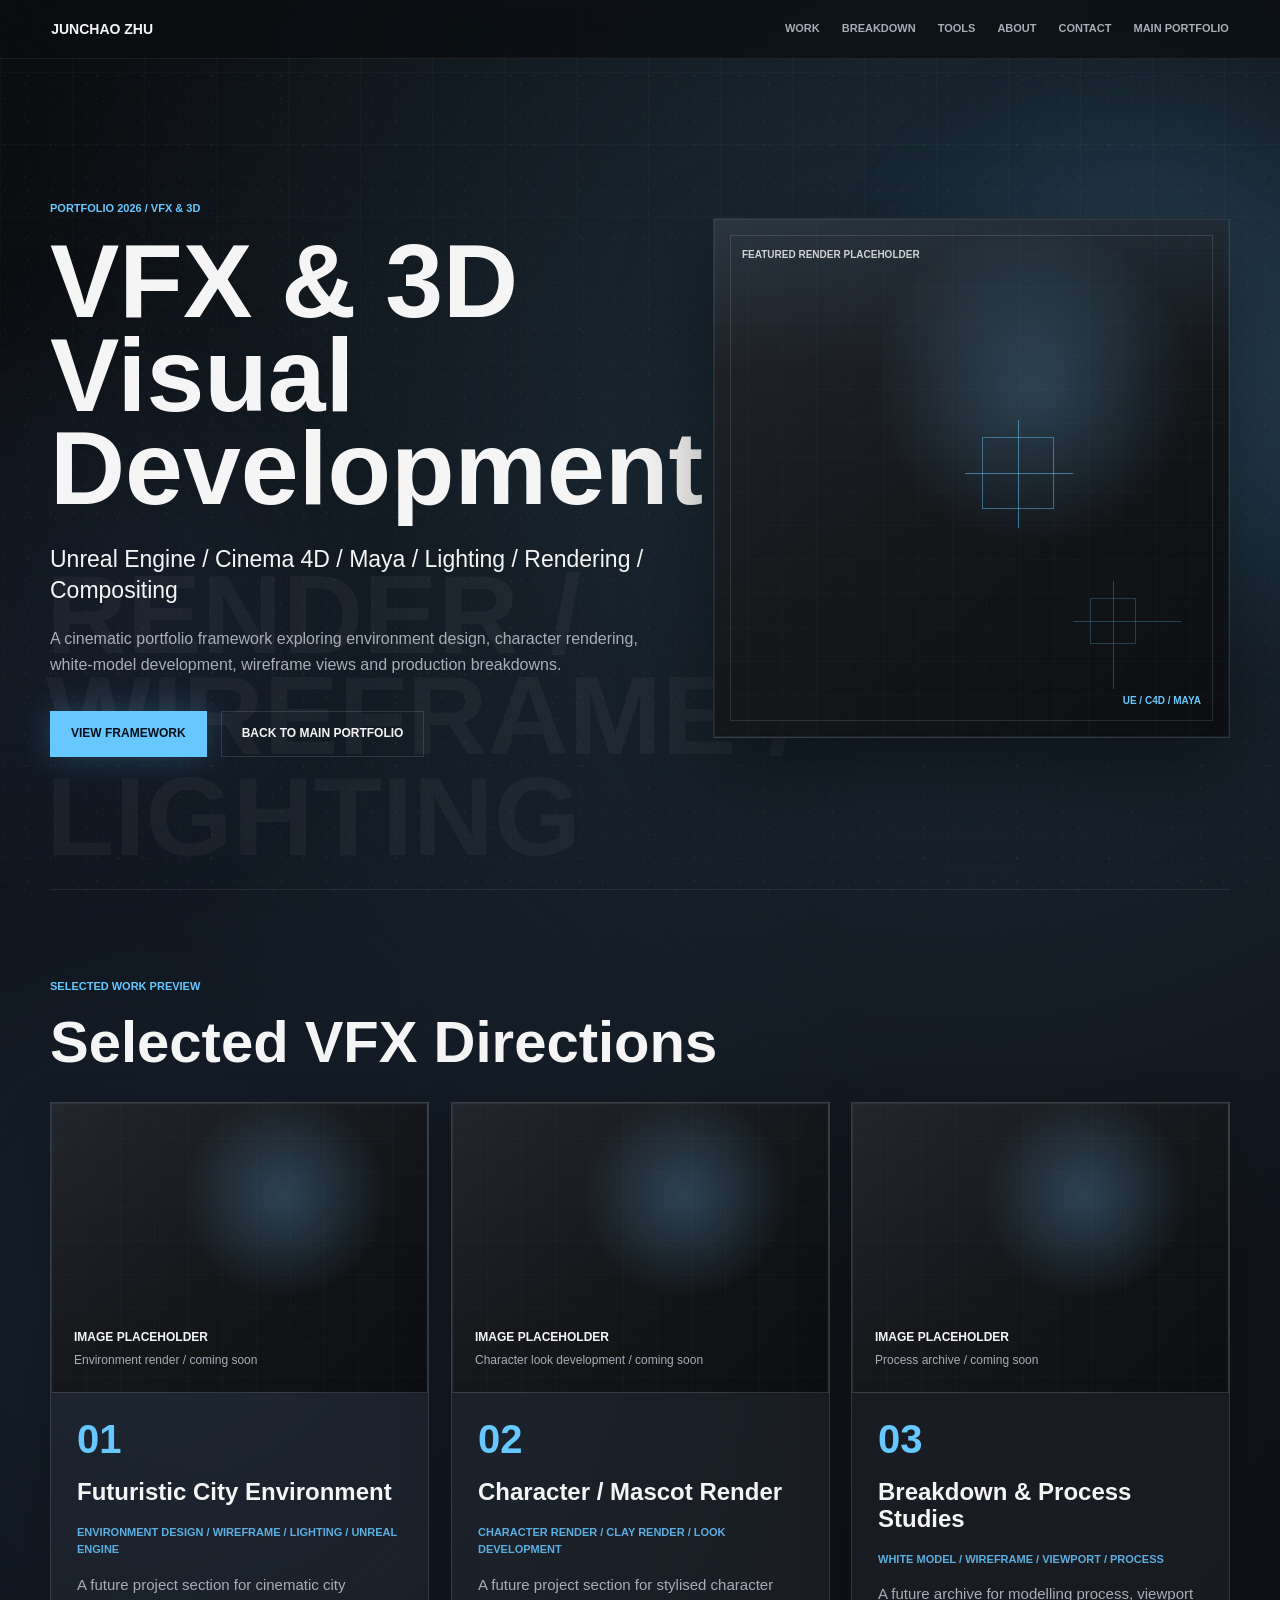
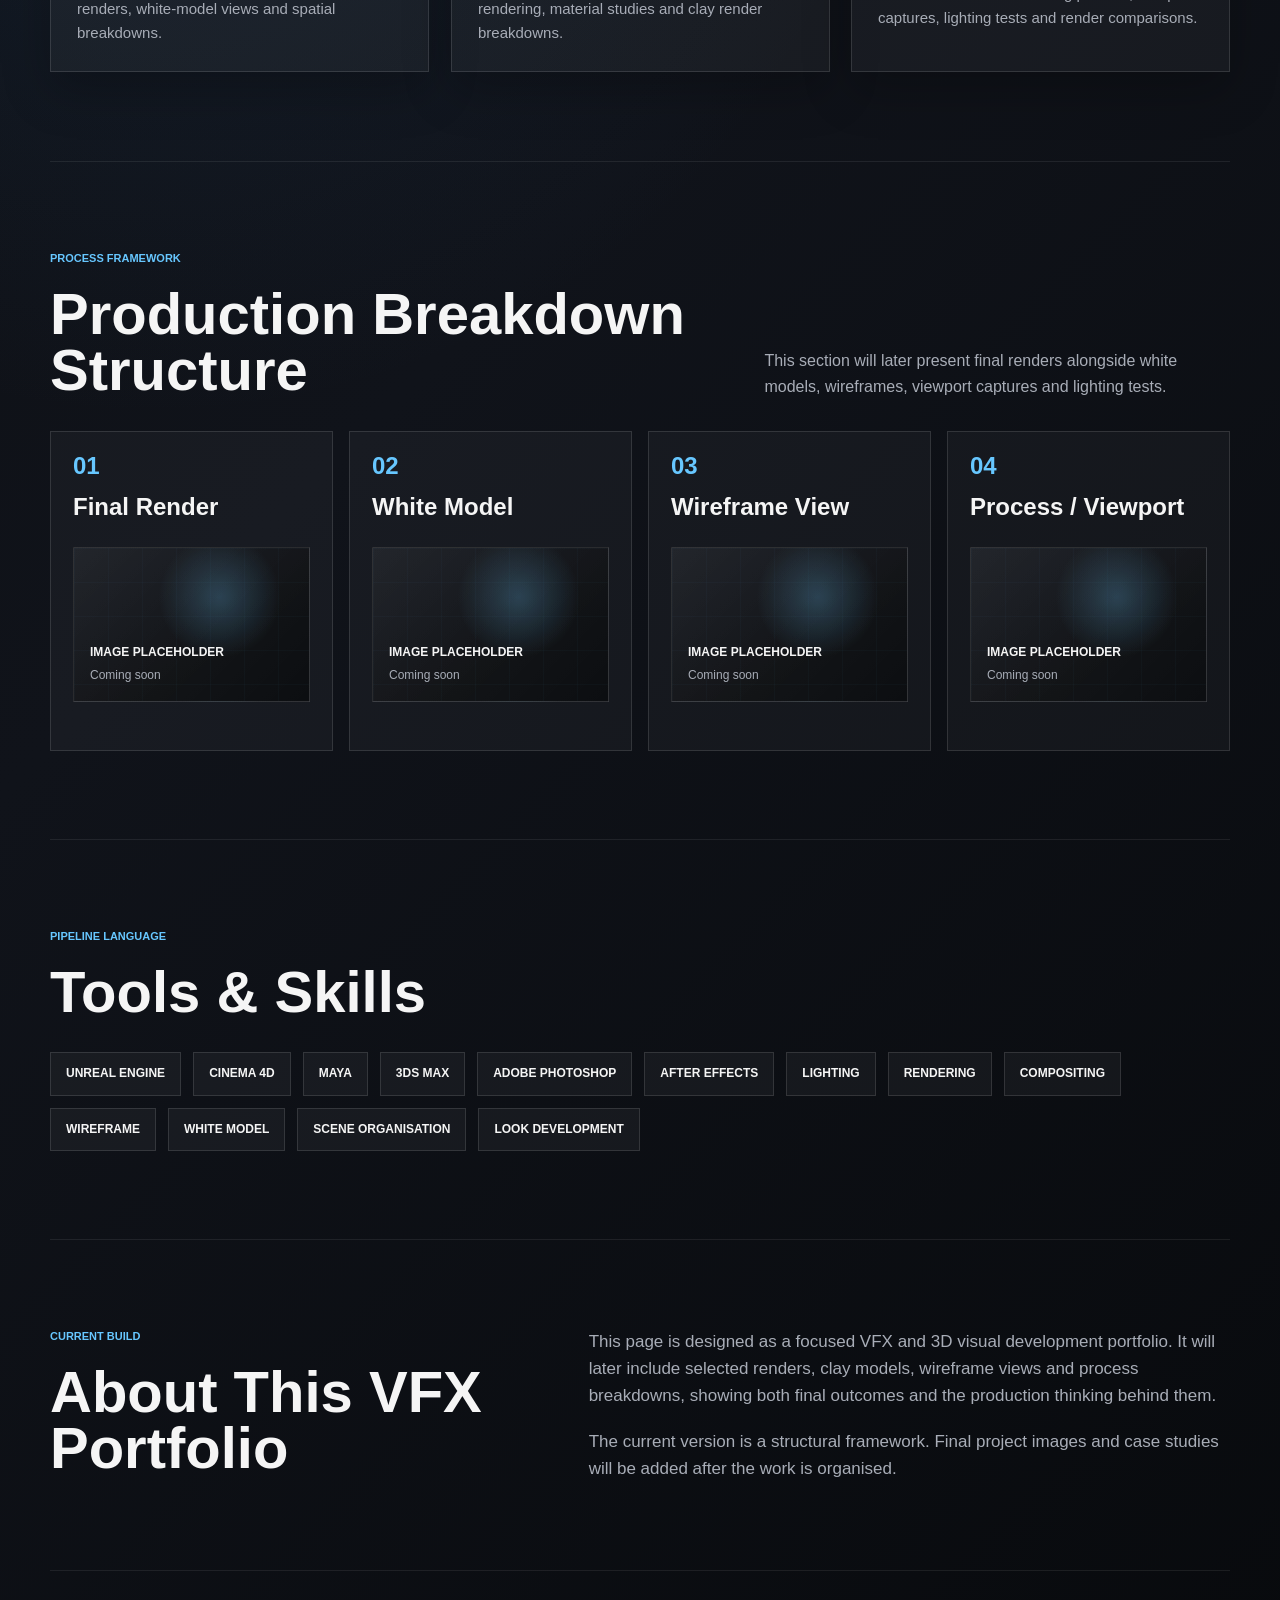
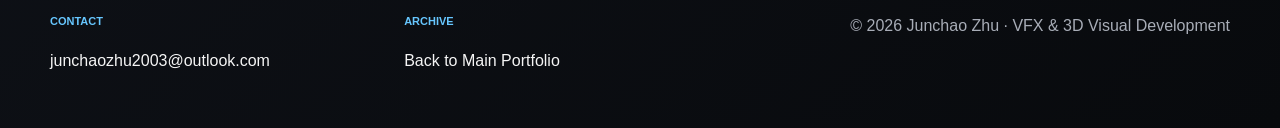
==== index.html @ db0db4ce "Add subtle VFX portfolio motion" ====
<!DOCTYPE html>
<html lang="en">
<head>
  <meta charset="UTF-8" />
  <meta name="viewport" content="width=device-width, initial-scale=1.0" />
  <title>Junchao Zhu | VFX & 3D Visual Development</title>
  <link rel="stylesheet" href="style.css" />
</head>
<body>
  <div class="ambient ambient-one"></div>
  <div class="ambient ambient-two"></div>

  <header class="site-header" data-header>
    <a class="brand" href="#top" aria-label="Junchao Zhu home">Junchao Zhu</a>
    <nav class="site-nav" aria-label="Primary navigation">
      <a href="#work">Work</a>
      <a href="#breakdown">Breakdown</a>
      <a href="#tools">Tools</a>
      <a href="#about">About</a>
      <a href="#contact">Contact</a>
      <a href="https://junchaozhu2003.github.io/">Main Portfolio</a>
    </nav>
  </header>

  <main id="top">
    <section class="hero section-shell">
      <div class="hero-copy">
        <p class="eyebrow reveal reveal-delay-1">PORTFOLIO 2026 / VFX & 3D</p>
        <h1 class="reveal reveal-delay-2">VFX & 3D Visual Development</h1>
        <p class="hero-subtitle reveal reveal-delay-3">
          Unreal Engine / Cinema 4D / Maya / Lighting / Rendering / Compositing
        </p>
        <p class="hero-intro reveal reveal-delay-4">
          A cinematic portfolio framework exploring environment design, character rendering,
          white-model development, wireframe views and production breakdowns.
        </p>
        <div class="hero-actions reveal reveal-delay-5">
          <a class="button button-primary" href="#work">View Framework</a>
          <a class="button button-secondary" href="https://junchaozhu2003.github.io/">Back to Main Portfolio</a>
        </div>
      </div>

      <div class="hero-visual reveal reveal-delay-5" aria-label="Featured render placeholder">
        <div class="visual-frame">
          <span class="frame-label">FEATURED RENDER PLACEHOLDER</span>
          <span class="frame-code">UE / C4D / MAYA</span>
          <div class="scanline"></div>
          <div class="focal-mark mark-one"></div>
          <div class="focal-mark mark-two"></div>
        </div>
      </div>
      <p class="background-title">RENDER / WIREFRAME / LIGHTING</p>
    </section>

    <section class="section-shell section-block reveal" id="work">
      <div class="section-heading">
        <p class="eyebrow">Selected Work Preview</p>
        <h2>Selected VFX Directions</h2>
      </div>

      <div class="project-grid">
        <article class="project-card reveal">
          <div class="project-placeholder">
            <span>Image placeholder</span>
            <small>Environment render / coming soon</small>
          </div>
          <div class="project-body">
            <p class="project-number">01</p>
            <h3>Futuristic City Environment</h3>
            <p class="project-tags">Environment Design / Wireframe / Lighting / Unreal Engine</p>
            <p>
              A future project section for cinematic city renders, white-model views and
              spatial breakdowns.
            </p>
          </div>
        </article>

        <article class="project-card reveal">
          <div class="project-placeholder">
            <span>Image placeholder</span>
            <small>Character look development / coming soon</small>
          </div>
          <div class="project-body">
            <p class="project-number">02</p>
            <h3>Character / Mascot Render</h3>
            <p class="project-tags">Character Render / Clay Render / Look Development</p>
            <p>
              A future project section for stylised character rendering, material studies and
              clay render breakdowns.
            </p>
          </div>
        </article>

        <article class="project-card reveal">
          <div class="project-placeholder">
            <span>Image placeholder</span>
            <small>Process archive / coming soon</small>
          </div>
          <div class="project-body">
            <p class="project-number">03</p>
            <h3>Breakdown & Process Studies</h3>
            <p class="project-tags">White Model / Wireframe / Viewport / Process</p>
            <p>
              A future archive for modelling process, viewport captures, lighting tests and
              render comparisons.
            </p>
          </div>
        </article>
      </div>
    </section>

    <section class="section-shell section-block reveal" id="breakdown">
      <div class="section-heading split-heading">
        <div>
          <p class="eyebrow">Process Framework</p>
          <h2>Production Breakdown Structure</h2>
        </div>
        <p>
          This section will later present final renders alongside white models, wireframes,
          viewport captures and lighting tests.
        </p>
      </div>

      <div class="breakdown-grid">
        <article class="breakdown-panel reveal">
          <p>01</p>
          <h3>Final Render</h3>
          <div class="mini-placeholder">
            <span>Image placeholder</span>
            <small>Coming soon</small>
          </div>
        </article>
        <article class="breakdown-panel reveal">
          <p>02</p>
          <h3>White Model</h3>
          <div class="mini-placeholder">
            <span>Image placeholder</span>
            <small>Coming soon</small>
          </div>
        </article>
        <article class="breakdown-panel reveal">
          <p>03</p>
          <h3>Wireframe View</h3>
          <div class="mini-placeholder">
            <span>Image placeholder</span>
            <small>Coming soon</small>
          </div>
        </article>
        <article class="breakdown-panel reveal">
          <p>04</p>
          <h3>Process / Viewport</h3>
          <div class="mini-placeholder">
            <span>Image placeholder</span>
            <small>Coming soon</small>
          </div>
        </article>
      </div>
    </section>

    <section class="section-shell section-block reveal" id="tools">
      <div class="section-heading">
        <p class="eyebrow">Pipeline Language</p>
        <h2>Tools & Skills</h2>
      </div>
      <div class="tool-cloud" aria-label="Tools and skills">
        <span>Unreal Engine</span>
        <span>Cinema 4D</span>
        <span>Maya</span>
        <span>3ds Max</span>
        <span>Adobe Photoshop</span>
        <span>After Effects</span>
        <span>Lighting</span>
        <span>Rendering</span>
        <span>Compositing</span>
        <span>Wireframe</span>
        <span>White Model</span>
        <span>Scene Organisation</span>
        <span>Look Development</span>
      </div>
    </section>

    <section class="section-shell section-block about-section reveal" id="about">
      <div class="section-heading">
        <p class="eyebrow">Current Build</p>
        <h2>About This VFX Portfolio</h2>
      </div>
      <div class="about-copy">
        <p>
          This page is designed as a focused VFX and 3D visual development portfolio. It
          will later include selected renders, clay models, wireframe views and process
          breakdowns, showing both final outcomes and the production thinking behind them.
        </p>
        <p>
          The current version is a structural framework. Final project images and case
          studies will be added after the work is organised.
        </p>
      </div>
    </section>
  </main>

  <footer class="site-footer section-shell" id="contact">
    <div>
      <p class="eyebrow">Contact</p>
      <a href="mailto:junchaozhu2003@outlook.com">junchaozhu2003@outlook.com</a>
    </div>
    <div>
      <p class="eyebrow">Archive</p>
      <a href="https://junchaozhu2003.github.io/">Back to Main Portfolio</a>
    </div>
    <p class="footer-note">© 2026 Junchao Zhu · VFX & 3D Visual Development</p>
  </footer>

  <script src="script.js"></script>
</body>
</html>
---- style.css ----
:root {
  --bg: #0b0d10;
  --bg-panel: #10131a;
  --bg-panel-deep: #141821;
  --card: rgba(255, 255, 255, 0.04);
  --card-strong: rgba(255, 255, 255, 0.07);
  --text: #f5f5f5;
  --muted: #a8adb7;
  --accent: #67c7ff;
  --accent-soft: rgba(103, 199, 255, 0.2);
  --line: rgba(255, 255, 255, 0.12);
  --line-strong: rgba(103, 199, 255, 0.46);
  --shadow: 0 30px 80px rgba(0, 0, 0, 0.45);
}

* {
  box-sizing: border-box;
}

html {
  scroll-behavior: smooth;
}

body {
  margin: 0;
  min-height: 100vh;
  color: var(--text);
  font-family: Arial, Helvetica, sans-serif;
  background:
    radial-gradient(circle at 72% 12%, rgba(103, 199, 255, 0.16), transparent 30%),
    radial-gradient(circle at 12% 38%, rgba(51, 96, 146, 0.18), transparent 32%),
    linear-gradient(135deg, #0b0d10 0%, #10131a 52%, #080a0d 100%);
  line-height: 1.6;
  overflow-x: hidden;
}

body::before {
  content: "";
  position: fixed;
  inset: 0;
  z-index: -3;
  pointer-events: none;
  background-image:
    linear-gradient(rgba(255, 255, 255, 0.035) 1px, transparent 1px),
    linear-gradient(90deg, rgba(255, 255, 255, 0.035) 1px, transparent 1px);
  background-size: 72px 72px;
  mask-image: linear-gradient(to bottom, rgba(0, 0, 0, 0.8), transparent 75%);
}

body::after {
  content: "";
  position: fixed;
  inset: 0;
  z-index: -2;
  pointer-events: none;
  opacity: 0.28;
  background-image:
    radial-gradient(circle at 20% 30%, rgba(255, 255, 255, 0.18) 0 1px, transparent 1px),
    radial-gradient(circle at 80% 70%, rgba(255, 255, 255, 0.16) 0 1px, transparent 1px);
  background-size: 23px 23px, 31px 31px;
}

a {
  color: inherit;
}

.ambient {
  position: fixed;
  z-index: -1;
  width: 34vw;
  max-width: 460px;
  aspect-ratio: 1;
  border-radius: 50%;
  filter: blur(80px);
  opacity: 0.28;
  pointer-events: none;
  animation: glow-drift 26s ease-in-out infinite alternate;
  will-change: transform;
}

.ambient-one {
  top: 16%;
  right: -8%;
  background: rgba(103, 199, 255, 0.5);
}

.ambient-two {
  bottom: 10%;
  left: -12%;
  background: rgba(67, 95, 149, 0.42);
  animation-delay: -7s;
  animation-duration: 32s;
}

.site-header {
  position: sticky;
  top: 0;
  z-index: 20;
  display: flex;
  align-items: center;
  justify-content: space-between;
  gap: 28px;
  padding: 18px clamp(22px, 4vw, 64px);
  background: rgba(11, 13, 16, 0.72);
  border-bottom: 1px solid rgba(255, 255, 255, 0.08);
  backdrop-filter: blur(18px);
  transition: background 180ms ease, border-color 180ms ease;
}

.site-header.is-scrolled {
  background: rgba(11, 13, 16, 0.86);
  border-bottom-color: rgba(103, 199, 255, 0.2);
}

.brand {
  text-decoration: none;
  font-size: 14px;
  font-weight: 700;
  letter-spacing: 0;
  text-transform: uppercase;
}

.site-nav {
  display: flex;
  align-items: center;
  justify-content: flex-end;
  flex-wrap: wrap;
  gap: 16px 22px;
}

.site-nav a {
  position: relative;
  color: var(--muted);
  font-size: 11px;
  font-weight: 700;
  letter-spacing: 0;
  text-decoration: none;
  text-transform: uppercase;
  transition: color 280ms ease, transform 280ms ease;
}

.site-nav a::after {
  content: "";
  position: absolute;
  left: 0;
  bottom: -7px;
  width: 0;
  height: 1px;
  background: var(--accent);
  transition: width 200ms ease;
}

.site-nav a:hover,
.site-nav a.is-active {
  color: var(--text);
  transform: translateY(-2px);
}

.site-nav a:hover::after,
.site-nav a.is-active::after {
  width: 100%;
}

.section-shell {
  width: min(1180px, calc(100% - 44px));
  margin: 0 auto;
}

.hero {
  position: relative;
  min-height: calc(100vh - 70px);
  display: grid;
  grid-template-columns: minmax(0, 1.02fr) minmax(340px, 0.88fr);
  align-items: center;
  gap: clamp(34px, 5vw, 76px);
  padding: 78px 0 70px;
}

.background-title {
  position: absolute;
  left: -4px;
  bottom: 22px;
  z-index: -1;
  margin: 0;
  max-width: 900px;
  color: rgba(255, 255, 255, 0.045);
  font-size: 112px;
  font-weight: 800;
  line-height: 0.9;
  letter-spacing: 0;
  text-transform: uppercase;
}

.eyebrow {
  margin: 0 0 18px;
  color: var(--accent);
  font-size: 11px;
  font-weight: 800;
  letter-spacing: 0;
  text-transform: uppercase;
}

.hero h1 {
  margin: 0;
  max-width: 780px;
  font-size: 104px;
  line-height: 0.9;
  letter-spacing: 0;
}

.hero-subtitle {
  margin: 28px 0 0;
  max-width: 780px;
  color: var(--text);
  font-size: 23px;
  line-height: 1.34;
}

.hero-intro {
  margin: 20px 0 0;
  max-width: 680px;
  color: var(--muted);
  font-size: 16px;
}

.hero-actions {
  display: flex;
  flex-wrap: wrap;
  gap: 14px;
  margin-top: 34px;
}

.button {
  display: inline-flex;
  align-items: center;
  justify-content: center;
  min-height: 46px;
  padding: 0 20px;
  border: 1px solid var(--line);
  color: var(--text);
  font-size: 12px;
  font-weight: 800;
  letter-spacing: 0;
  text-decoration: none;
  text-transform: uppercase;
  transition: transform 320ms ease, border-color 320ms ease, box-shadow 320ms ease, background 320ms ease;
}

.button:hover {
  transform: translateY(-4px) scale(1.01);
}

.button-primary {
  border-color: transparent;
  color: #061018;
  background: var(--accent);
  box-shadow: 0 0 32px rgba(103, 199, 255, 0.24);
}

.button-primary:hover {
  box-shadow: 0 0 46px rgba(103, 199, 255, 0.38);
}

.button-secondary:hover {
  border-color: var(--accent);
  box-shadow: 0 18px 42px rgba(0, 0, 0, 0.2), 0 0 32px rgba(103, 199, 255, 0.12);
}

.hero-visual {
  position: relative;
  min-height: 520px;
}

.visual-frame,
.project-placeholder,
.mini-placeholder {
  position: relative;
  overflow: hidden;
  background:
    linear-gradient(135deg, rgba(255, 255, 255, 0.08), rgba(255, 255, 255, 0.02)),
    radial-gradient(circle at 62% 32%, rgba(103, 199, 255, 0.24), transparent 34%),
    linear-gradient(150deg, #10131a, #07090c 68%);
  border: 1px solid var(--line);
}

.visual-frame {
  height: 100%;
  min-height: 520px;
  box-shadow: var(--shadow), 0 0 0 1px rgba(103, 199, 255, 0.08) inset;
}

.visual-frame::before,
.project-placeholder::before,
.mini-placeholder::before {
  content: "";
  position: absolute;
  inset: 0;
  background-image:
    linear-gradient(rgba(103, 199, 255, 0.13) 1px, transparent 1px),
    linear-gradient(90deg, rgba(103, 199, 255, 0.13) 1px, transparent 1px);
  background-size: 34px 34px;
  opacity: 0.22;
}

.visual-frame::after {
  content: "";
  position: absolute;
  inset: 16px;
  border: 1px solid rgba(255, 255, 255, 0.12);
  pointer-events: none;
}

.frame-label,
.frame-code {
  position: absolute;
  z-index: 2;
  color: rgba(245, 245, 245, 0.82);
  font-size: 10px;
  font-weight: 800;
  letter-spacing: 0;
  text-transform: uppercase;
}

.frame-label {
  top: 28px;
  left: 28px;
}

.frame-code {
  right: 28px;
  bottom: 28px;
  color: var(--accent);
}

.scanline {
  position: absolute;
  inset: 0;
  background: linear-gradient(180deg, transparent, rgba(103, 199, 255, 0.16), transparent);
  transform: translateY(-70%);
  animation: scan 7s ease-in-out infinite;
}

.focal-mark {
  position: absolute;
  z-index: 2;
  width: 72px;
  height: 72px;
  border: 1px solid rgba(103, 199, 255, 0.46);
}

.focal-mark::before,
.focal-mark::after {
  content: "";
  position: absolute;
  background: rgba(103, 199, 255, 0.52);
}

.focal-mark::before {
  top: 50%;
  left: -18px;
  width: 108px;
  height: 1px;
}

.focal-mark::after {
  left: 50%;
  top: -18px;
  width: 1px;
  height: 108px;
}

.mark-one {
  top: 42%;
  left: 52%;
}

.mark-two {
  right: 18%;
  bottom: 18%;
  width: 46px;
  height: 46px;
  opacity: 0.54;
}

.section-block {
  padding: 88px 0;
  border-top: 1px solid rgba(255, 255, 255, 0.08);
}

.section-heading {
  margin-bottom: 32px;
}

.section-heading h2 {
  margin: 0;
  max-width: 860px;
  font-size: 58px;
  line-height: 0.98;
  letter-spacing: 0;
}

.split-heading {
  display: grid;
  grid-template-columns: minmax(0, 0.95fr) minmax(280px, 0.65fr);
  gap: 34px;
  align-items: end;
}

.split-heading > p {
  margin: 0;
  color: var(--muted);
}

.project-grid {
  display: grid;
  grid-template-columns: repeat(3, minmax(0, 1fr));
  gap: 22px;
}

.project-card {
  min-height: 560px;
  display: flex;
  flex-direction: column;
  background: var(--card);
  border: 1px solid var(--line);
  box-shadow: 0 18px 46px rgba(0, 0, 0, 0.24);
  transition: transform 340ms ease, border-color 340ms ease, background 340ms ease, box-shadow 340ms ease;
}

.project-card:hover,
.breakdown-panel:hover {
  transform: translateY(-4px) scale(1.01);
  border-color: var(--line-strong);
  background: rgba(255, 255, 255, 0.06);
  box-shadow: 0 28px 68px rgba(0, 0, 0, 0.3);
}

.project-card:hover .project-placeholder::before,
.breakdown-panel:hover .mini-placeholder::before {
  opacity: 0.34;
}

.project-placeholder {
  height: 290px;
  display: flex;
  flex-direction: column;
  justify-content: flex-end;
  padding: 22px;
  transition: transform 340ms ease, box-shadow 340ms ease;
}

.project-card:hover .project-placeholder {
  transform: scale(1.018);
}

.project-placeholder span,
.mini-placeholder span {
  position: relative;
  z-index: 1;
  font-size: 12px;
  font-weight: 800;
  letter-spacing: 0;
  text-transform: uppercase;
}

.project-placeholder small,
.mini-placeholder small {
  position: relative;
  z-index: 1;
  margin-top: 4px;
  color: var(--muted);
  font-size: 12px;
}

.project-body {
  flex: 1;
  padding: 26px;
}

.project-number,
.breakdown-panel > p {
  margin: 0 0 20px;
  color: var(--accent);
  font-size: 40px;
  font-weight: 800;
  line-height: 1;
  letter-spacing: 0;
}

.project-body h3,
.breakdown-panel h3 {
  margin: 0;
  font-size: 24px;
  line-height: 1.12;
}

.project-tags {
  margin: 18px 0 14px;
  color: rgba(103, 199, 255, 0.86);
  font-size: 11px;
  font-weight: 800;
  letter-spacing: 0;
  text-transform: uppercase;
}

.project-body p:last-child {
  margin: 0;
  color: var(--muted);
  font-size: 15px;
}

.breakdown-grid {
  display: grid;
  grid-template-columns: repeat(4, minmax(0, 1fr));
  gap: 16px;
}

.breakdown-panel {
  min-height: 320px;
  padding: 22px;
  background: rgba(255, 255, 255, 0.035);
  border: 1px solid var(--line);
  transition: transform 340ms ease, border-color 340ms ease, background 340ms ease, box-shadow 340ms ease;
}

.breakdown-panel > p {
  margin-bottom: 16px;
  font-size: 24px;
}

.mini-placeholder {
  min-height: 155px;
  margin-top: 26px;
  display: flex;
  flex-direction: column;
  justify-content: flex-end;
  padding: 16px;
}

.tool-cloud {
  display: flex;
  flex-wrap: wrap;
  gap: 12px;
}

.tool-cloud span {
  padding: 11px 15px;
  color: var(--text);
  background: rgba(255, 255, 255, 0.045);
  border: 1px solid var(--line);
  font-size: 12px;
  font-weight: 800;
  letter-spacing: 0;
  text-transform: uppercase;
  transition: transform 280ms ease, border-color 280ms ease, background 280ms ease, color 280ms ease;
}

.tool-cloud span:hover {
  color: var(--accent);
  background: rgba(103, 199, 255, 0.08);
  border-color: var(--line-strong);
  transform: translateY(-3px);
}

.about-section {
  display: grid;
  grid-template-columns: minmax(0, 0.8fr) minmax(280px, 1.05fr);
  gap: 50px;
  align-items: start;
}

.about-section .section-heading {
  margin-bottom: 0;
}

.about-copy {
  display: grid;
  gap: 18px;
}

.about-copy p {
  margin: 0;
  color: var(--muted);
  font-size: 17px;
}

.site-footer {
  display: grid;
  grid-template-columns: minmax(0, 0.7fr) minmax(0, 0.7fr) minmax(260px, 1fr);
  gap: 24px;
  padding: 42px 0 54px;
  border-top: 1px solid rgba(255, 255, 255, 0.08);
}

.site-footer a {
  color: var(--text);
  text-decoration: none;
  transition: color 280ms ease, transform 280ms ease;
}

.site-footer a:hover {
  color: var(--accent);
  transform: translateY(-2px);
}

.reveal {
  opacity: 0;
  transform: translateY(24px);
  transition: opacity 760ms ease, transform 760ms ease;
  will-change: opacity, transform;
}

.reveal.visible {
  opacity: 1;
  transform: translateY(0);
}

.reveal-delay-1 {
  transition-delay: 80ms;
}

.reveal-delay-2 {
  transition-delay: 160ms;
}

.reveal-delay-3 {
  transition-delay: 240ms;
}

.reveal-delay-4 {
  transition-delay: 320ms;
}

.reveal-delay-5 {
  transition-delay: 400ms;
}

.footer-note {
  margin: 0;
  color: var(--muted);
  text-align: right;
}

@keyframes glow-drift {
  from {
    transform: translate3d(0, 0, 0) scale(1);
  }
  to {
    transform: translate3d(-18px, 14px, 0) scale(1.045);
  }
}

@keyframes scan {
  0%, 18% {
    transform: translateY(-72%);
    opacity: 0;
  }
  42% {
    opacity: 0.9;
  }
  72%, 100% {
    transform: translateY(72%);
    opacity: 0;
  }
}

@media (max-width: 980px) {
  .site-header {
    align-items: flex-start;
    flex-direction: column;
  }

  .hero {
    min-height: auto;
    grid-template-columns: 1fr;
    padding-top: 62px;
  }

  .background-title {
    font-size: 74px;
  }

  .hero h1 {
    font-size: 76px;
  }

  .section-heading h2 {
    font-size: 48px;
  }

  .hero-visual,
  .visual-frame {
    min-height: 420px;
  }

  .project-grid {
    grid-template-columns: 1fr;
  }

  .breakdown-grid {
    grid-template-columns: repeat(2, minmax(0, 1fr));
  }

  .split-heading,
  .about-section,
  .site-footer {
    grid-template-columns: 1fr;
  }

  .footer-note {
    text-align: left;
  }
}

@media (max-width: 640px) {
  .site-header {
    padding: 16px 20px;
  }

  .site-nav {
    gap: 12px 16px;
  }

  .section-shell {
    width: min(100% - 32px, 1180px);
  }

  .hero {
    padding: 44px 0 52px;
  }

  .hero h1 {
    font-size: 48px;
  }

  .section-heading h2 {
    font-size: 34px;
  }

  .hero-subtitle {
    font-size: 17px;
  }

  .button {
    width: 100%;
  }

  .hero-visual,
  .visual-frame {
    min-height: 320px;
  }

  .background-title {
    display: none;
  }

  .section-block {
    padding: 62px 0;
  }

  .project-card {
    min-height: auto;
  }

  .project-placeholder {
    height: 230px;
  }

  .breakdown-grid {
    grid-template-columns: 1fr;
  }

  .breakdown-panel {
    min-height: 280px;
  }
}

@media (prefers-reduced-motion: reduce) {
  html {
    scroll-behavior: auto;
  }

  *,
  *::before,
  *::after {
    animation-duration: 0.01ms !important;
    animation-iteration-count: 1 !important;
    transition-duration: 0.01ms !important;
    scroll-behavior: auto !important;
  }

  .reveal {
    opacity: 1;
    transform: none;
  }

  .ambient,
  .scanline {
    animation: none;
  }
}
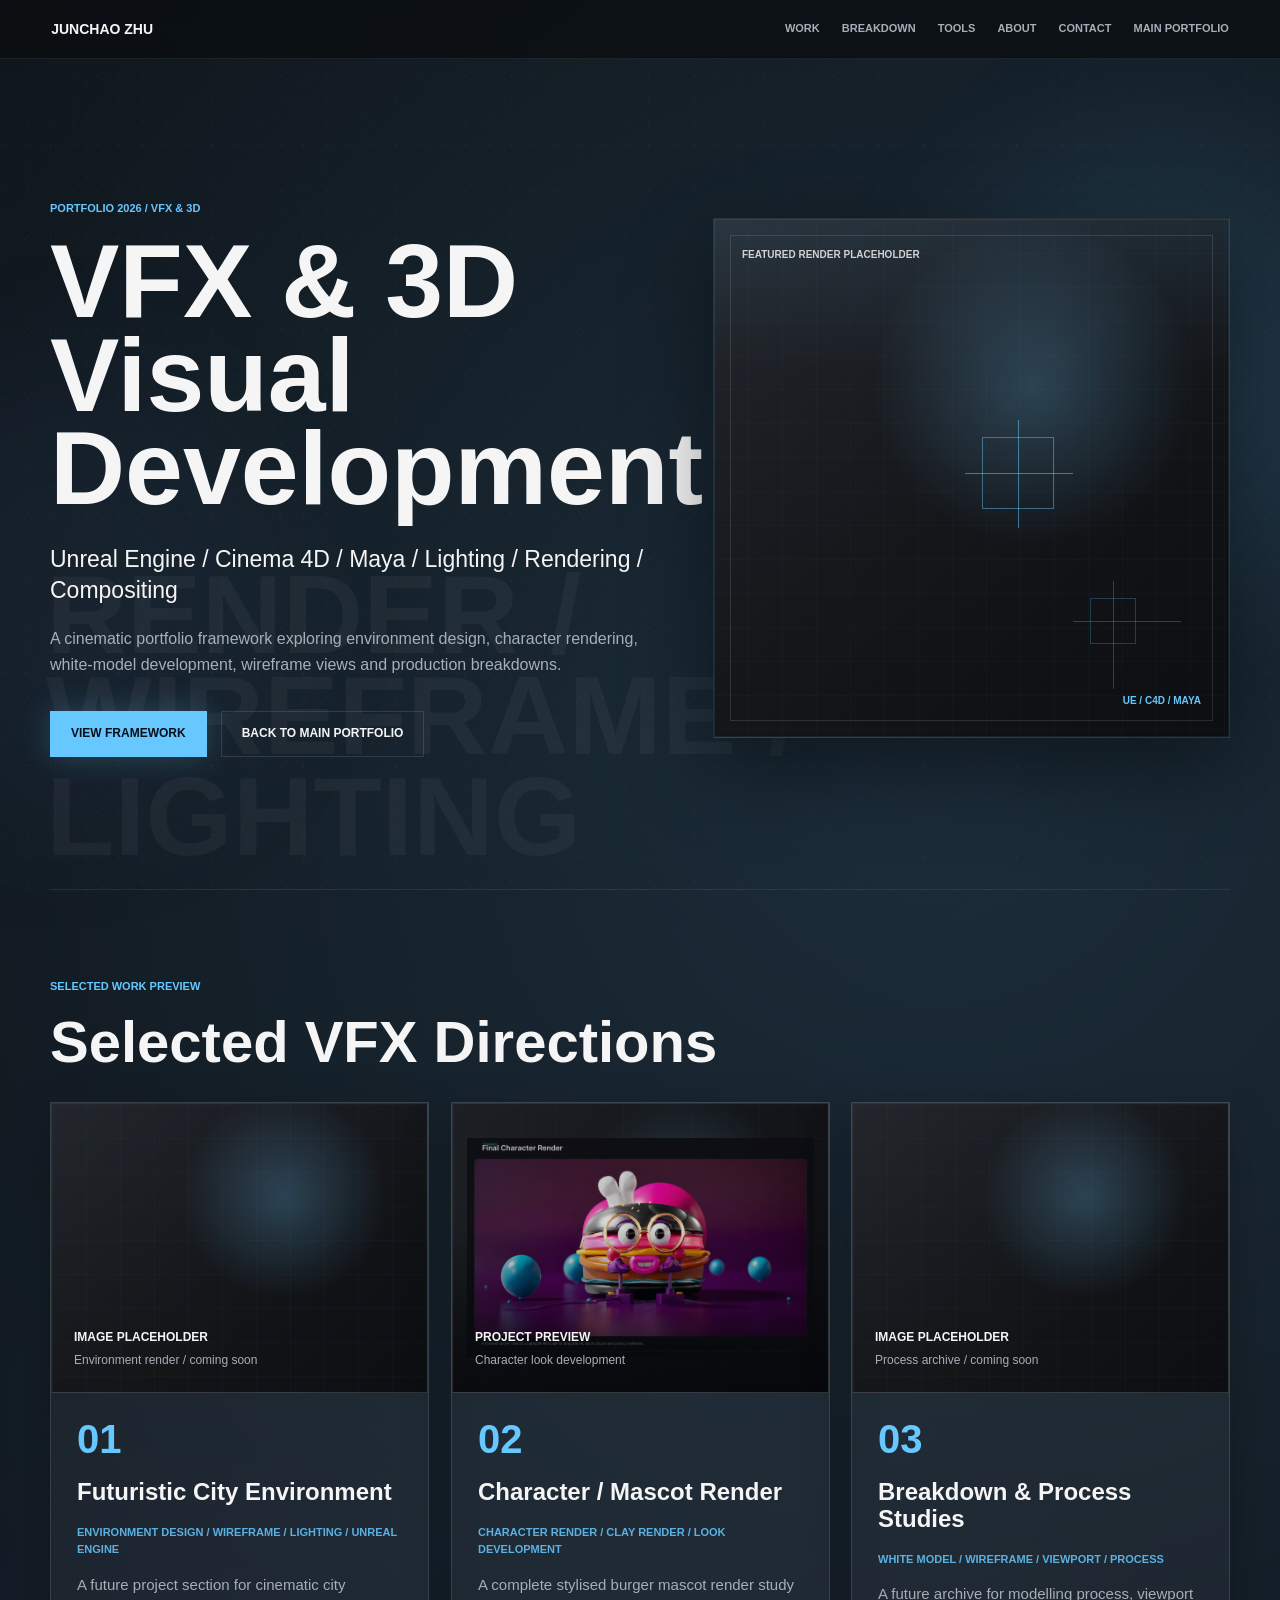
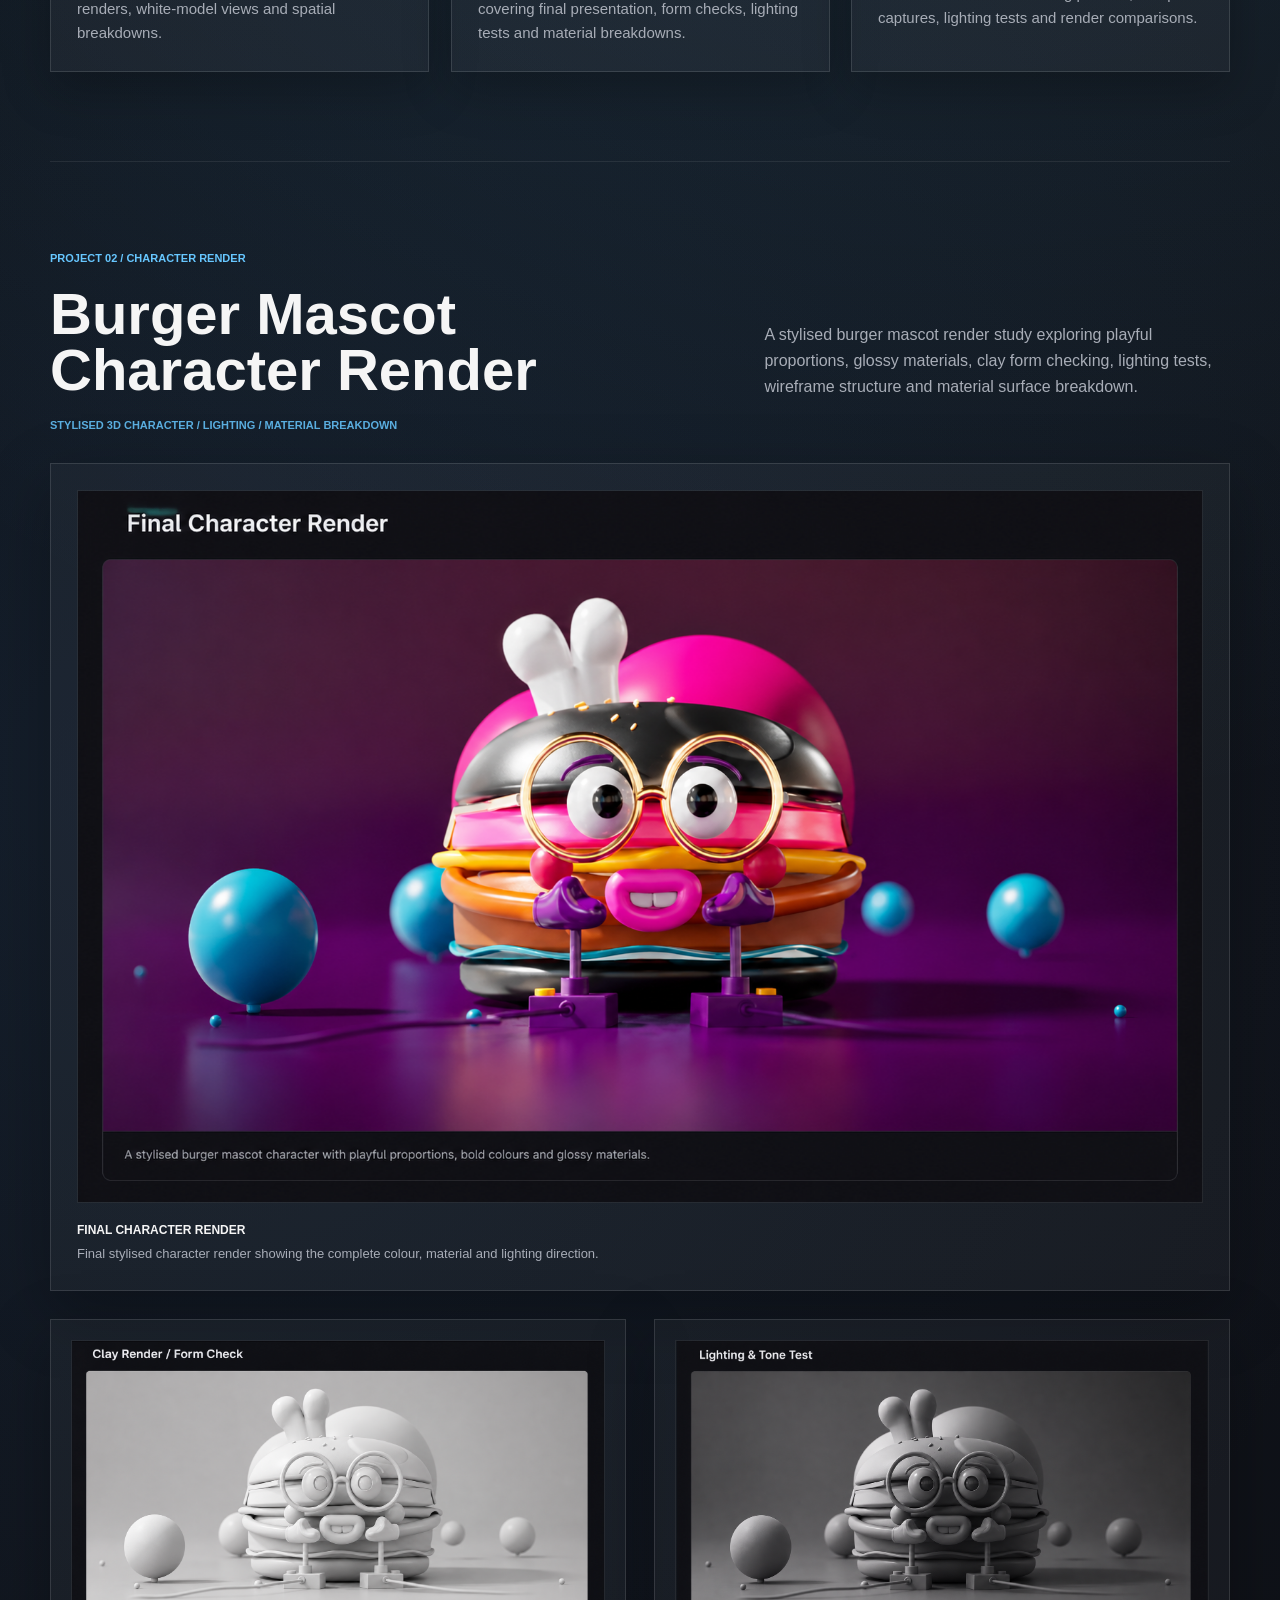
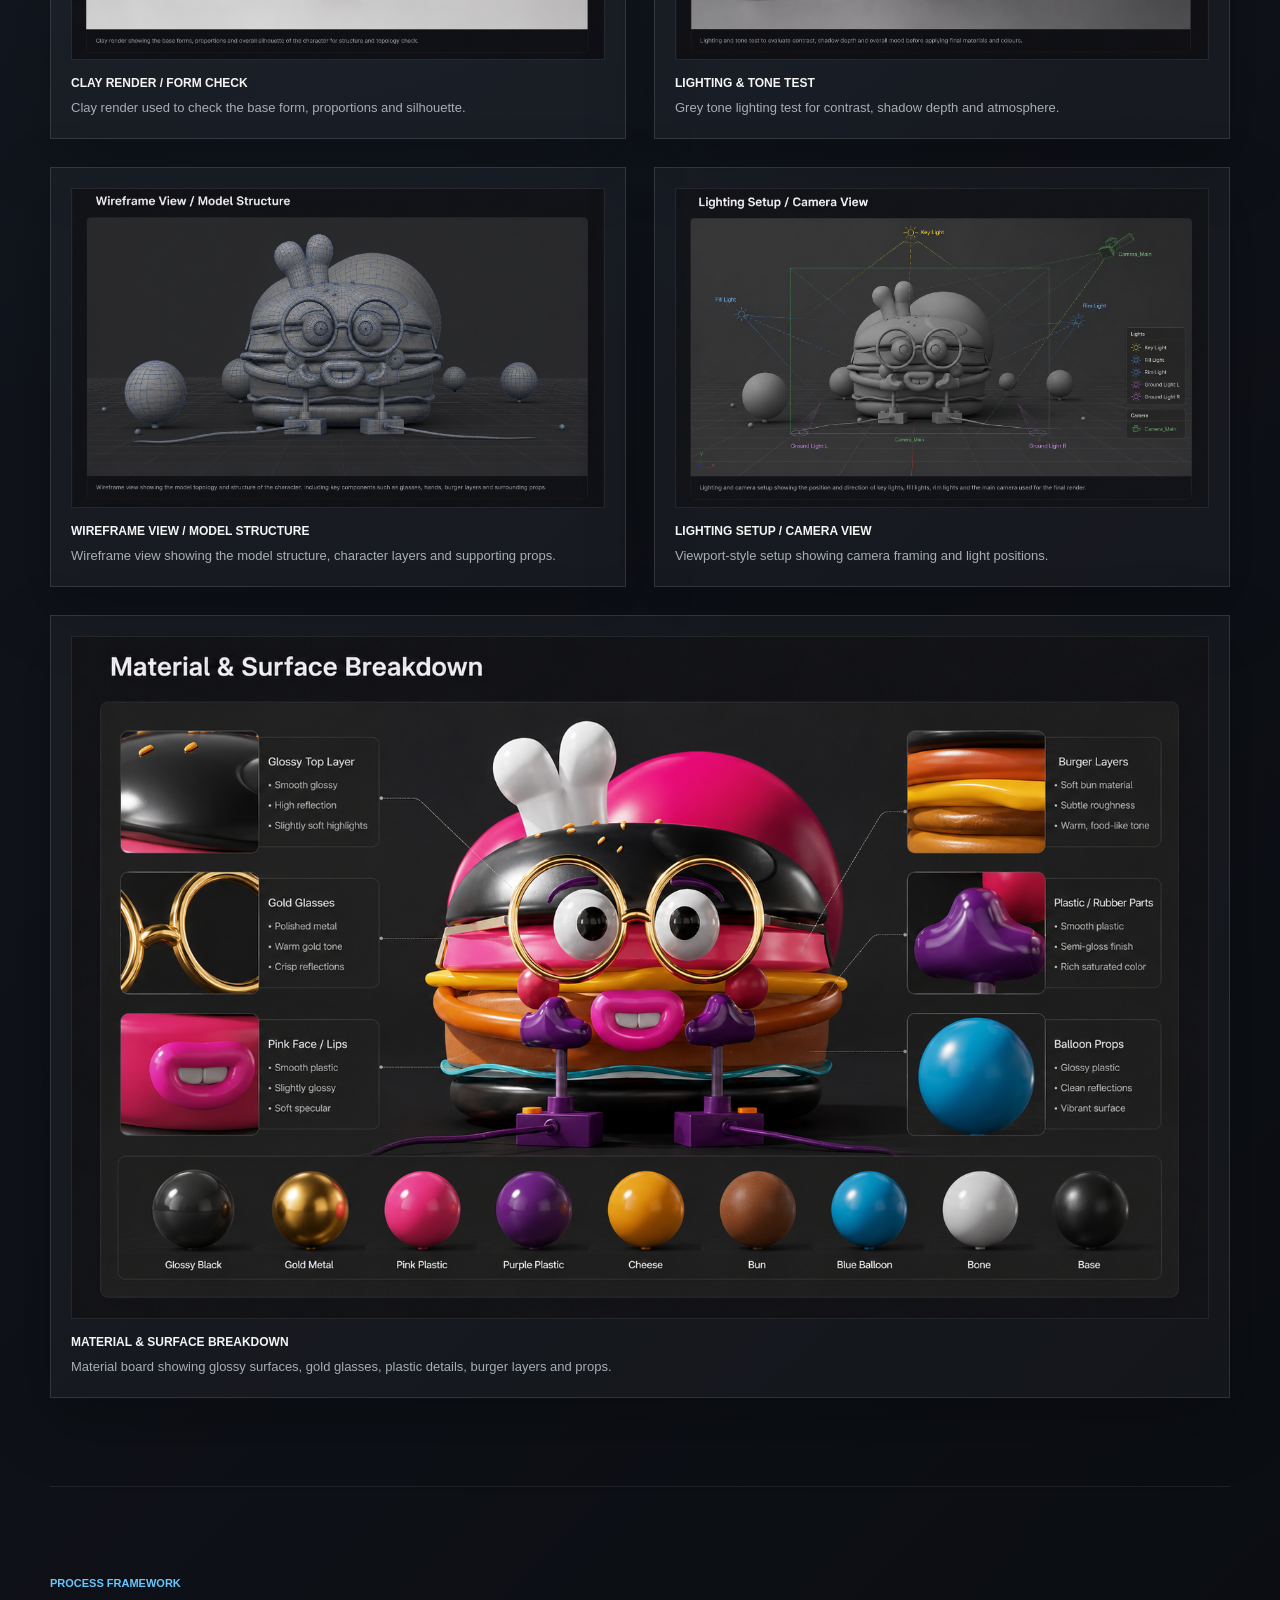
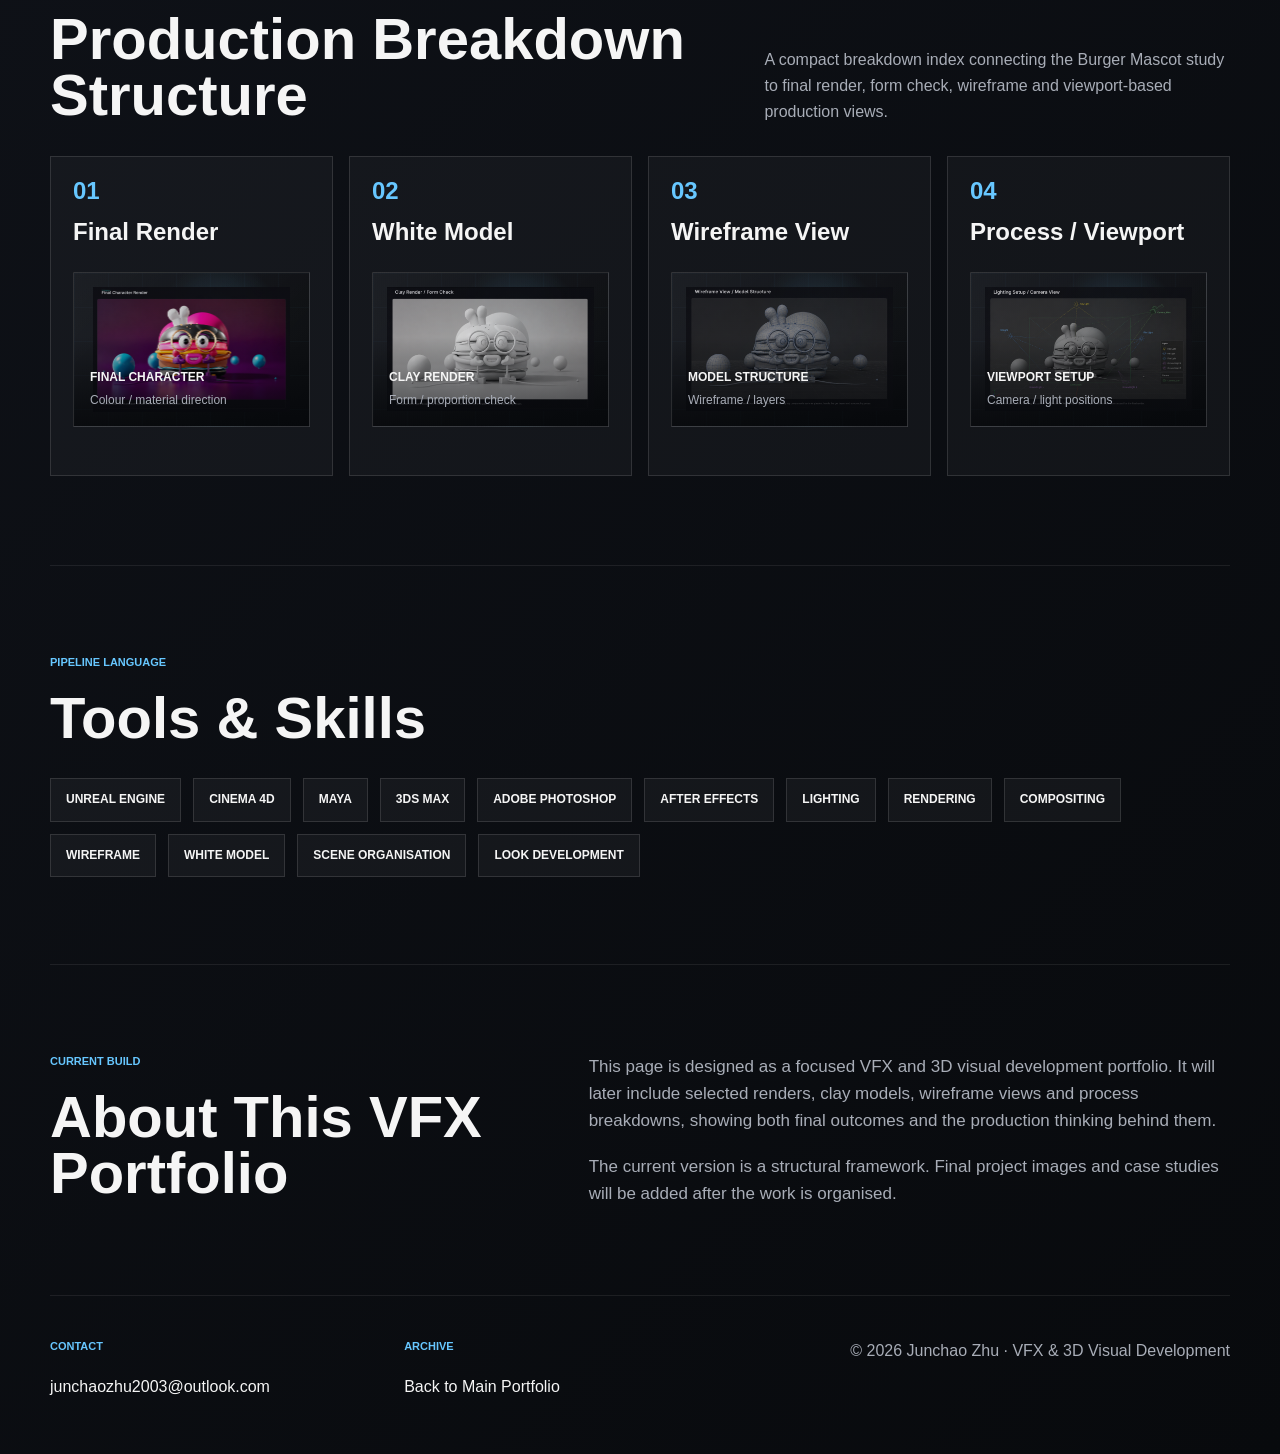
==== commit 65fe9718: "Add Burger Mascot character render project" ====
--- a/index.html
+++ b/index.html
@@ -75,21 +75,22 @@
           </div>
         </article>
 
-        <article class="project-card reveal">
-          <div class="project-placeholder">
-            <span>Image placeholder</span>
-            <small>Character look development / coming soon</small>
+        <a class="project-card reveal" href="#burger-mascot">
+          <div class="project-placeholder project-cover">
+            <img src="assets/images/burger-final-render.png" alt="Burger Mascot Character Render final render">
+            <span>Project preview</span>
+            <small>Character look development</small>
           </div>
           <div class="project-body">
             <p class="project-number">02</p>
             <h3>Character / Mascot Render</h3>
             <p class="project-tags">Character Render / Clay Render / Look Development</p>
             <p>
-              A future project section for stylised character rendering, material studies and
-              clay render breakdowns.
+              A complete stylised burger mascot render study covering final presentation,
+              form checks, lighting tests and material breakdowns.
             </p>
           </div>
-        </article>
+        </a>
 
         <article class="project-card reveal">
           <div class="project-placeholder">
@@ -109,6 +110,68 @@
       </div>
     </section>
 
+    <section class="section-shell section-block burger-project reveal" id="burger-mascot">
+      <div class="section-heading split-heading">
+        <div>
+          <p class="eyebrow">PROJECT 02 / CHARACTER RENDER</p>
+          <h2>Burger Mascot Character Render</h2>
+        </div>
+        <p>
+          A stylised burger mascot render study exploring playful proportions, glossy
+          materials, clay form checking, lighting tests, wireframe structure and material
+          surface breakdown.
+        </p>
+      </div>
+
+      <p class="project-tags burger-subtitle">Stylised 3D Character / Lighting / Material Breakdown</p>
+
+      <figure class="vfx-feature-image reveal">
+        <img src="assets/images/burger-final-render.png" alt="Final stylised Burger Mascot Character Render">
+        <figcaption>
+          <strong>Final Character Render</strong>
+          Final stylised character render showing the complete colour, material and lighting direction.
+        </figcaption>
+      </figure>
+
+      <div class="vfx-breakdown-grid">
+        <figure class="vfx-breakdown-card reveal">
+          <img src="assets/images/burger-clay-render.png" alt="Burger Mascot clay render form check">
+          <figcaption>
+            <strong>Clay Render / Form Check</strong>
+            Clay render used to check the base form, proportions and silhouette.
+          </figcaption>
+        </figure>
+        <figure class="vfx-breakdown-card reveal">
+          <img src="assets/images/burger-lighting-tone-test.png" alt="Burger Mascot lighting and tone test">
+          <figcaption>
+            <strong>Lighting &amp; Tone Test</strong>
+            Grey tone lighting test for contrast, shadow depth and atmosphere.
+          </figcaption>
+        </figure>
+        <figure class="vfx-breakdown-card reveal">
+          <img src="assets/images/burger-wireframe-view.png" alt="Burger Mascot wireframe model structure">
+          <figcaption>
+            <strong>Wireframe View / Model Structure</strong>
+            Wireframe view showing the model structure, character layers and supporting props.
+          </figcaption>
+        </figure>
+        <figure class="vfx-breakdown-card reveal">
+          <img src="assets/images/burger-lighting-setup.png" alt="Burger Mascot lighting setup and camera view">
+          <figcaption>
+            <strong>Lighting Setup / Camera View</strong>
+            Viewport-style setup showing camera framing and light positions.
+          </figcaption>
+        </figure>
+        <figure class="vfx-breakdown-card vfx-breakdown-card-wide reveal">
+          <img src="assets/images/burger-material-breakdown.png" alt="Burger Mascot material and surface breakdown">
+          <figcaption>
+            <strong>Material &amp; Surface Breakdown</strong>
+            Material board showing glossy surfaces, gold glasses, plastic details, burger layers and props.
+          </figcaption>
+        </figure>
+      </div>
+    </section>
+
     <section class="section-shell section-block reveal" id="breakdown">
       <div class="section-heading split-heading">
         <div>
@@ -116,8 +179,8 @@
           <h2>Production Breakdown Structure</h2>
         </div>
         <p>
-          This section will later present final renders alongside white models, wireframes,
-          viewport captures and lighting tests.
+          A compact breakdown index connecting the Burger Mascot study to final render,
+          form check, wireframe and viewport-based production views.
         </p>
       </div>
 
@@ -125,33 +188,37 @@
         <article class="breakdown-panel reveal">
           <p>01</p>
           <h3>Final Render</h3>
-          <div class="mini-placeholder">
-            <span>Image placeholder</span>
-            <small>Coming soon</small>
+          <div class="mini-placeholder mini-image">
+            <img src="assets/images/burger-final-render.png" alt="Burger Mascot final render preview">
+            <span>Final character</span>
+            <small>Colour / material direction</small>
           </div>
         </article>
         <article class="breakdown-panel reveal">
           <p>02</p>
           <h3>White Model</h3>
-          <div class="mini-placeholder">
-            <span>Image placeholder</span>
-            <small>Coming soon</small>
+          <div class="mini-placeholder mini-image">
+            <img src="assets/images/burger-clay-render.png" alt="Burger Mascot clay render preview">
+            <span>Clay render</span>
+            <small>Form / proportion check</small>
           </div>
         </article>
         <article class="breakdown-panel reveal">
           <p>03</p>
           <h3>Wireframe View</h3>
-          <div class="mini-placeholder">
-            <span>Image placeholder</span>
-            <small>Coming soon</small>
+          <div class="mini-placeholder mini-image">
+            <img src="assets/images/burger-wireframe-view.png" alt="Burger Mascot wireframe preview">
+            <span>Model structure</span>
+            <small>Wireframe / layers</small>
           </div>
         </article>
         <article class="breakdown-panel reveal">
           <p>04</p>
           <h3>Process / Viewport</h3>
-          <div class="mini-placeholder">
-            <span>Image placeholder</span>
-            <small>Coming soon</small>
+          <div class="mini-placeholder mini-image">
+            <img src="assets/images/burger-lighting-setup.png" alt="Burger Mascot lighting setup preview">
+            <span>Viewport setup</span>
+            <small>Camera / light positions</small>
           </div>
         </article>
       </div>
--- a/style.css
+++ b/style.css
@@ -32,6 +32,7 @@
     linear-gradient(135deg, #0b0d10 0%, #10131a 52%, #080a0d 100%);
   line-height: 1.6;
   overflow-x: hidden;
+  isolation: isolate;
 }
 
 body::before {
@@ -40,11 +41,14 @@
   inset: 0;
   z-index: -3;
   pointer-events: none;
+  opacity: 0.34;
   background-image:
     linear-gradient(rgba(255, 255, 255, 0.035) 1px, transparent 1px),
     linear-gradient(90deg, rgba(255, 255, 255, 0.035) 1px, transparent 1px);
   background-size: 72px 72px;
   mask-image: linear-gradient(to bottom, rgba(0, 0, 0, 0.8), transparent 75%);
+  animation: ambientGridMove 58s linear infinite;
+  will-change: background-position;
 }
 
 body::after {
@@ -53,11 +57,13 @@
   inset: 0;
   z-index: -2;
   pointer-events: none;
-  opacity: 0.28;
+  opacity: 0.18;
   background-image:
     radial-gradient(circle at 20% 30%, rgba(255, 255, 255, 0.18) 0 1px, transparent 1px),
     radial-gradient(circle at 80% 70%, rgba(255, 255, 255, 0.16) 0 1px, transparent 1px);
   background-size: 23px 23px, 31px 31px;
+  animation: ambientNoiseDrift 64s linear infinite;
+  will-change: background-position;
 }
 
 a {
@@ -72,9 +78,9 @@
   aspect-ratio: 1;
   border-radius: 50%;
   filter: blur(80px);
-  opacity: 0.28;
+  opacity: 0.22;
   pointer-events: none;
-  animation: glow-drift 26s ease-in-out infinite alternate;
+  animation: ambientGlowDrift 40s ease-in-out infinite alternate;
   will-change: transform;
 }
 
@@ -89,7 +95,7 @@
   left: -12%;
   background: rgba(67, 95, 149, 0.42);
   animation-delay: -7s;
-  animation-duration: 32s;
+  animation-duration: 48s;
 }
 
 .site-header {
@@ -425,6 +431,8 @@
   border: 1px solid var(--line);
   box-shadow: 0 18px 46px rgba(0, 0, 0, 0.24);
   transition: transform 340ms ease, border-color 340ms ease, background 340ms ease, box-shadow 340ms ease;
+  color: inherit;
+  text-decoration: none;
 }
 
 .project-card:hover,
@@ -453,6 +461,37 @@
   transform: scale(1.018);
 }
 
+.project-cover {
+  align-items: flex-start;
+}
+
+.project-cover img,
+.mini-image img {
+  position: absolute;
+  inset: 0;
+  width: 100%;
+  height: 100%;
+  object-fit: contain;
+  padding: 14px;
+  opacity: 0.92;
+  transition: transform 420ms ease, opacity 420ms ease;
+}
+
+.project-cover::after,
+.mini-image::after {
+  content: "";
+  position: absolute;
+  inset: 0;
+  pointer-events: none;
+  background: linear-gradient(to top, rgba(4, 6, 9, 0.72), rgba(4, 6, 9, 0.08) 58%, rgba(4, 6, 9, 0.22));
+}
+
+.project-card:hover .project-cover img,
+.breakdown-panel:hover .mini-image img {
+  transform: scale(1.025);
+  opacity: 1;
+}
+
 .project-placeholder span,
 .mini-placeholder span {
   position: relative;
@@ -523,6 +562,93 @@
   transition: transform 340ms ease, border-color 340ms ease, background 340ms ease, box-shadow 340ms ease;
 }
 
+.burger-project {
+  scroll-margin-top: 96px;
+}
+
+.burger-subtitle {
+  margin: -14px 0 28px;
+}
+
+.vfx-feature-image,
+.vfx-breakdown-card {
+  margin: 0;
+  background: rgba(255, 255, 255, 0.035);
+  border: 1px solid var(--line);
+  box-shadow: 0 22px 62px rgba(0, 0, 0, 0.28);
+  transition: transform 340ms ease, border-color 340ms ease, box-shadow 340ms ease, background 340ms ease;
+}
+
+.vfx-feature-image {
+  display: grid;
+  gap: 18px;
+  padding: clamp(16px, 2.4vw, 26px);
+}
+
+.vfx-feature-image img,
+.vfx-breakdown-card img {
+  display: block;
+  width: 100%;
+  height: auto;
+  object-fit: contain;
+  border: 1px solid rgba(255, 255, 255, 0.08);
+  background: rgba(0, 0, 0, 0.2);
+}
+
+.vfx-feature-image img {
+  max-height: 760px;
+}
+
+.vfx-feature-image:hover,
+.vfx-breakdown-card:hover {
+  transform: translateY(-4px) scale(1.01);
+  border-color: var(--line-strong);
+  background: rgba(255, 255, 255, 0.052);
+  box-shadow: 0 30px 78px rgba(0, 0, 0, 0.34);
+}
+
+.vfx-feature-image figcaption,
+.vfx-breakdown-card figcaption {
+  color: var(--muted);
+  font-size: 13px;
+  line-height: 1.55;
+}
+
+.vfx-feature-image figcaption strong,
+.vfx-breakdown-card figcaption strong {
+  display: block;
+  margin-bottom: 5px;
+  color: var(--text);
+  font-size: 12px;
+  letter-spacing: 0;
+  text-transform: uppercase;
+}
+
+.vfx-breakdown-grid {
+  display: grid;
+  grid-template-columns: repeat(2, minmax(0, 1fr));
+  gap: clamp(18px, 2.4vw, 28px);
+  margin-top: 28px;
+}
+
+.vfx-breakdown-card {
+  display: grid;
+  gap: 14px;
+  padding: clamp(14px, 2vw, 20px);
+}
+
+.vfx-breakdown-card img {
+  aspect-ratio: 16 / 9.6;
+}
+
+.vfx-breakdown-card-wide {
+  grid-column: 1 / -1;
+}
+
+.vfx-breakdown-card-wide img {
+  aspect-ratio: auto;
+}
+
 .breakdown-panel > p {
   margin-bottom: 16px;
   font-size: 24px;
@@ -635,18 +761,44 @@
   transition-delay: 400ms;
 }
 
+main,
+.site-footer {
+  position: relative;
+  z-index: 1;
+}
+
 .footer-note {
   margin: 0;
   color: var(--muted);
   text-align: right;
 }
 
-@keyframes glow-drift {
+@keyframes ambientGridMove {
+  from {
+    background-position: 0 0, 0 0;
+  }
+
+  to {
+    background-position: 36px 28px, 36px 28px;
+  }
+}
+
+@keyframes ambientNoiseDrift {
+  from {
+    background-position: 0 0, 0 0;
+  }
+
+  to {
+    background-position: 28px 22px, -24px 18px;
+  }
+}
+
+@keyframes ambientGlowDrift {
   from {
     transform: translate3d(0, 0, 0) scale(1);
   }
   to {
-    transform: translate3d(-18px, 14px, 0) scale(1.045);
+    transform: translate3d(-42px, 34px, 0) scale(1.05);
   }
 }
 
@@ -695,6 +847,14 @@
 
   .project-grid {
     grid-template-columns: 1fr;
+  }
+
+  .vfx-breakdown-grid {
+    grid-template-columns: 1fr;
+  }
+
+  .vfx-breakdown-card-wide {
+    grid-column: auto;
   }
 
   .breakdown-grid {
@@ -794,6 +954,8 @@
     transform: none;
   }
 
+  body::before,
+  body::after,
   .ambient,
   .scanline {
     animation: none;
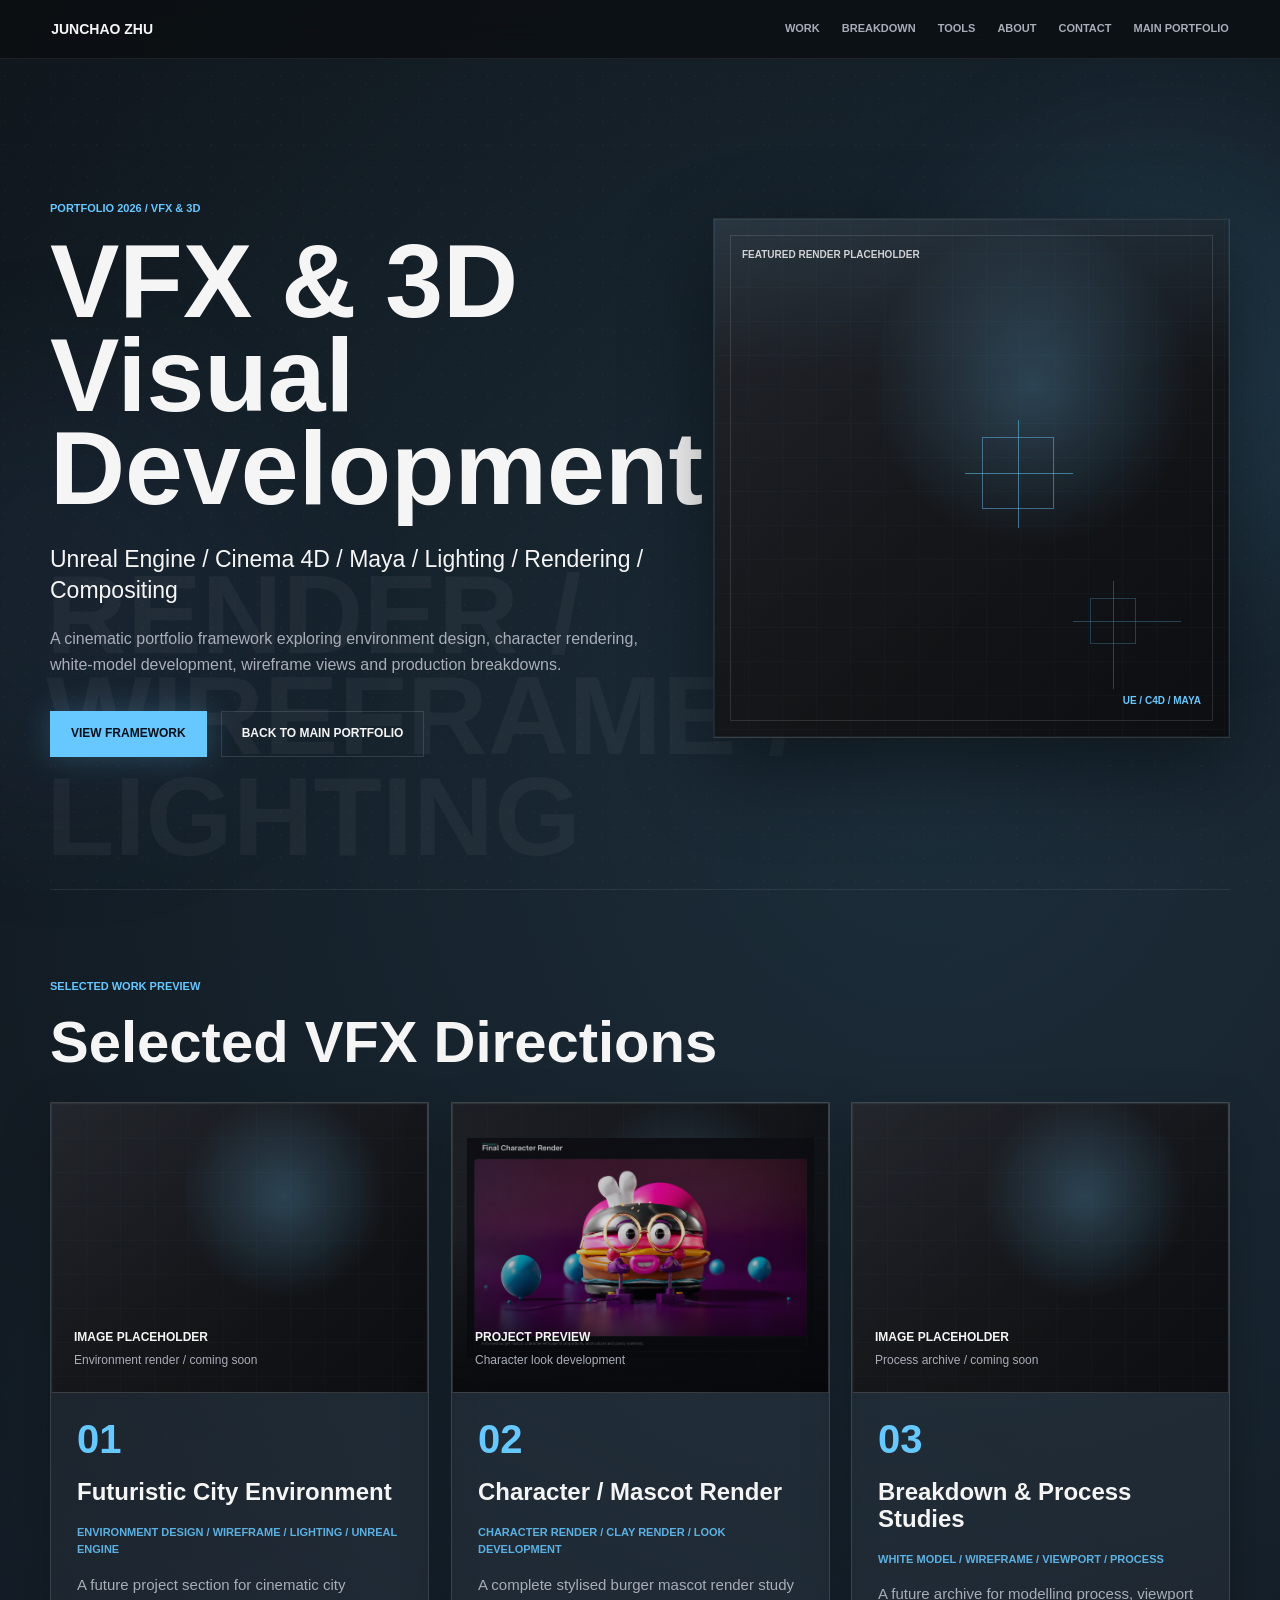
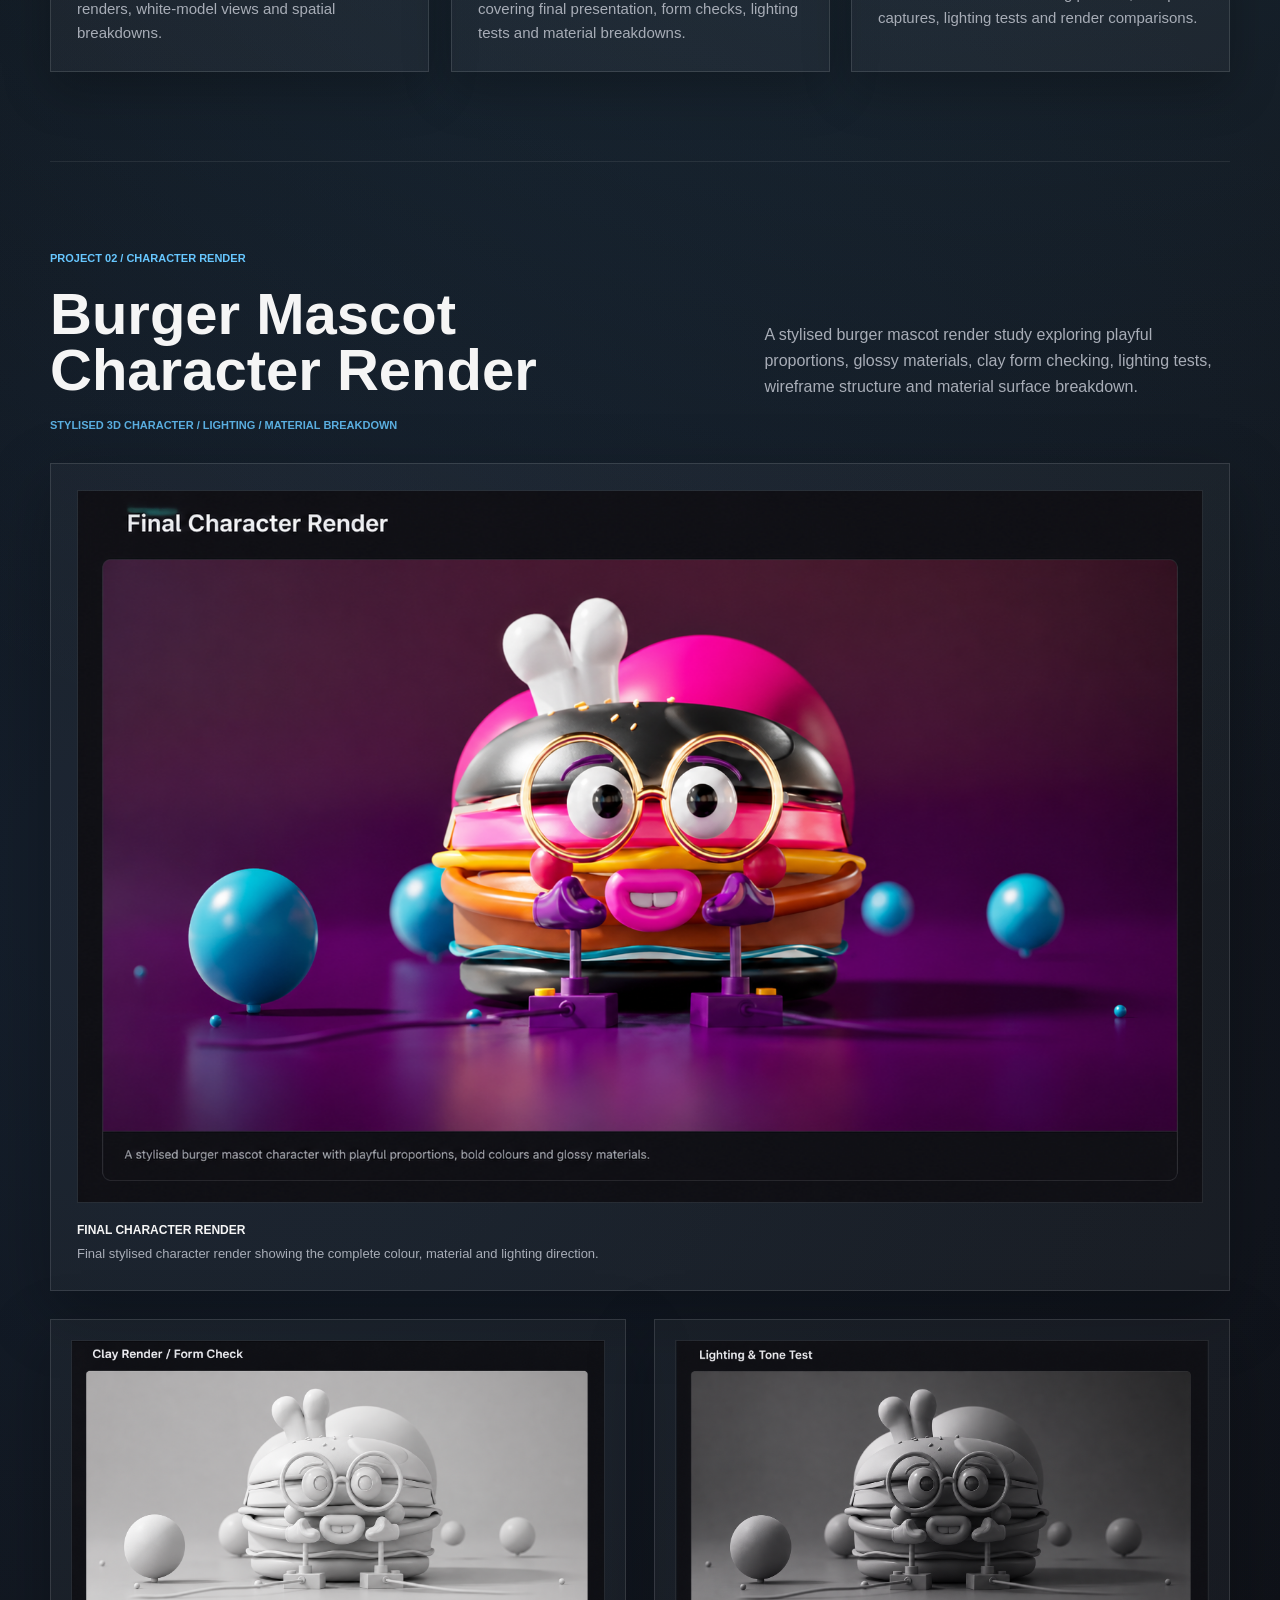
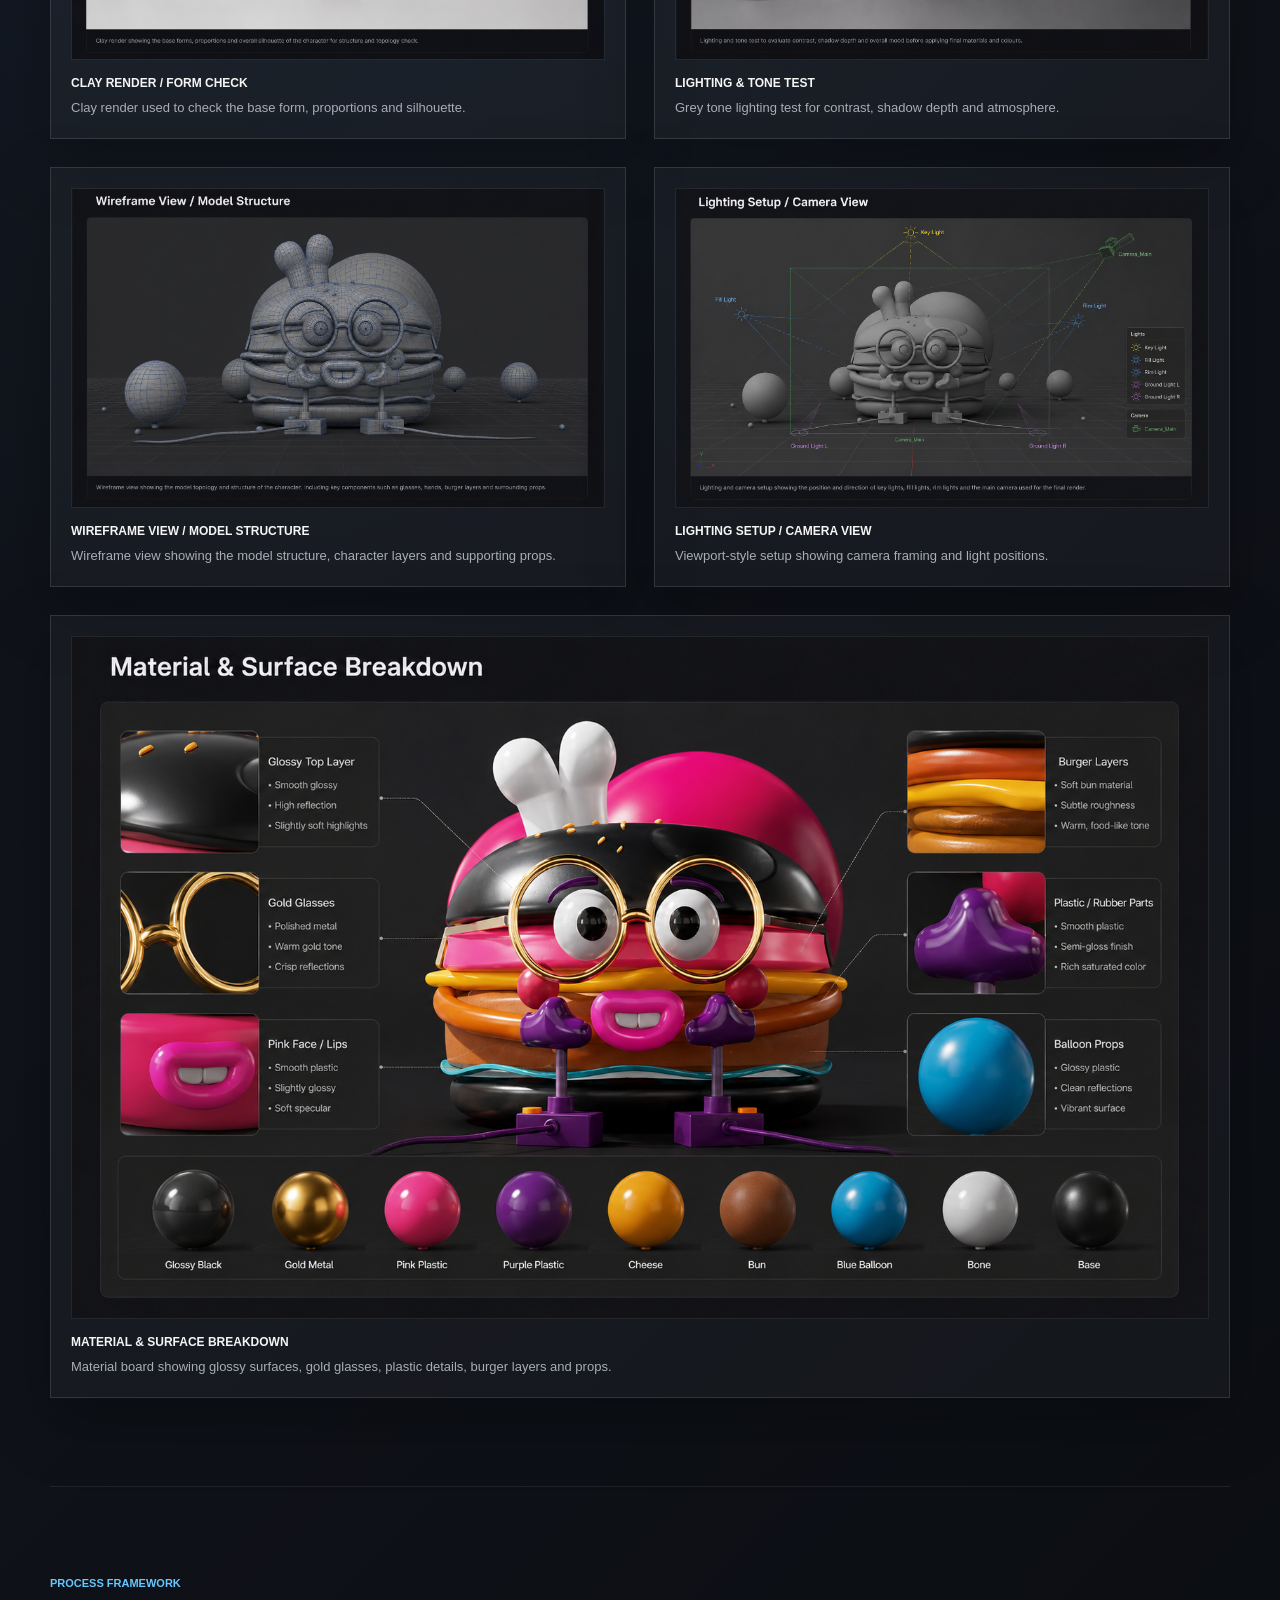
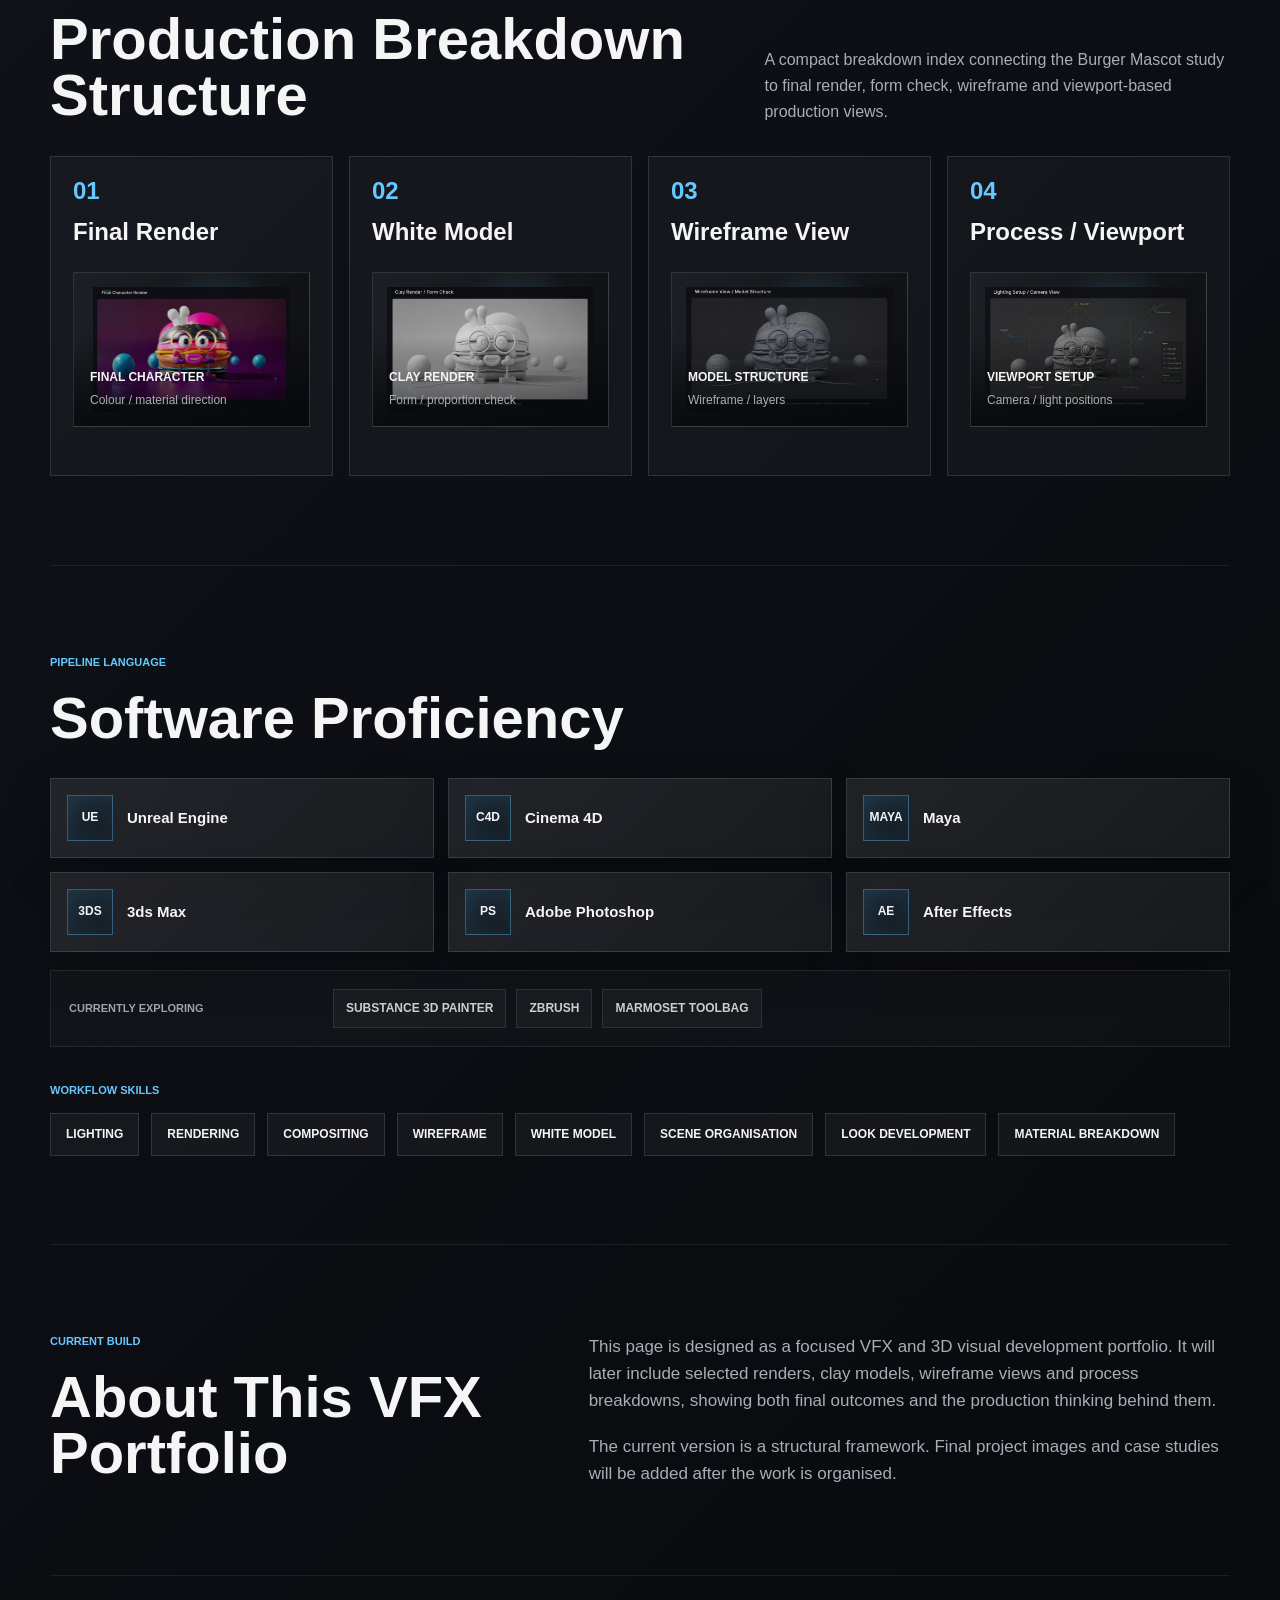
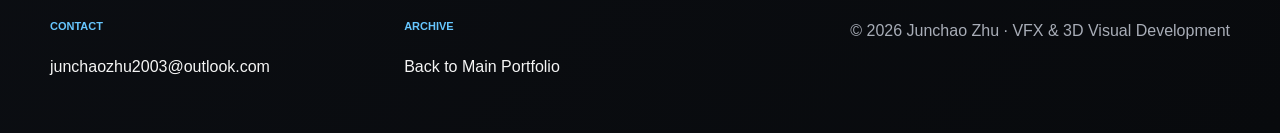
==== commit 9c7135f7: "Improve VFX software proficiency section" ====
--- a/index.html
+++ b/index.html
@@ -227,22 +227,59 @@
     <section class="section-shell section-block reveal" id="tools">
       <div class="section-heading">
         <p class="eyebrow">Pipeline Language</p>
-        <h2>Tools & Skills</h2>
-      </div>
-      <div class="tool-cloud" aria-label="Tools and skills">
-        <span>Unreal Engine</span>
-        <span>Cinema 4D</span>
-        <span>Maya</span>
-        <span>3ds Max</span>
-        <span>Adobe Photoshop</span>
-        <span>After Effects</span>
-        <span>Lighting</span>
-        <span>Rendering</span>
-        <span>Compositing</span>
-        <span>Wireframe</span>
-        <span>White Model</span>
-        <span>Scene Organisation</span>
-        <span>Look Development</span>
+        <h2>Software Proficiency</h2>
+      </div>
+
+      <div class="software-panel">
+        <div class="software-grid" aria-label="Core software proficiency">
+          <div class="software-item reveal">
+            <span class="software-badge">UE</span>
+            <span class="software-name">Unreal Engine</span>
+          </div>
+          <div class="software-item reveal">
+            <span class="software-badge">C4D</span>
+            <span class="software-name">Cinema 4D</span>
+          </div>
+          <div class="software-item reveal">
+            <span class="software-badge">Maya</span>
+            <span class="software-name">Maya</span>
+          </div>
+          <div class="software-item reveal">
+            <span class="software-badge">3ds</span>
+            <span class="software-name">3ds Max</span>
+          </div>
+          <div class="software-item reveal">
+            <span class="software-badge">Ps</span>
+            <span class="software-name">Adobe Photoshop</span>
+          </div>
+          <div class="software-item reveal">
+            <span class="software-badge">Ae</span>
+            <span class="software-name">After Effects</span>
+          </div>
+        </div>
+
+        <div class="exploring-panel reveal">
+          <p class="eyebrow">Currently Exploring</p>
+          <div class="exploring-list" aria-label="Currently exploring software">
+            <span>Substance 3D Painter</span>
+            <span>ZBrush</span>
+            <span>Marmoset Toolbag</span>
+          </div>
+        </div>
+      </div>
+
+      <div class="workflow-skills" aria-label="Workflow skills">
+        <p class="eyebrow">Workflow Skills</p>
+        <div class="tool-cloud">
+          <span>Lighting</span>
+          <span>Rendering</span>
+          <span>Compositing</span>
+          <span>Wireframe</span>
+          <span>White Model</span>
+          <span>Scene Organisation</span>
+          <span>Look Development</span>
+          <span>Material Breakdown</span>
+        </div>
       </div>
     </section>
 
--- a/style.css
+++ b/style.css
@@ -663,6 +663,105 @@
   padding: 16px;
 }
 
+.software-panel {
+  display: grid;
+  gap: 18px;
+}
+
+.software-grid {
+  display: grid;
+  grid-template-columns: repeat(3, minmax(0, 1fr));
+  gap: 14px;
+}
+
+.software-item {
+  display: flex;
+  align-items: center;
+  gap: 14px;
+  min-height: 78px;
+  padding: 16px;
+  background:
+    linear-gradient(135deg, rgba(255, 255, 255, 0.06), rgba(255, 255, 255, 0.025)),
+    rgba(255, 255, 255, 0.035);
+  border: 1px solid var(--line);
+  box-shadow: 0 18px 46px rgba(0, 0, 0, 0.2);
+  transition: transform 320ms ease, border-color 320ms ease, background 320ms ease, box-shadow 320ms ease;
+}
+
+.software-item:hover {
+  transform: translateY(-4px) scale(1.01);
+  border-color: var(--line-strong);
+  background:
+    radial-gradient(circle at 88% 16%, rgba(103, 199, 255, 0.12), transparent 8rem),
+    rgba(255, 255, 255, 0.055);
+  box-shadow: 0 26px 66px rgba(0, 0, 0, 0.3);
+}
+
+.software-badge {
+  width: 46px;
+  height: 46px;
+  flex: 0 0 46px;
+  display: inline-flex;
+  align-items: center;
+  justify-content: center;
+  color: var(--text);
+  background:
+    linear-gradient(145deg, rgba(103, 199, 255, 0.16), rgba(255, 255, 255, 0.035)),
+    #0d1117;
+  border: 1px solid rgba(103, 199, 255, 0.36);
+  box-shadow: inset 0 0 18px rgba(103, 199, 255, 0.08);
+  font-size: 12px;
+  font-weight: 900;
+  letter-spacing: 0;
+  text-transform: uppercase;
+}
+
+.software-name {
+  color: var(--text);
+  font-size: 15px;
+  font-weight: 800;
+  line-height: 1.25;
+}
+
+.exploring-panel {
+  display: grid;
+  grid-template-columns: minmax(180px, 0.28fr) minmax(0, 1fr);
+  gap: 18px;
+  align-items: center;
+  padding: 18px;
+  background: rgba(255, 255, 255, 0.025);
+  border: 1px solid rgba(255, 255, 255, 0.085);
+}
+
+.exploring-panel .eyebrow {
+  margin: 0;
+  color: rgba(168, 173, 183, 0.94);
+}
+
+.exploring-list {
+  display: flex;
+  flex-wrap: wrap;
+  gap: 10px;
+}
+
+.exploring-list span {
+  padding: 9px 12px;
+  color: rgba(245, 245, 245, 0.82);
+  background: rgba(255, 255, 255, 0.035);
+  border: 1px solid rgba(255, 255, 255, 0.095);
+  font-size: 12px;
+  font-weight: 800;
+  text-transform: uppercase;
+}
+
+.workflow-skills {
+  margin-top: 34px;
+}
+
+.workflow-skills .eyebrow {
+  margin-bottom: 14px;
+}
+
 .tool-cloud {
   display: flex;
   flex-wrap: wrap;
@@ -849,6 +948,10 @@
     grid-template-columns: 1fr;
   }
 
+  .software-grid {
+    grid-template-columns: repeat(2, minmax(0, 1fr));
+  }
+
   .vfx-breakdown-grid {
     grid-template-columns: 1fr;
   }
@@ -924,6 +1027,15 @@
 
   .project-placeholder {
     height: 230px;
+  }
+
+  .software-grid,
+  .exploring-panel {
+    grid-template-columns: 1fr;
+  }
+
+  .software-item {
+    min-height: 72px;
   }
 
   .breakdown-grid {
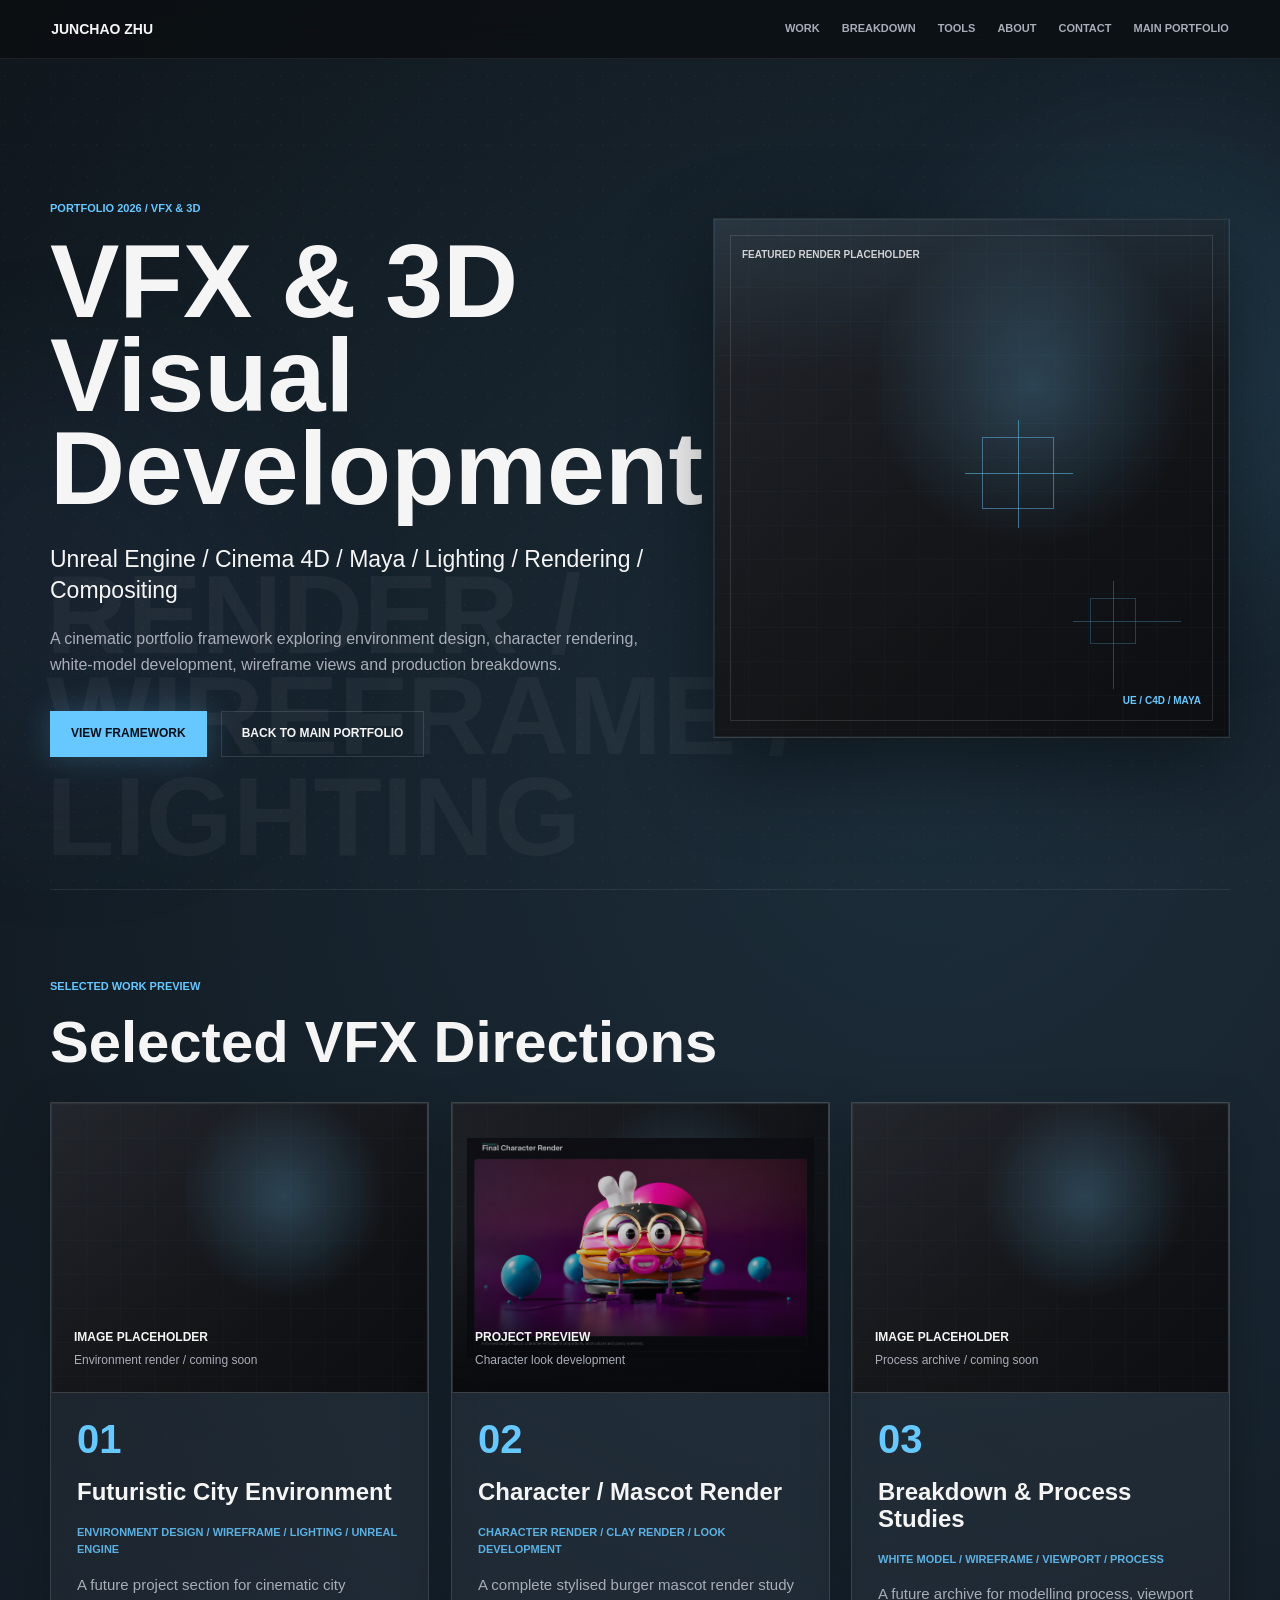
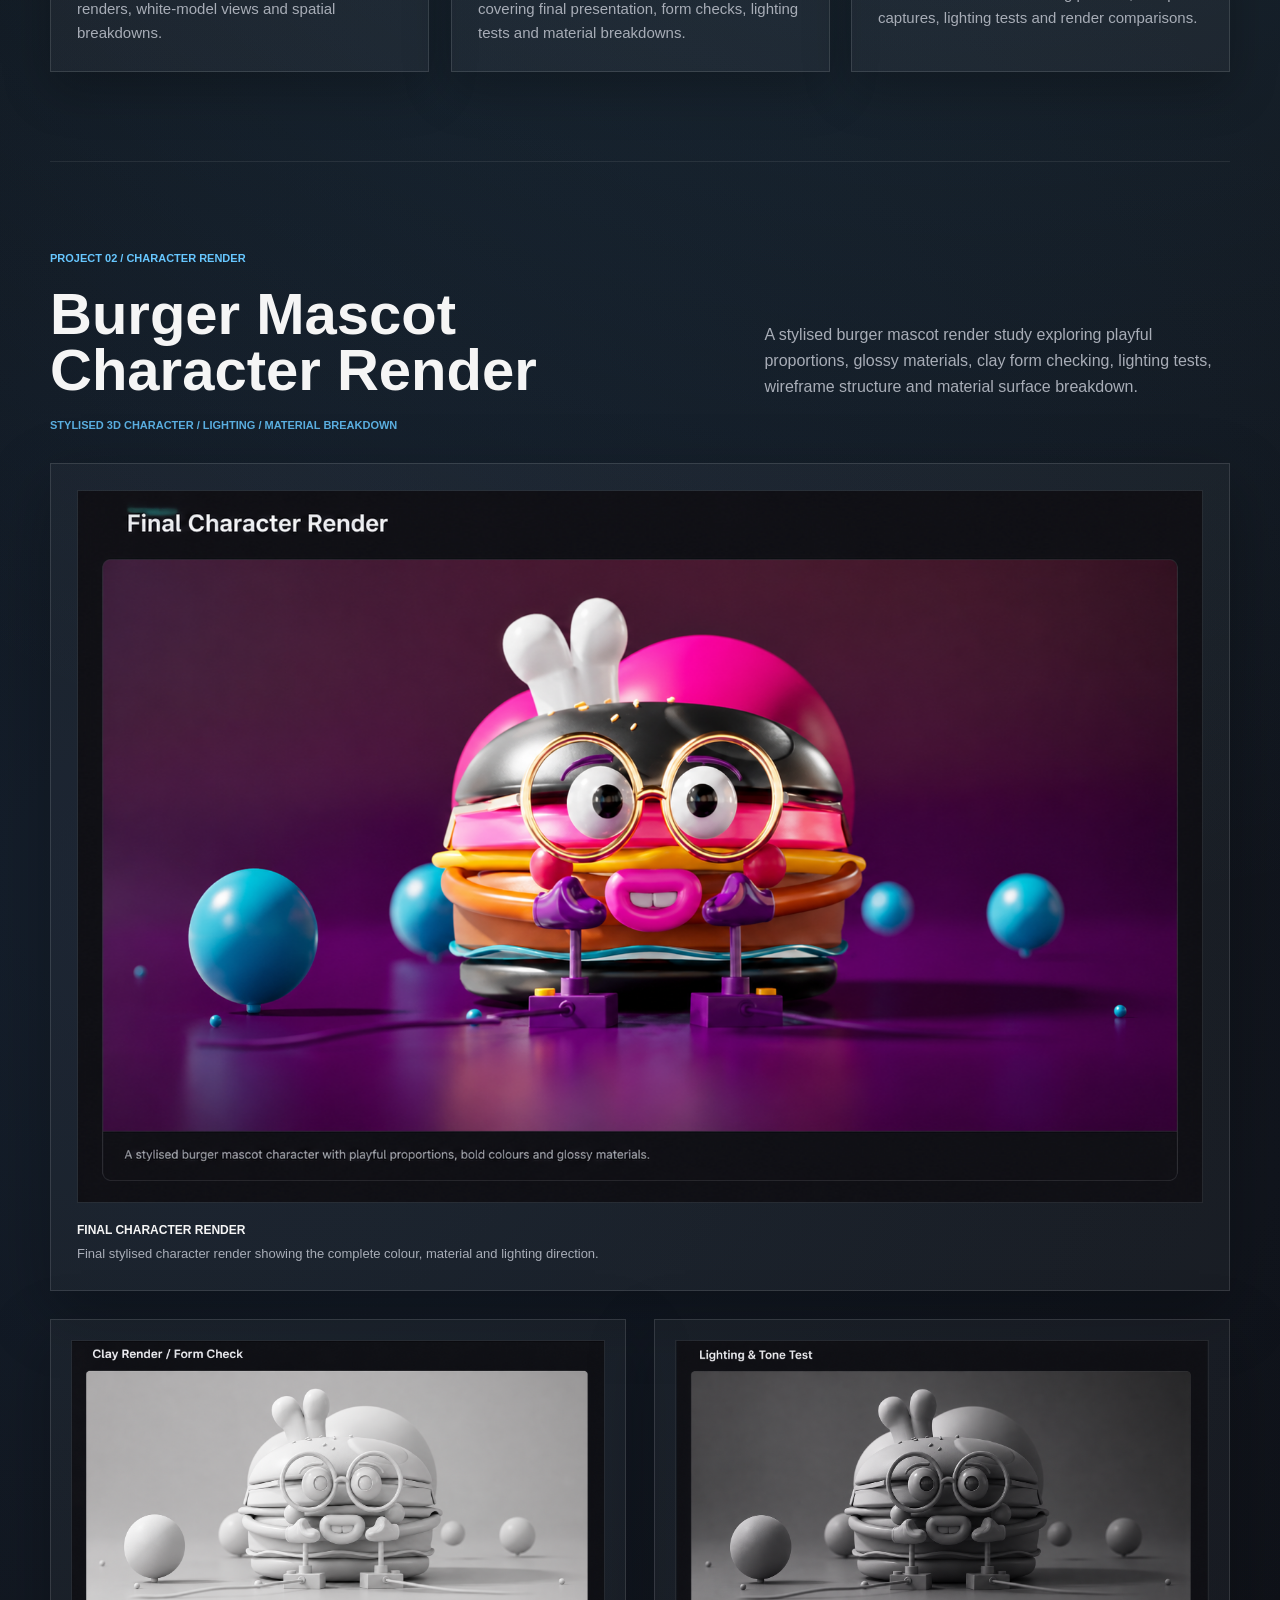
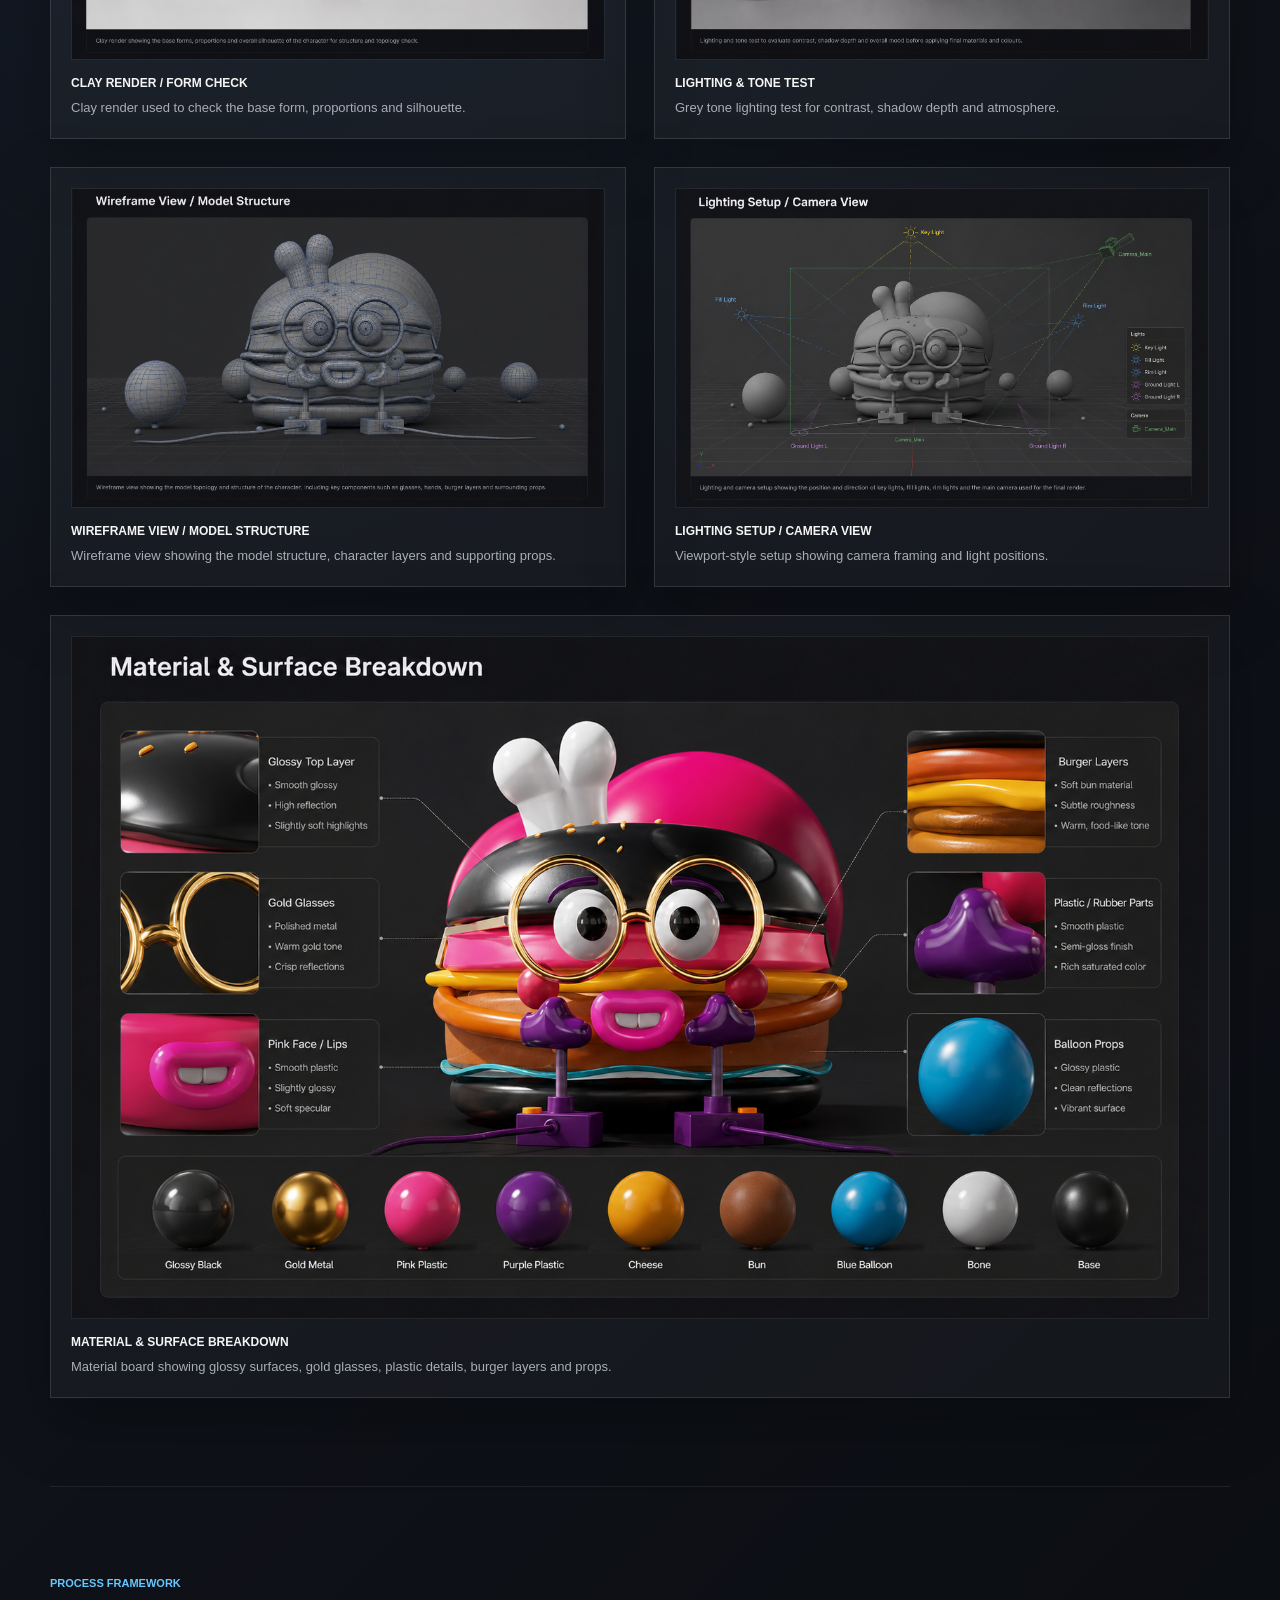
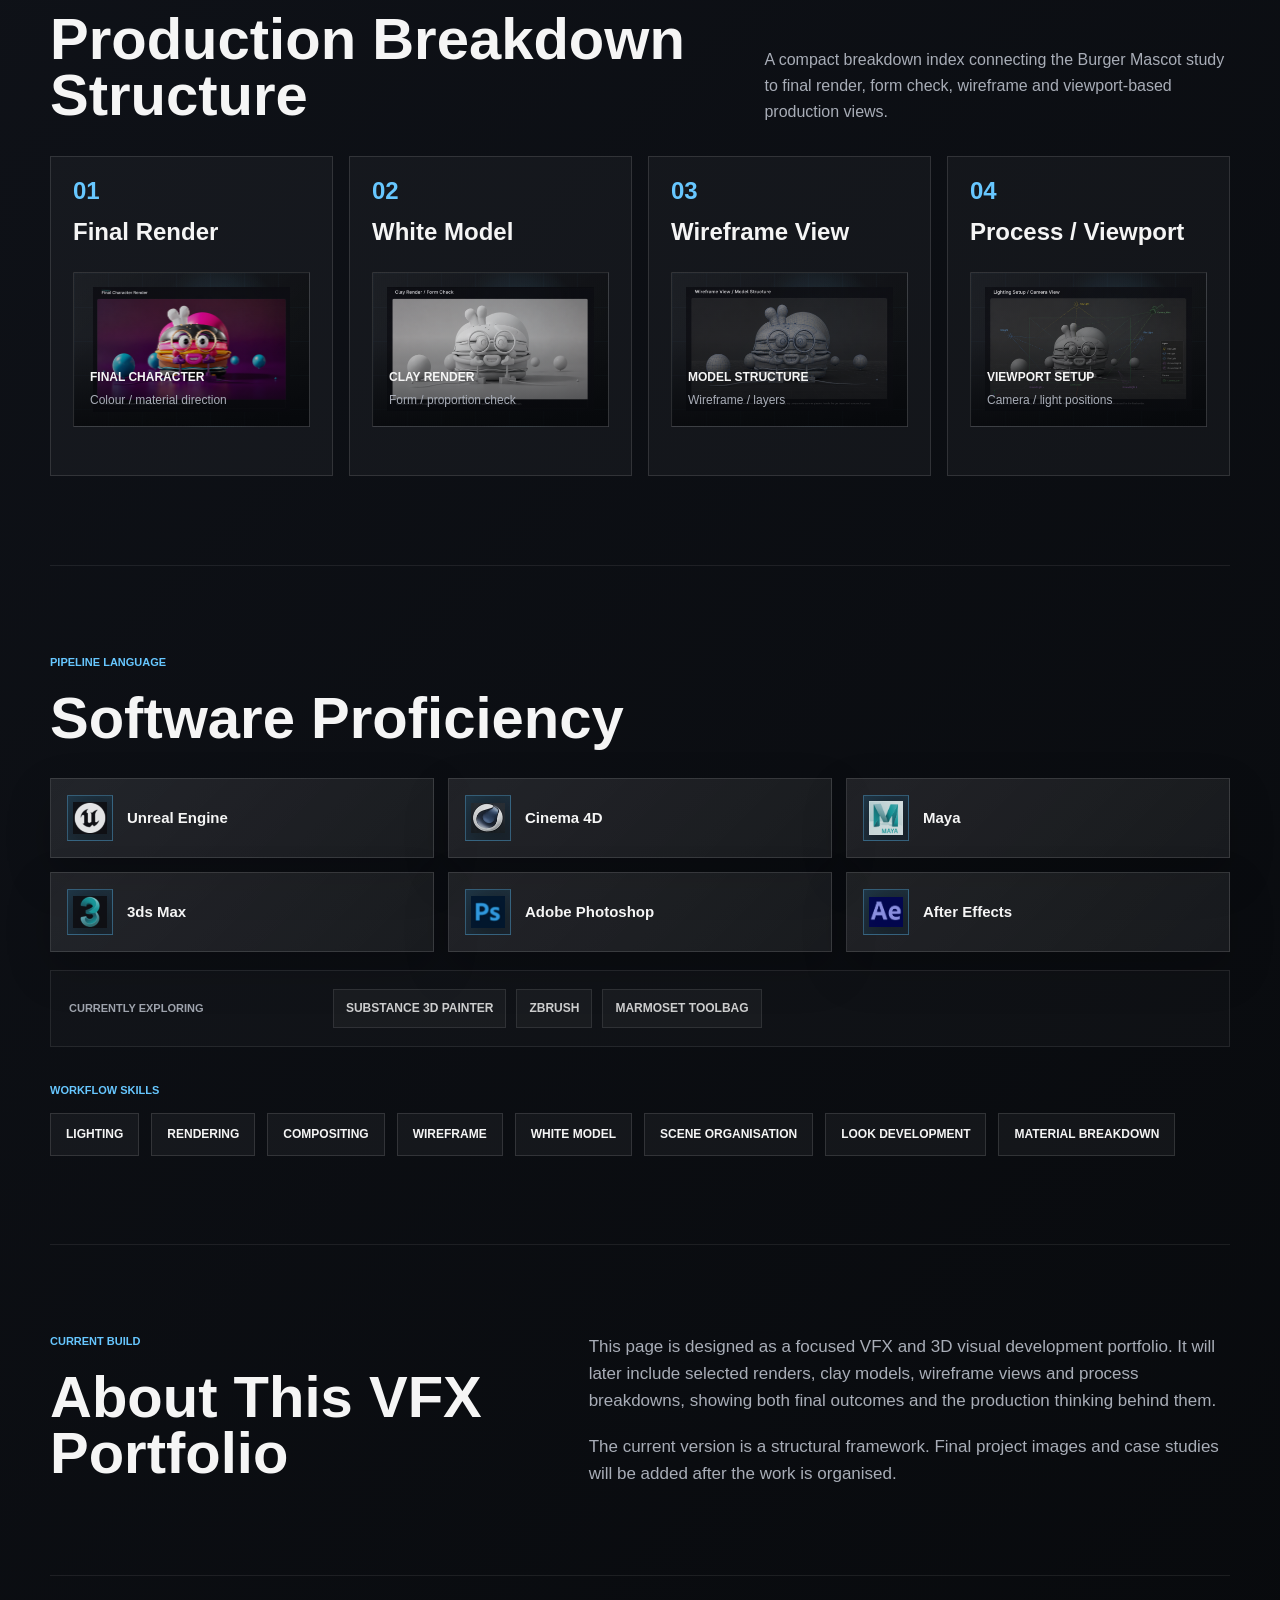
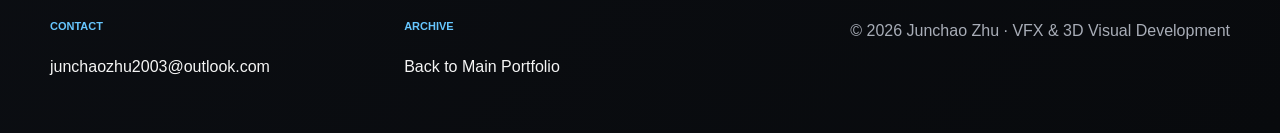
==== commit d64bb91a: "Use software icons in VFX tools section" ====
--- a/index.html
+++ b/index.html
@@ -233,27 +233,45 @@
       <div class="software-panel">
         <div class="software-grid" aria-label="Core software proficiency">
           <div class="software-item reveal">
-            <span class="software-badge">UE</span>
+            <span class="software-badge">
+              <img src="assets/icons/unreal-engine.png" alt="Unreal Engine icon">
+              <span class="badge-fallback">UE</span>
+            </span>
             <span class="software-name">Unreal Engine</span>
           </div>
           <div class="software-item reveal">
-            <span class="software-badge">C4D</span>
+            <span class="software-badge">
+              <img src="assets/icons/cinema-4d.png" alt="Cinema 4D icon">
+              <span class="badge-fallback">C4D</span>
+            </span>
             <span class="software-name">Cinema 4D</span>
           </div>
           <div class="software-item reveal">
-            <span class="software-badge">Maya</span>
+            <span class="software-badge">
+              <img src="assets/icons/maya.png" alt="Maya icon">
+              <span class="badge-fallback">Maya</span>
+            </span>
             <span class="software-name">Maya</span>
           </div>
           <div class="software-item reveal">
-            <span class="software-badge">3ds</span>
+            <span class="software-badge">
+              <img src="assets/icons/3ds-max.png" alt="3ds Max icon">
+              <span class="badge-fallback">3ds</span>
+            </span>
             <span class="software-name">3ds Max</span>
           </div>
           <div class="software-item reveal">
-            <span class="software-badge">Ps</span>
+            <span class="software-badge">
+              <img src="assets/icons/photoshop.png" alt="Adobe Photoshop icon">
+              <span class="badge-fallback">Ps</span>
+            </span>
             <span class="software-name">Adobe Photoshop</span>
           </div>
           <div class="software-item reveal">
-            <span class="software-badge">Ae</span>
+            <span class="software-badge">
+              <img src="assets/icons/after-effects.png" alt="After Effects icon">
+              <span class="badge-fallback">Ae</span>
+            </span>
             <span class="software-name">After Effects</span>
           </div>
         </div>
--- a/style.css
+++ b/style.css
@@ -716,6 +716,23 @@
   text-transform: uppercase;
 }
 
+.software-badge img {
+  display: block;
+  width: 34px;
+  height: 34px;
+  object-fit: contain;
+  opacity: 0.88;
+  filter: saturate(0.92) contrast(1.02);
+}
+
+.software-badge .badge-fallback {
+  display: none;
+}
+
+.software-badge.icon-missing .badge-fallback {
+  display: inline;
+}
+
 .software-name {
   color: var(--text);
   font-size: 15px;
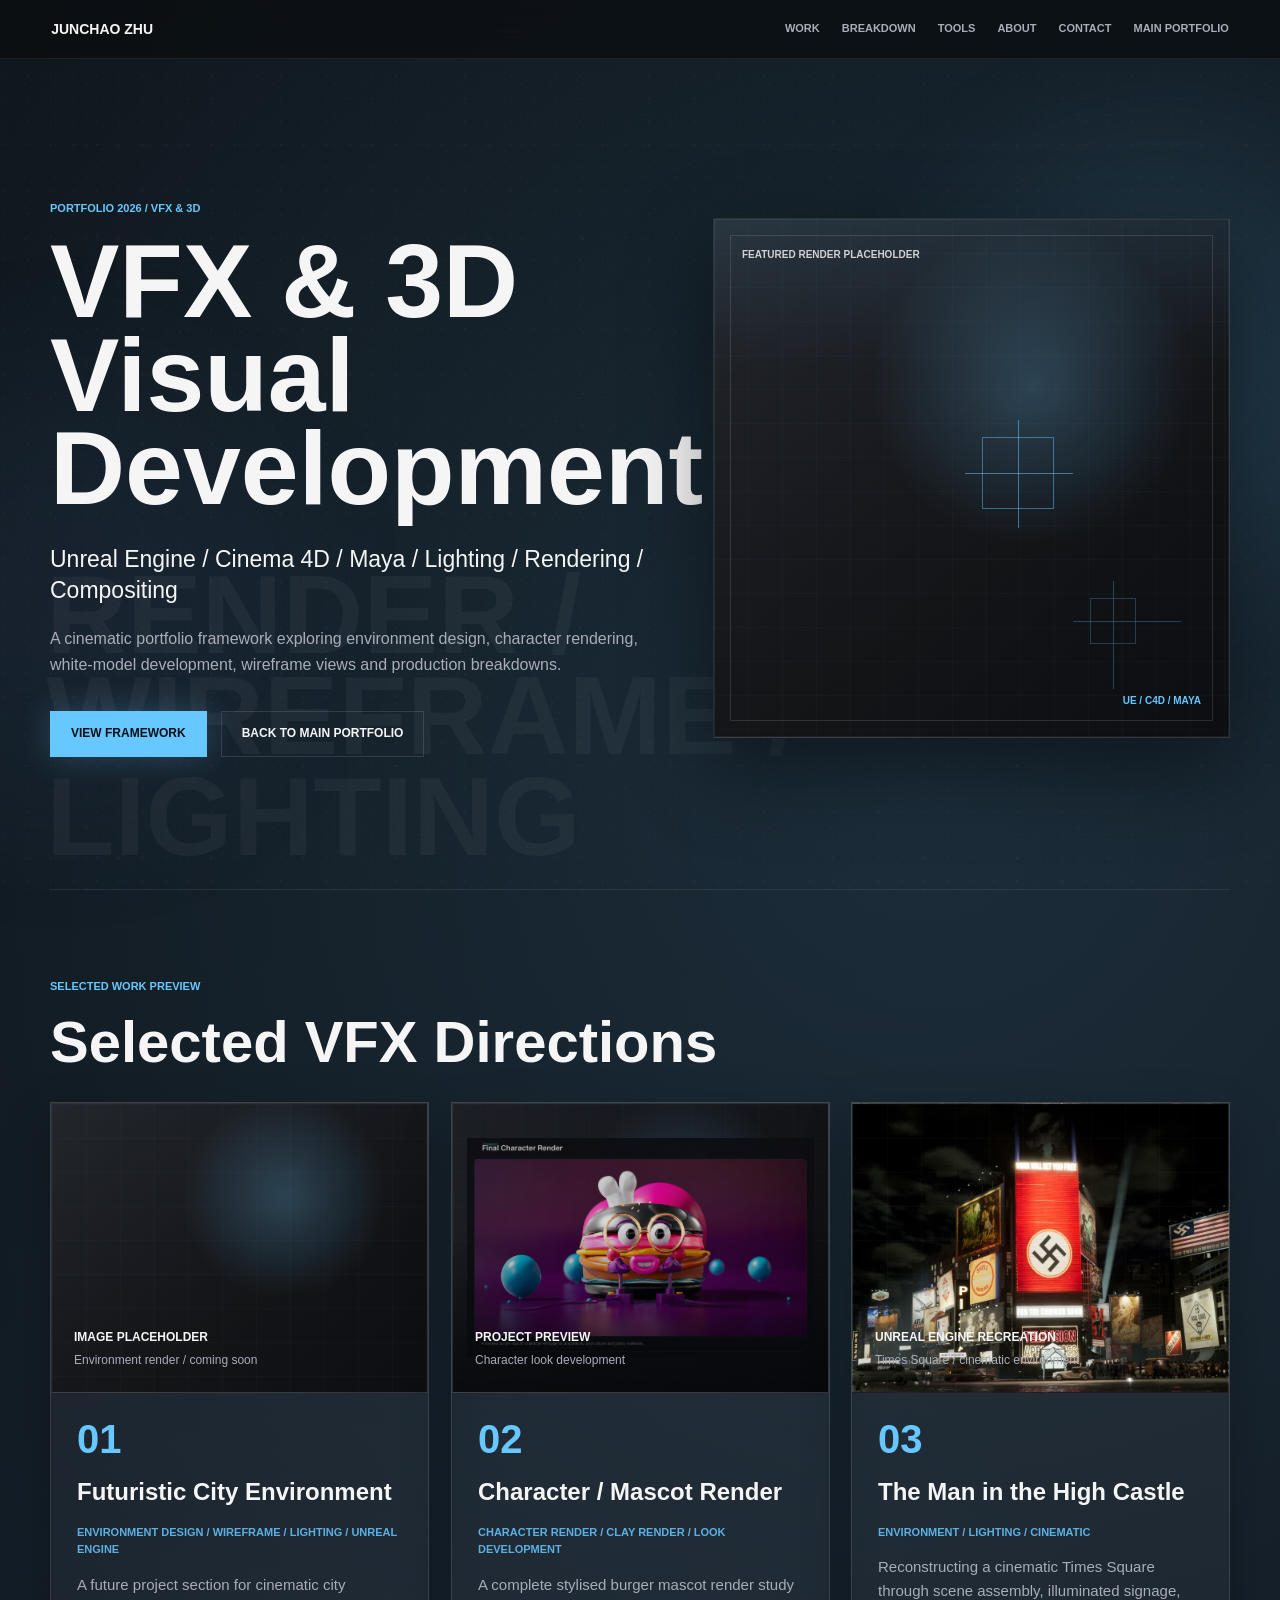
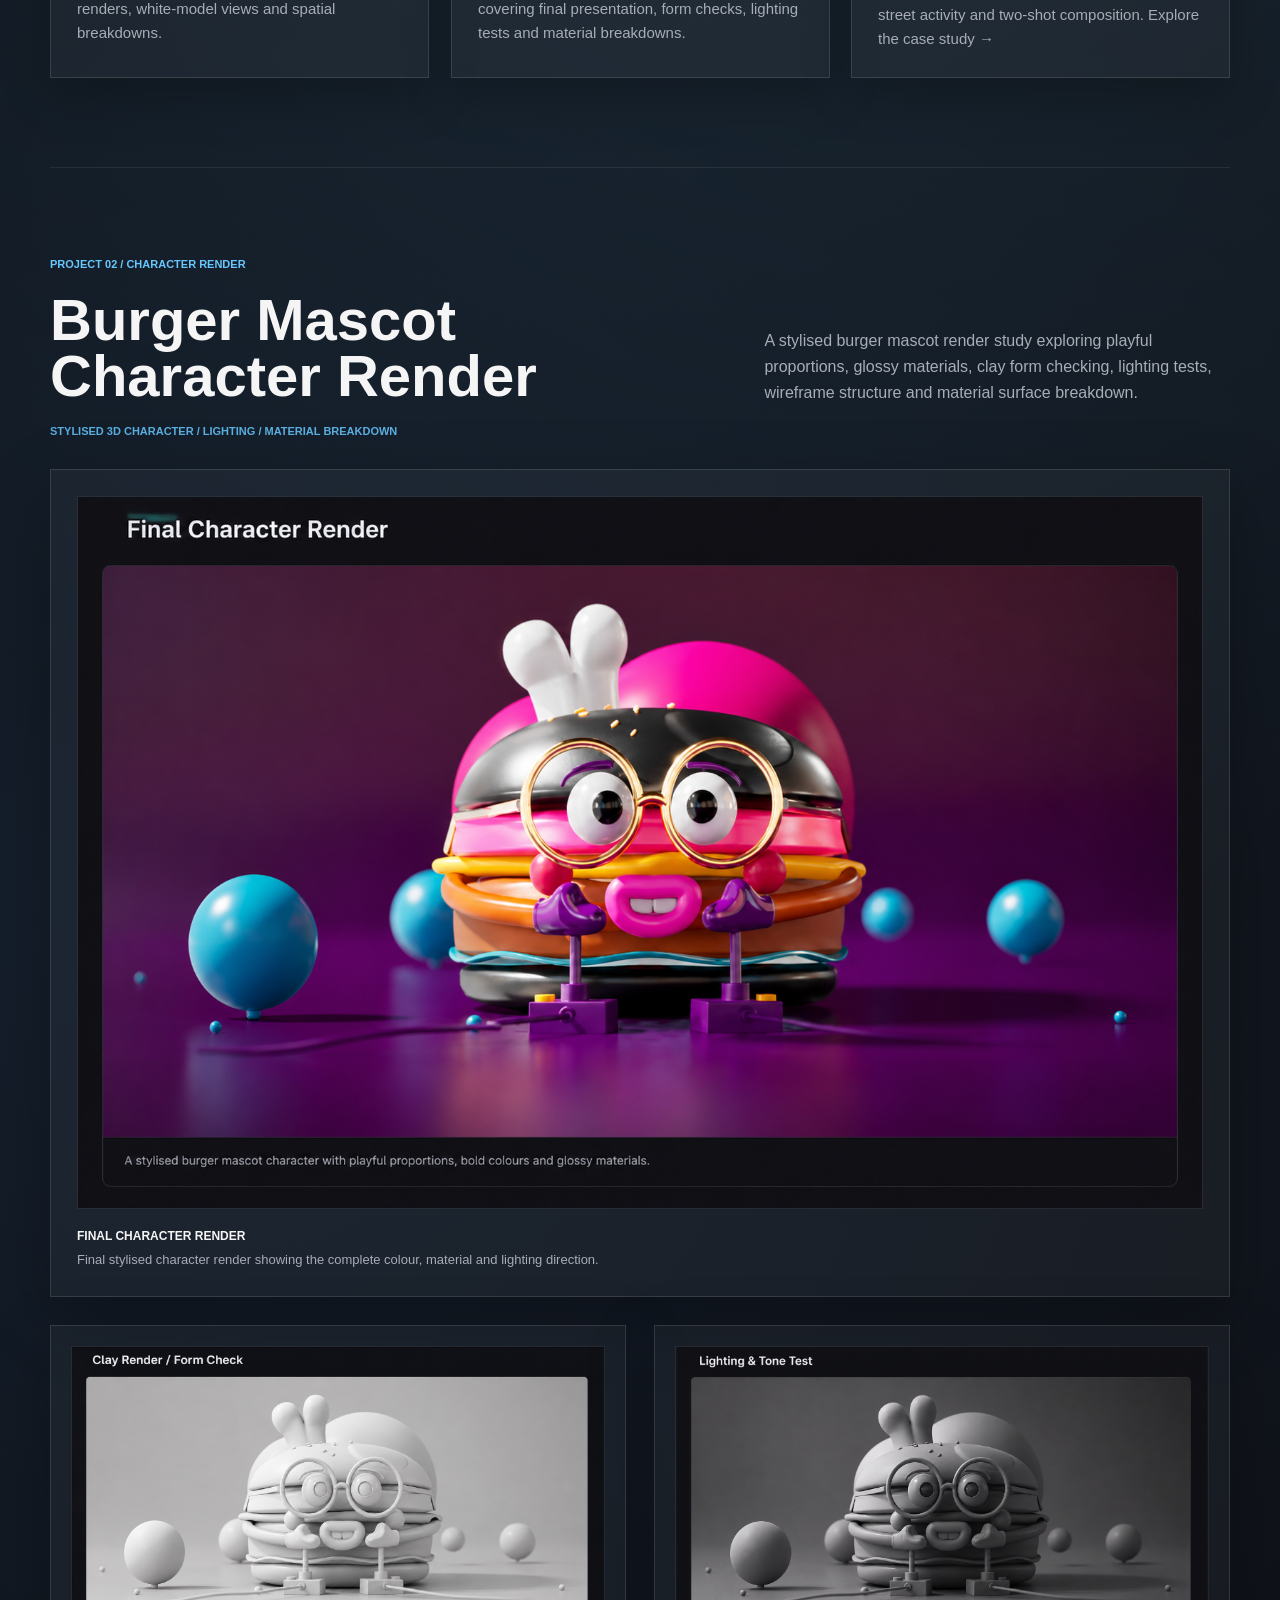
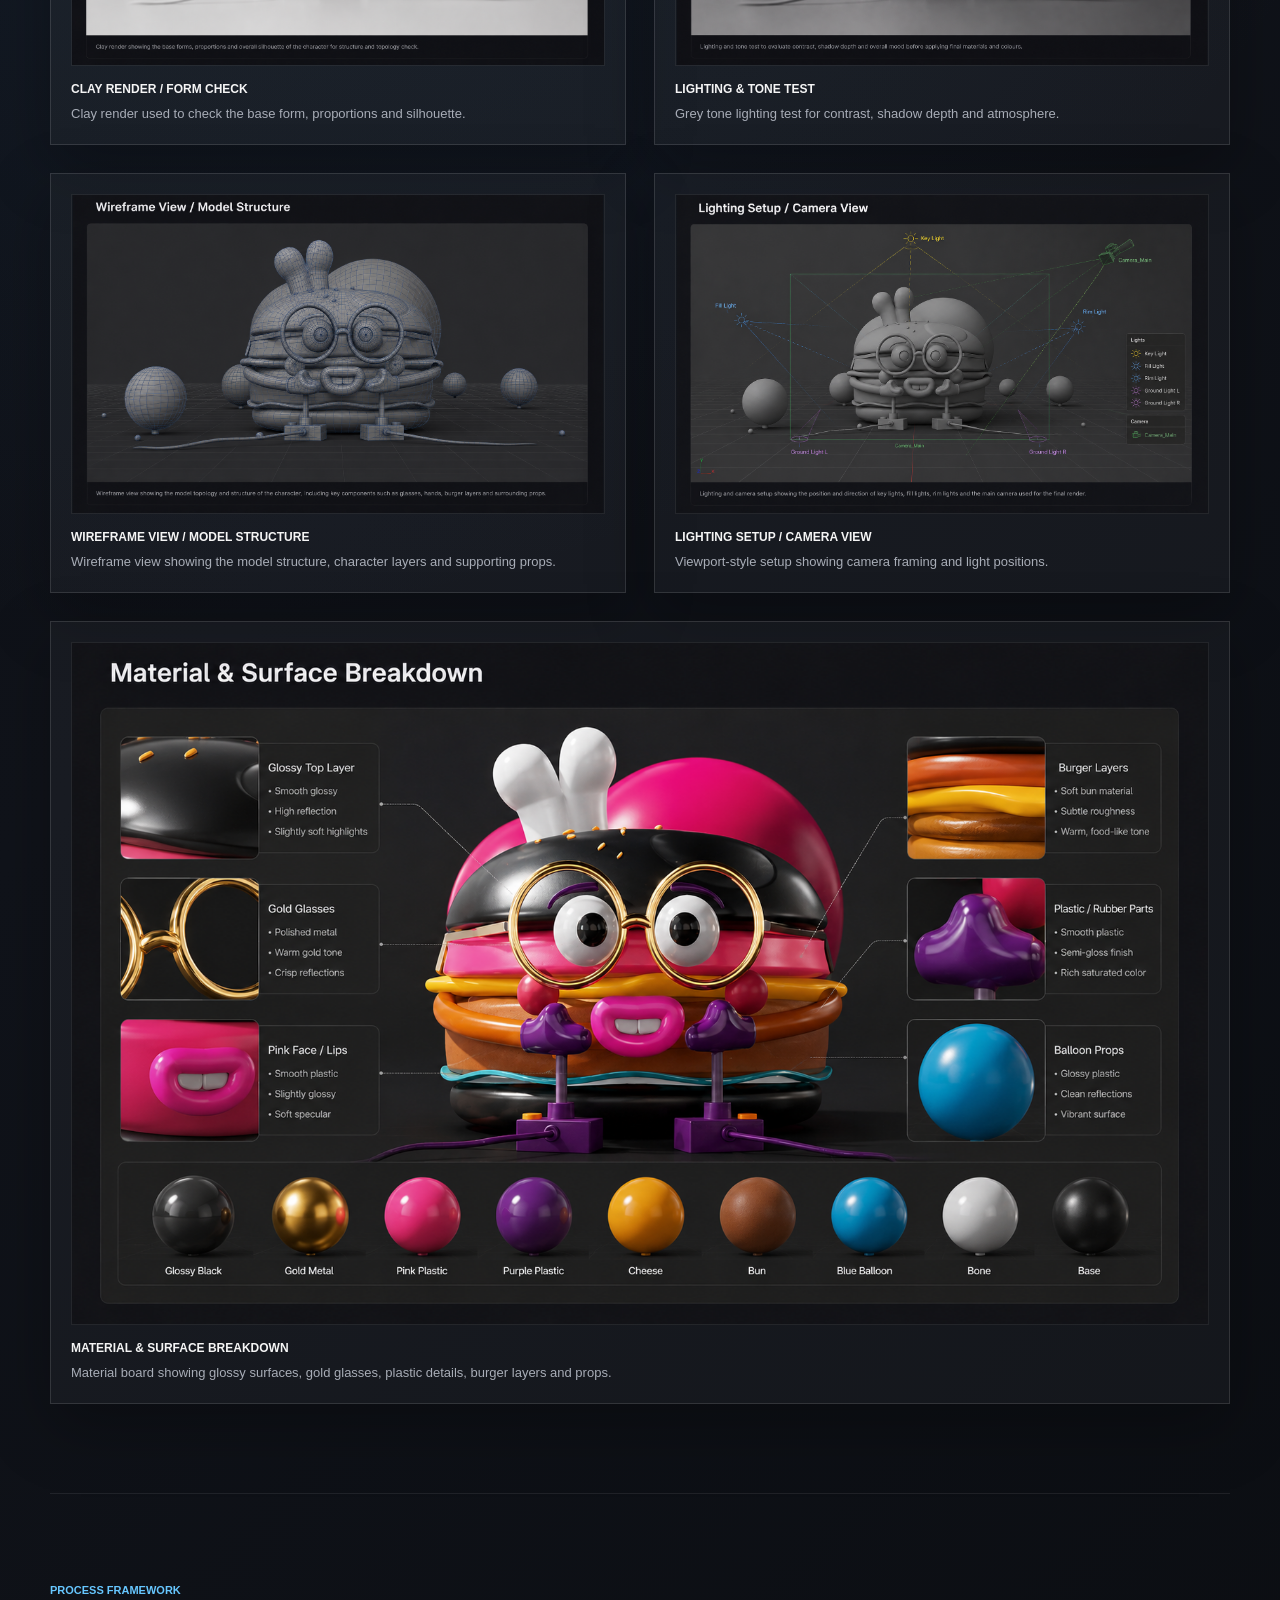
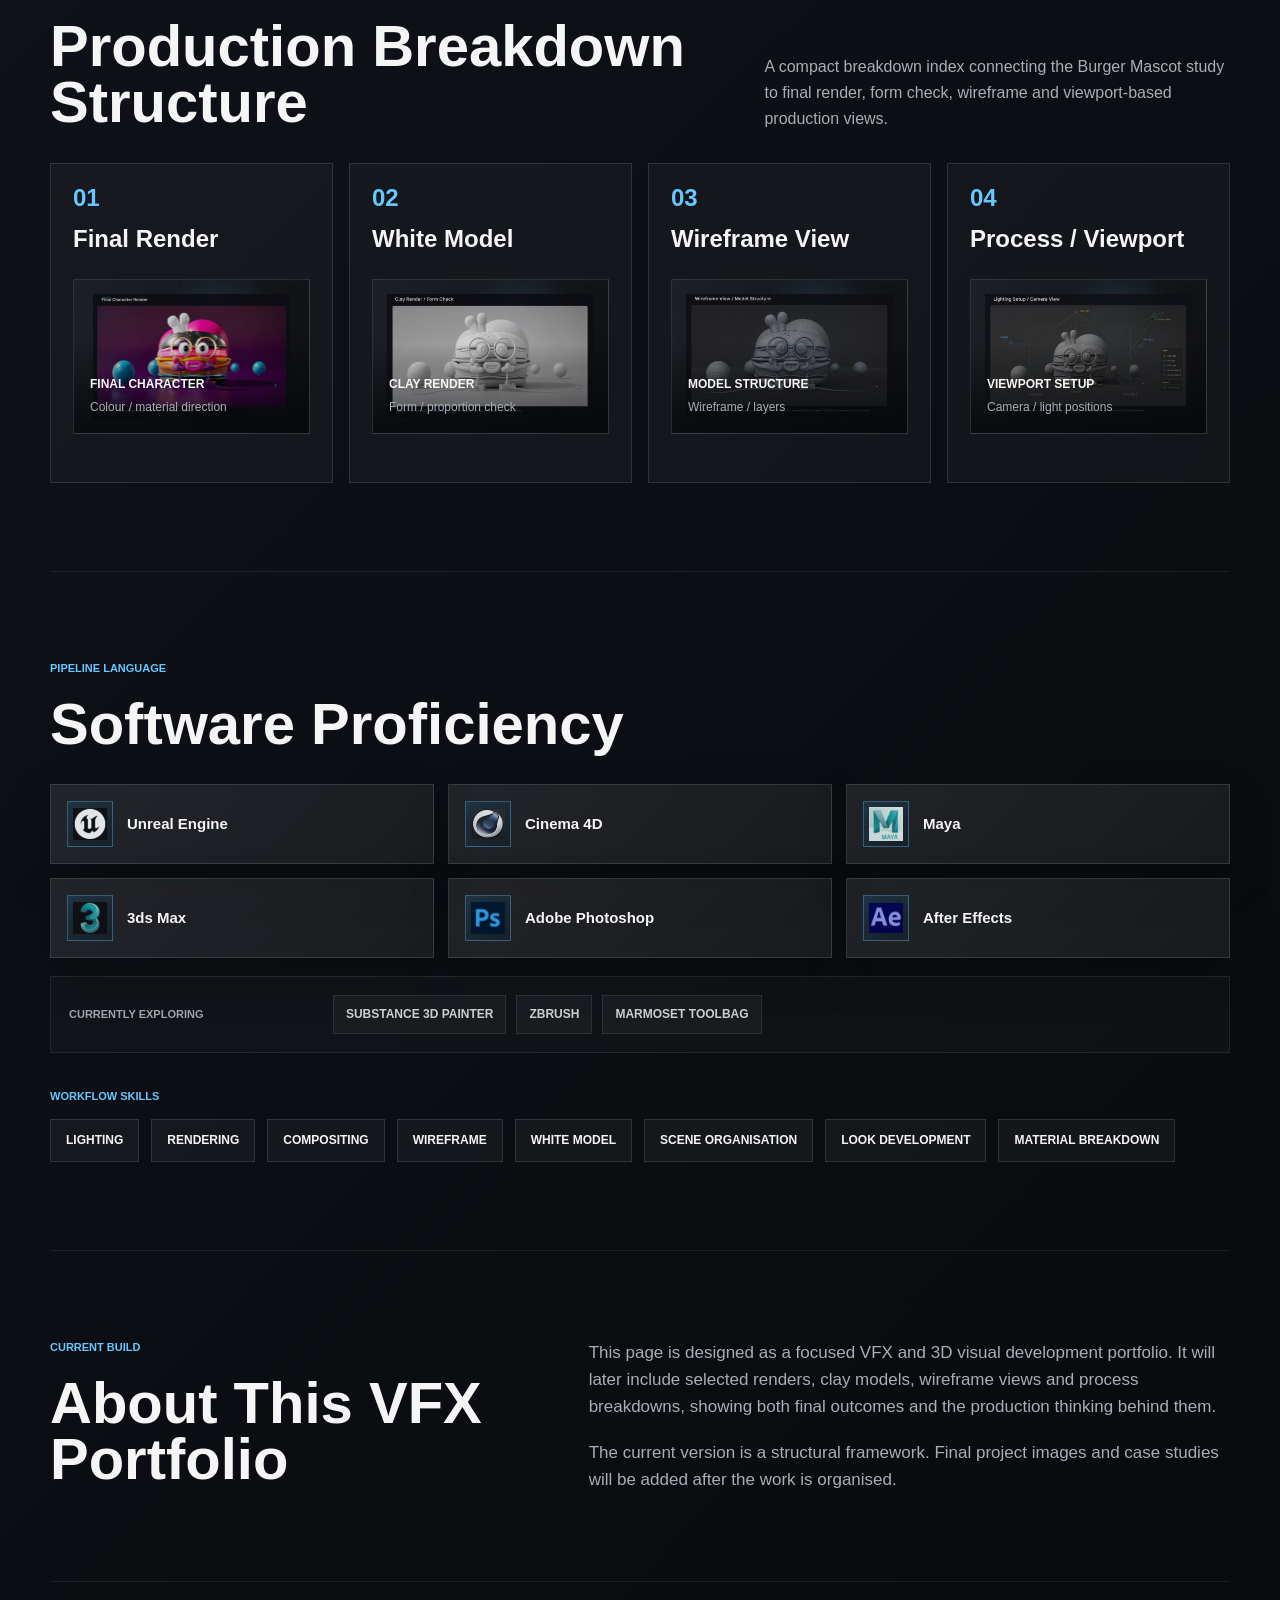
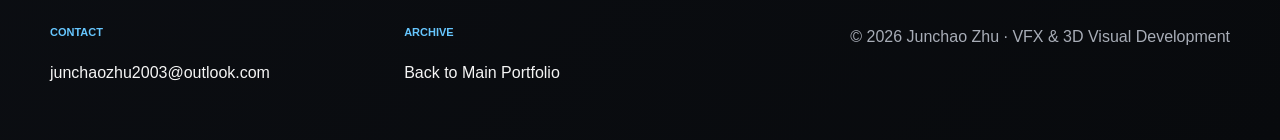
==== commit 1e372d09: "Add Times Square recreation case study as project 03" ====
--- a/index.html
+++ b/index.html
@@ -92,21 +92,21 @@
           </div>
         </a>
 
-        <article class="project-card reveal">
-          <div class="project-placeholder">
-            <span>Image placeholder</span>
-            <small>Process archive / coming soon</small>
+        <a class="project-card reveal" href="high-castle.html" style="text-decoration:none">
+          <div class="project-placeholder" style="background:url('assets/high-castle/hero.jpg') center/cover;aspect-ratio:16/10">
+            <span>Unreal Engine recreation</span>
+            <small>Times Square / cinematic environment</small>
           </div>
           <div class="project-body">
             <p class="project-number">03</p>
-            <h3>Breakdown & Process Studies</h3>
-            <p class="project-tags">White Model / Wireframe / Viewport / Process</p>
+            <h3>The Man in the High Castle</h3>
+            <p class="project-tags">Environment / Lighting / Cinematic</p>
             <p>
-              A future archive for modelling process, viewport captures, lighting tests and
-              render comparisons.
+              Reconstructing a cinematic Times Square through scene assembly, illuminated signage,
+              street activity and two-shot composition. Explore the case study &rarr;
             </p>
           </div>
-        </article>
+        </a>
       </div>
     </section>
 
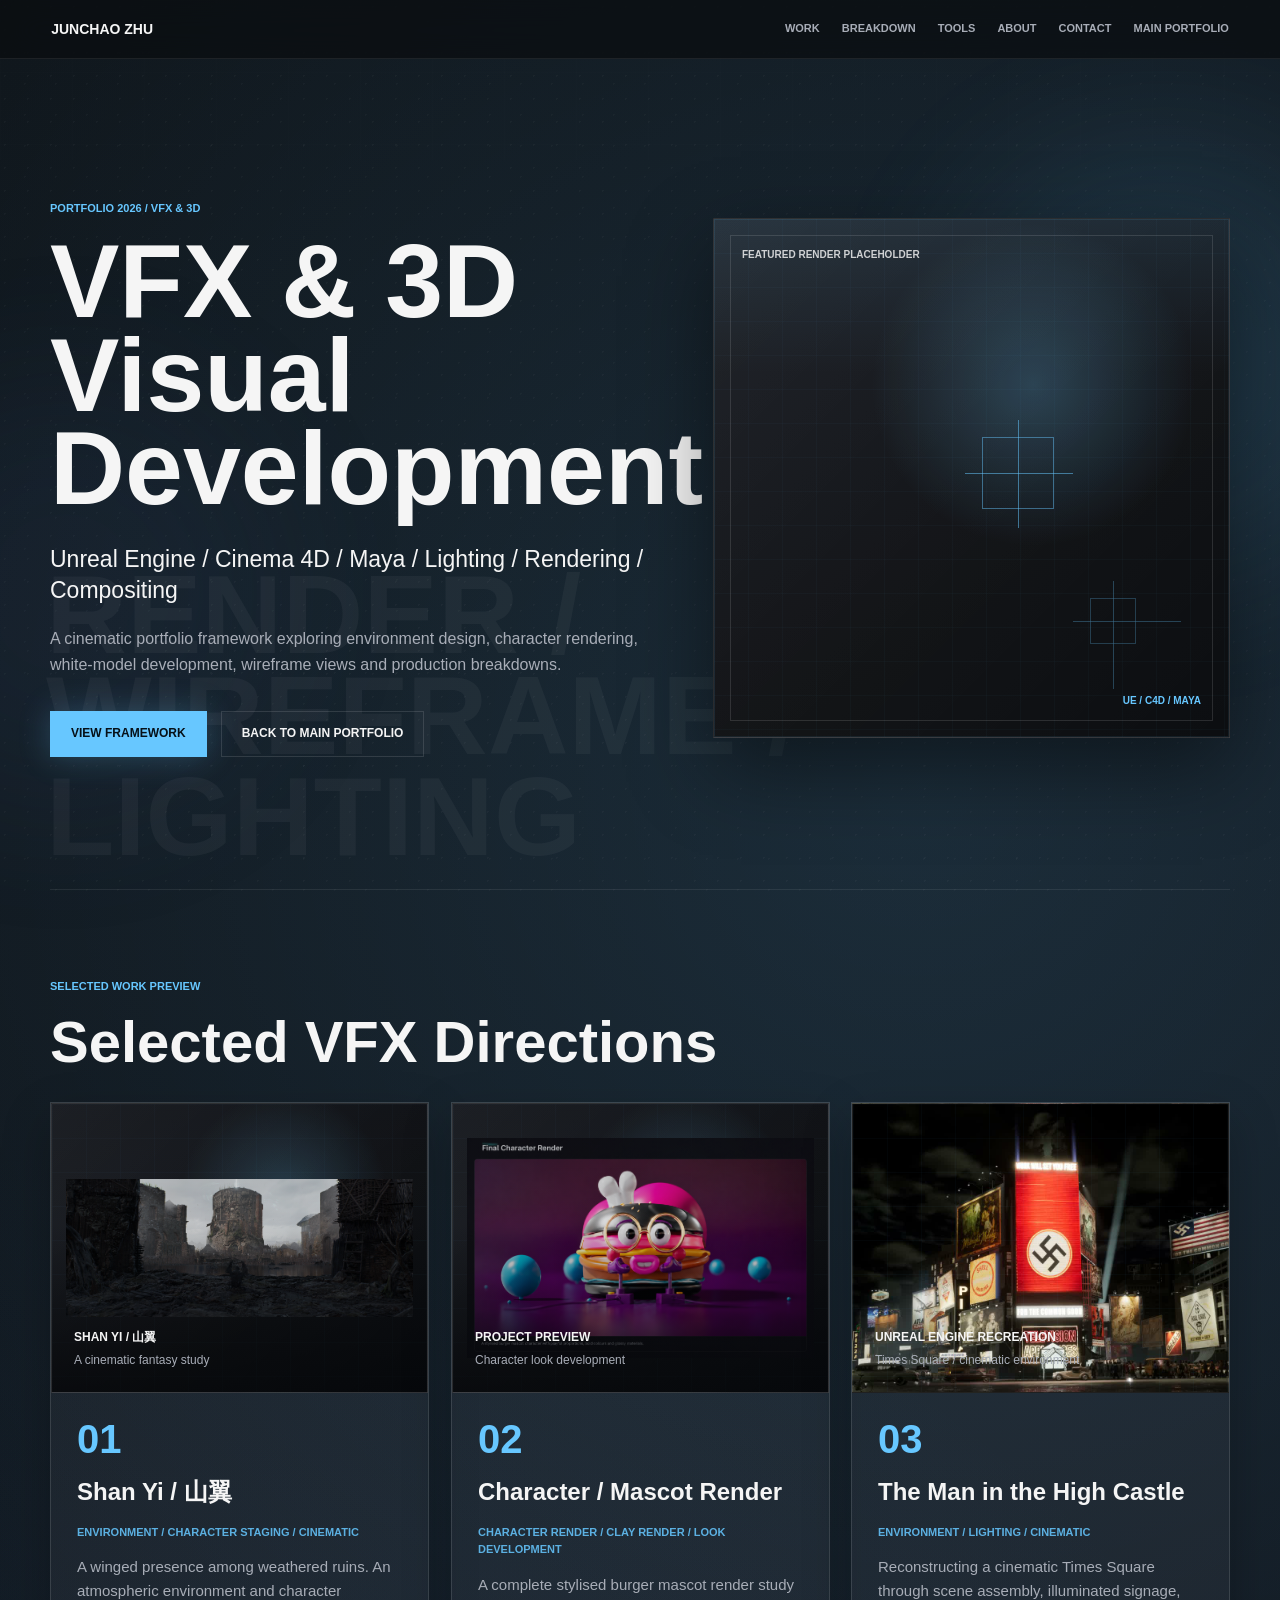
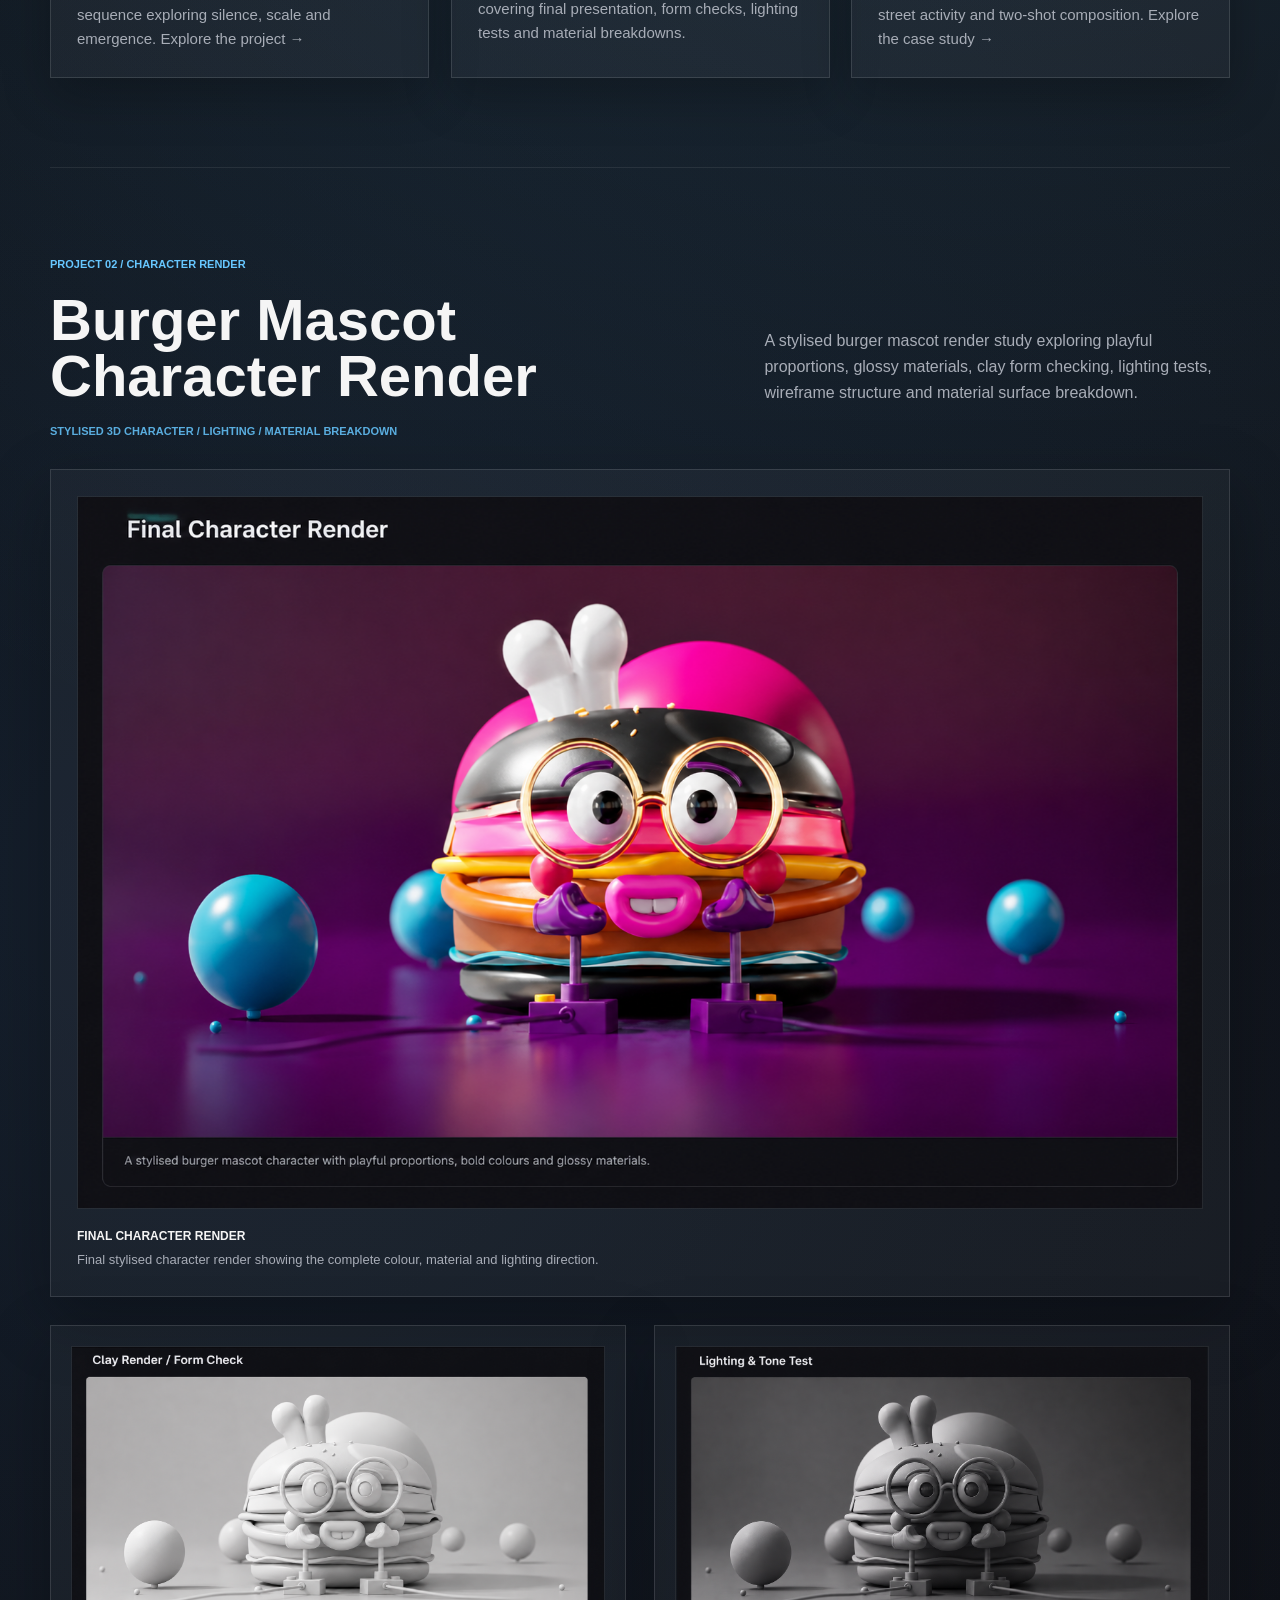
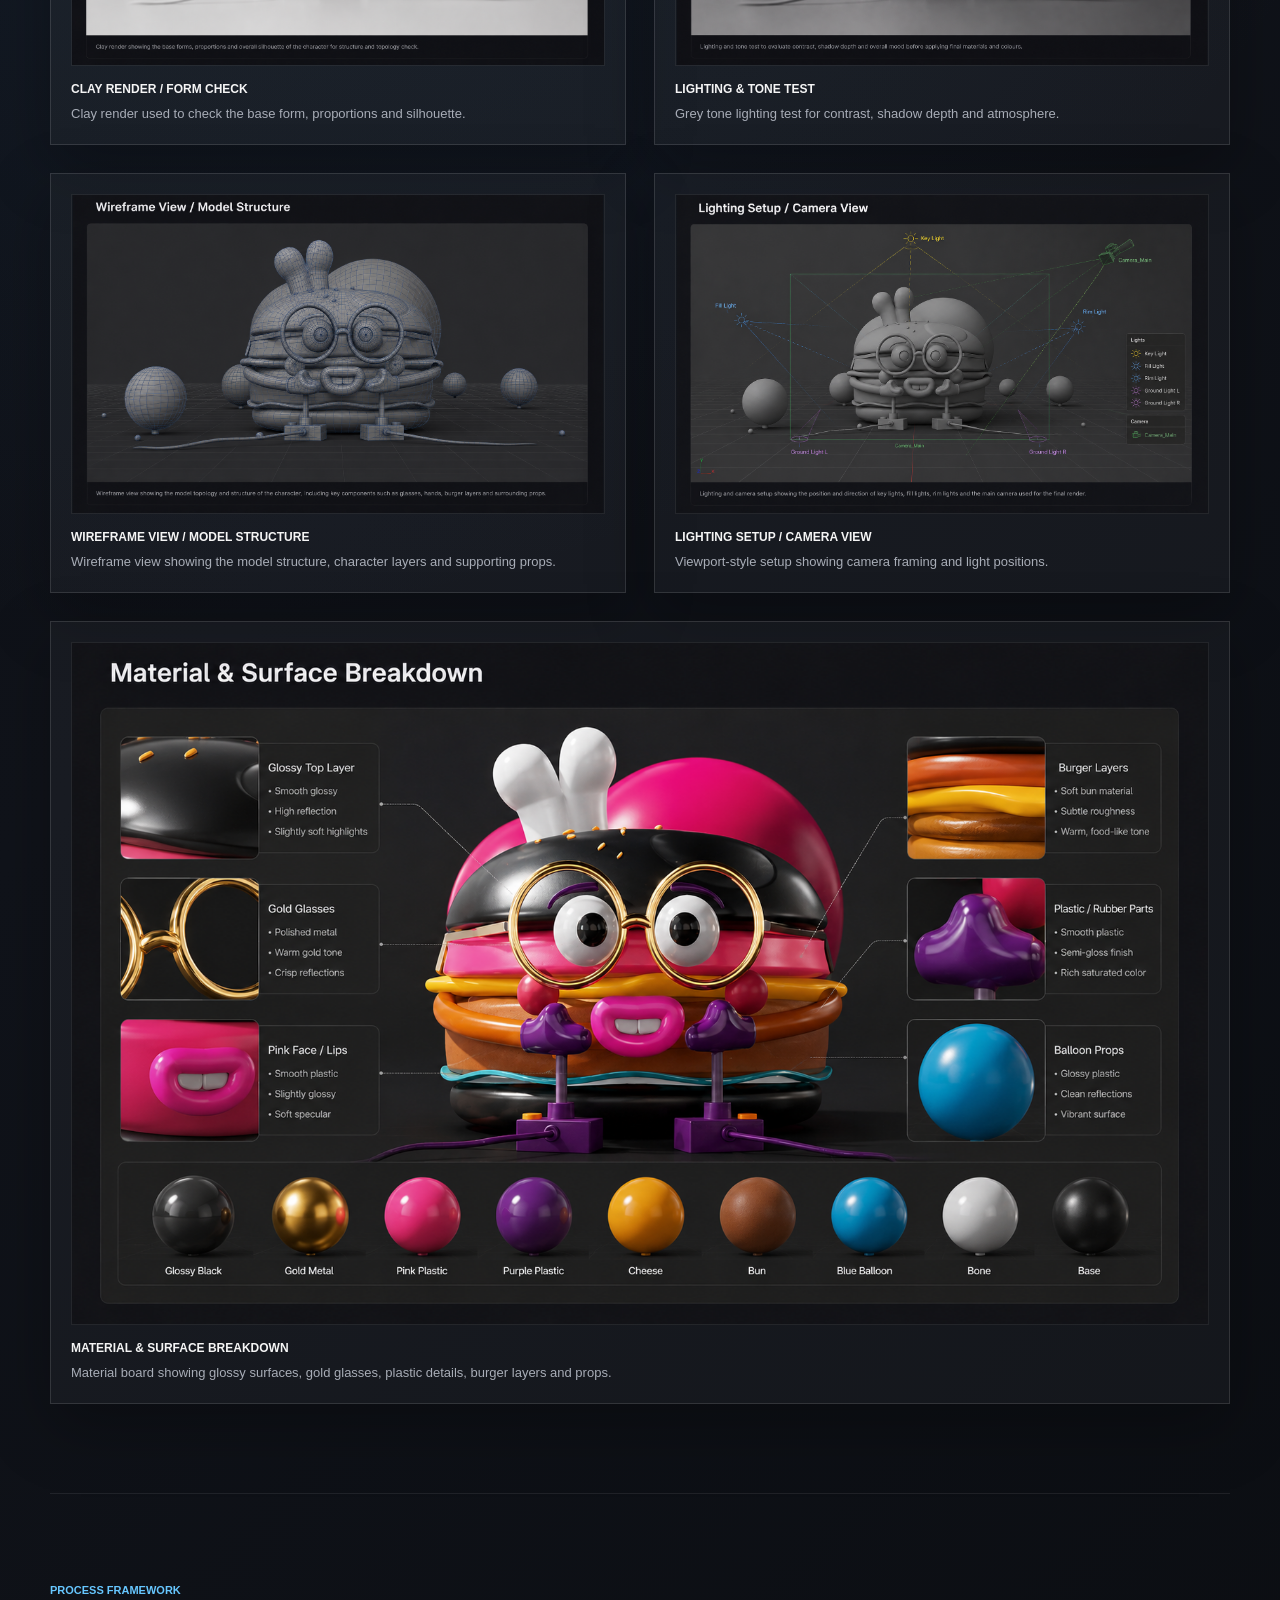
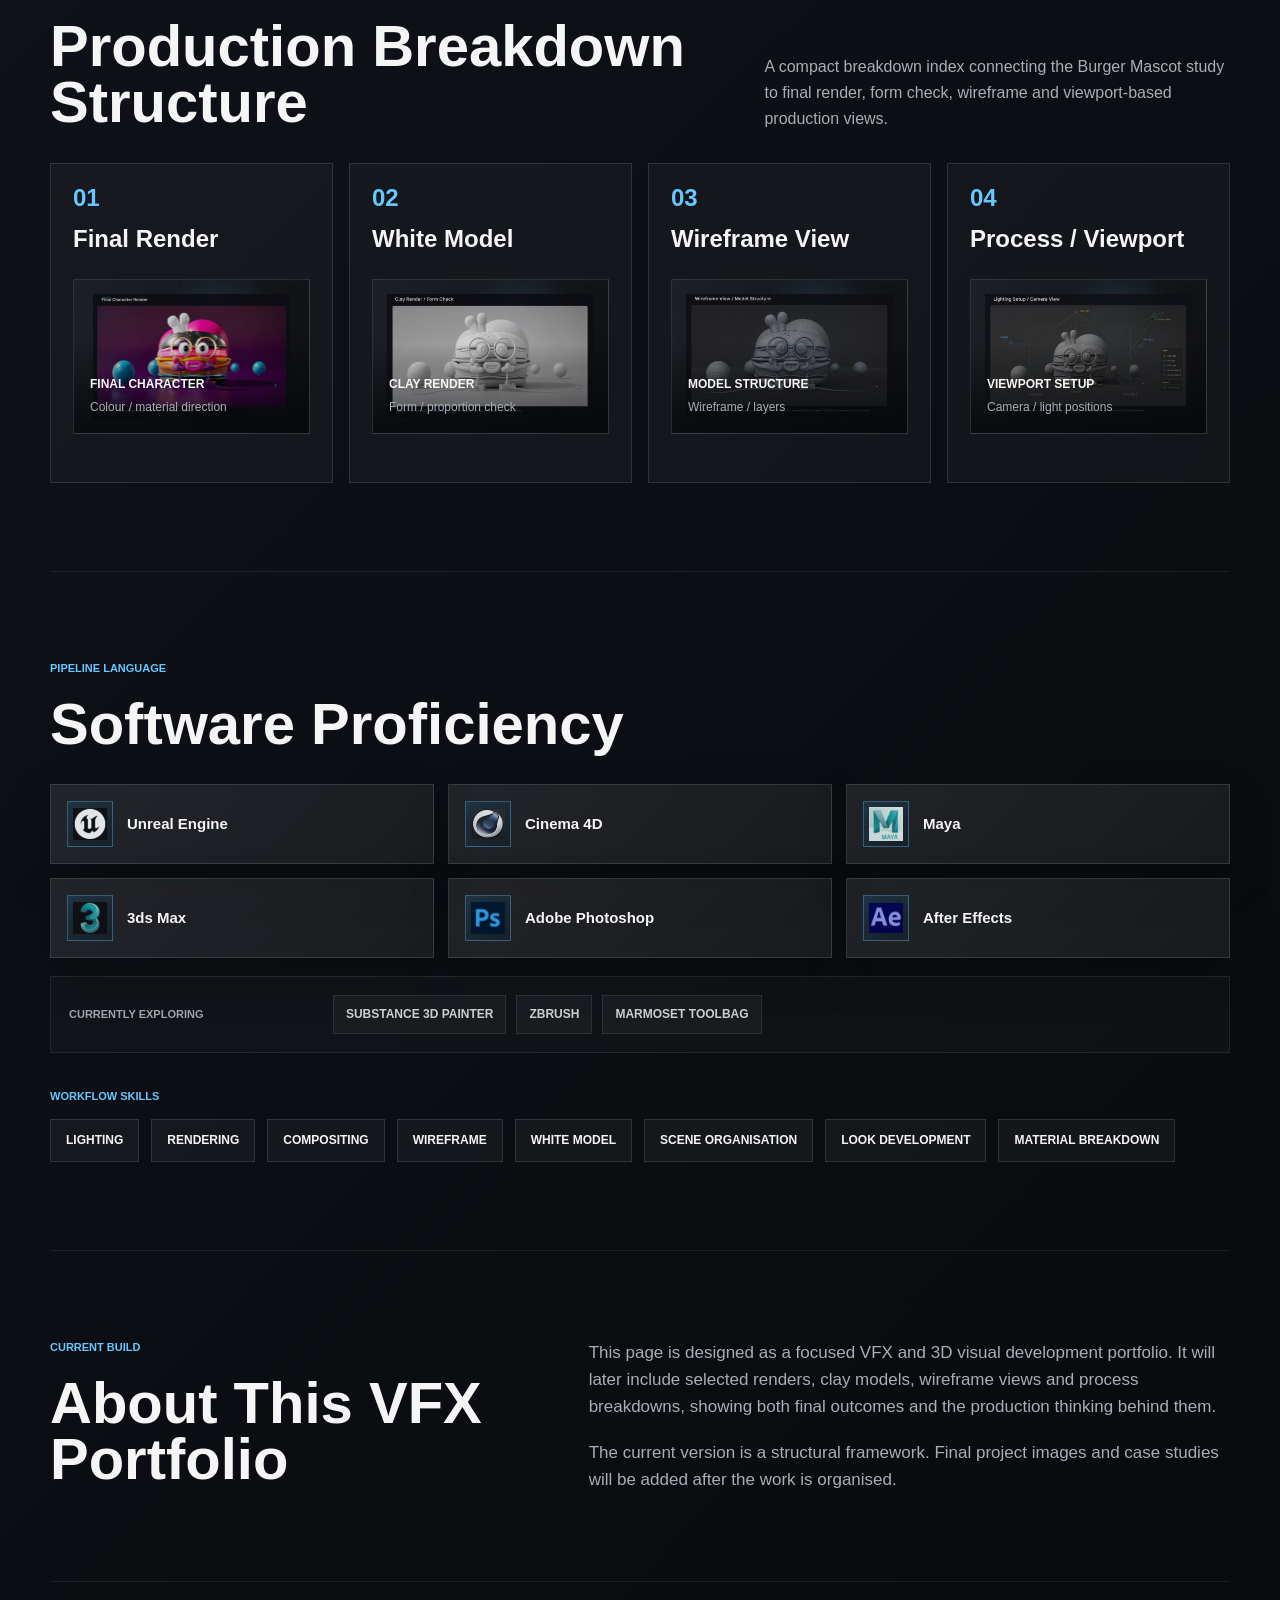
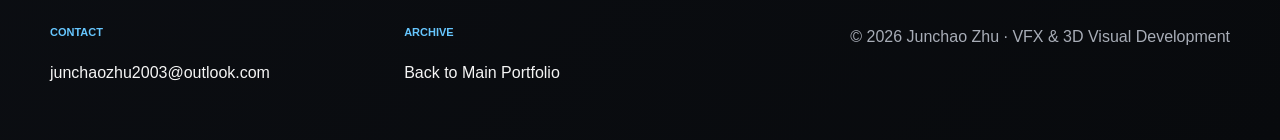
==== commit e541c515: "Publish Shan Yi cinematic study as project 01" ====
--- a/index.html
+++ b/index.html
@@ -59,21 +59,22 @@
       </div>
 
       <div class="project-grid">
-        <article class="project-card reveal">
-          <div class="project-placeholder">
-            <span>Image placeholder</span>
-            <small>Environment render / coming soon</small>
+        <a class="project-card reveal" href="shan-yi.html" style="text-decoration:none">
+          <div class="project-placeholder project-cover">
+            <img src="assets/shan-yi/environment.png" alt="Shan Yi ruined settlement and winged figure">
+            <span>Shan Yi / 山翼</span>
+            <small>A cinematic fantasy study</small>
           </div>
           <div class="project-body">
             <p class="project-number">01</p>
-            <h3>Futuristic City Environment</h3>
-            <p class="project-tags">Environment Design / Wireframe / Lighting / Unreal Engine</p>
+            <h3>Shan Yi / 山翼</h3>
+            <p class="project-tags">Environment / Character Staging / Cinematic</p>
             <p>
-              A future project section for cinematic city renders, white-model views and
-              spatial breakdowns.
+              A winged presence among weathered ruins. An atmospheric environment and character
+              sequence exploring silence, scale and emergence. Explore the project &rarr;
             </p>
           </div>
-        </article>
+        </a>
 
         <a class="project-card reveal" href="#burger-mascot">
           <div class="project-placeholder project-cover">
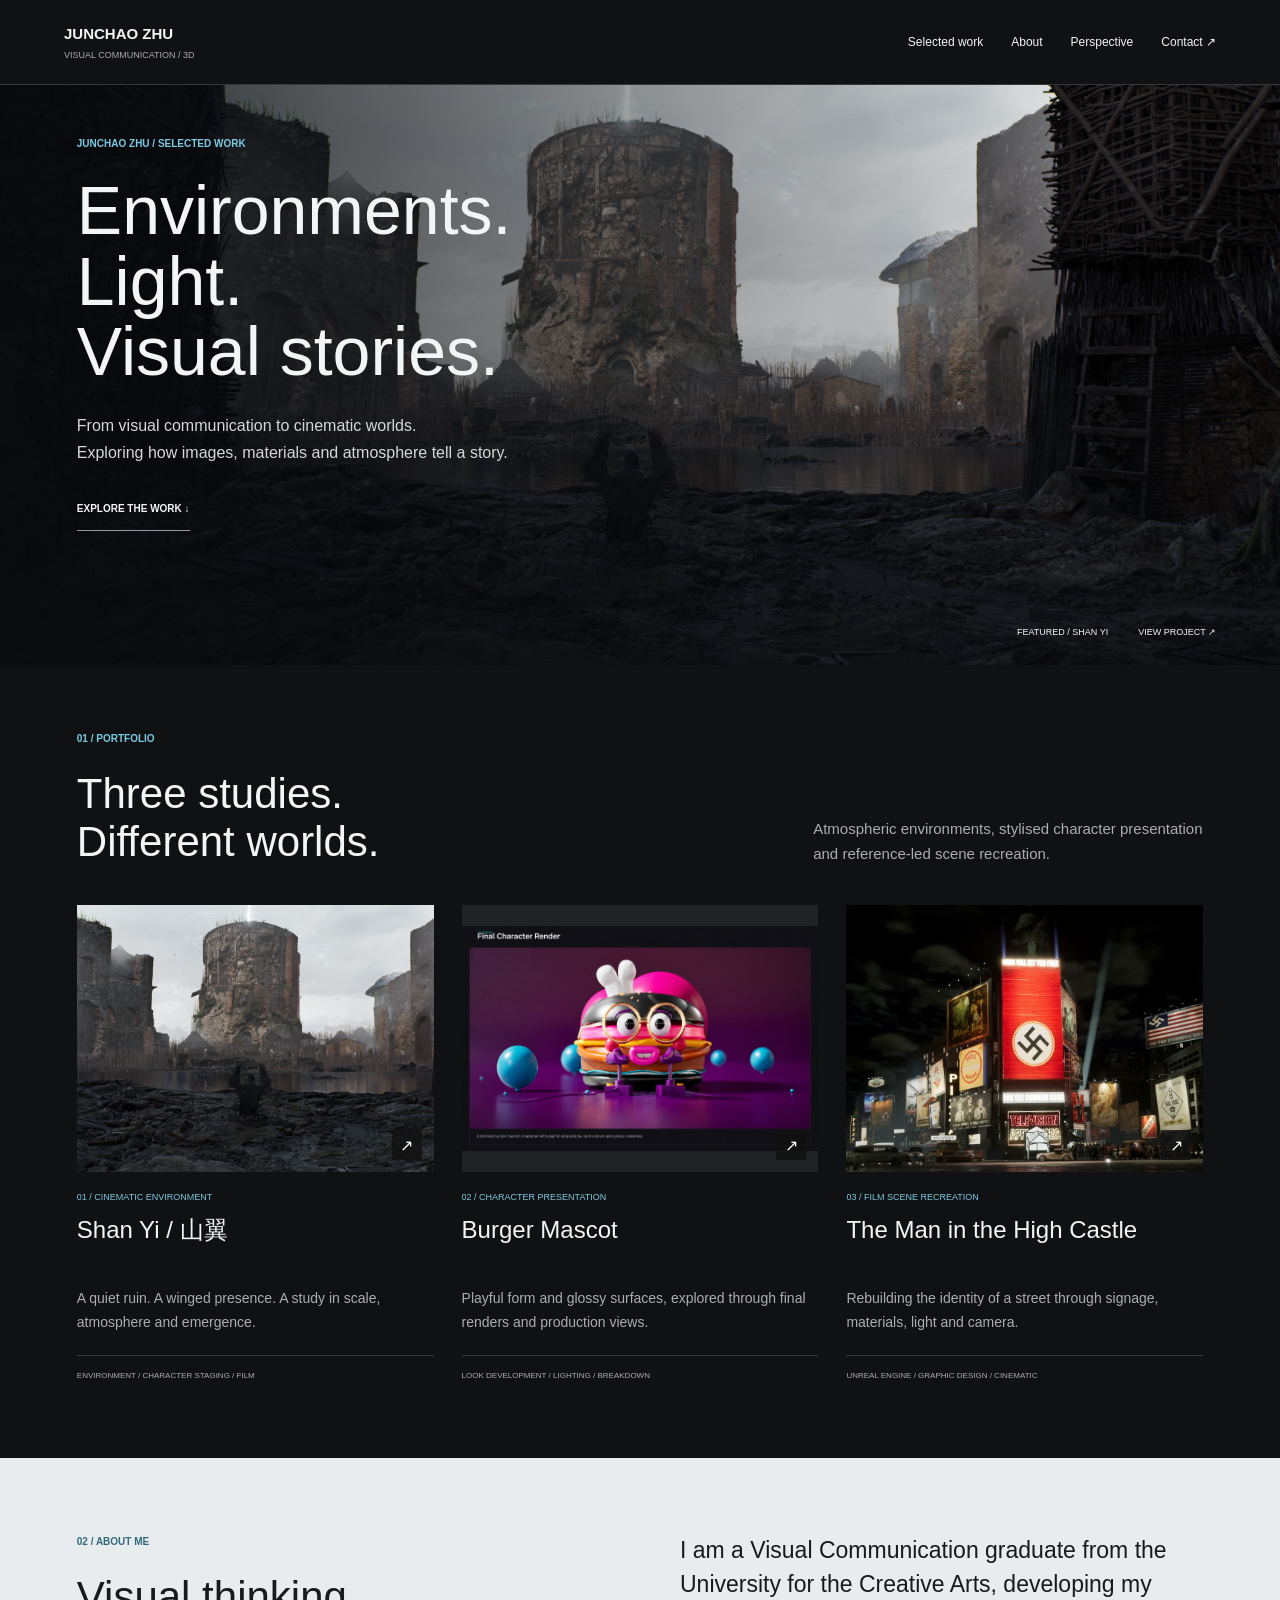
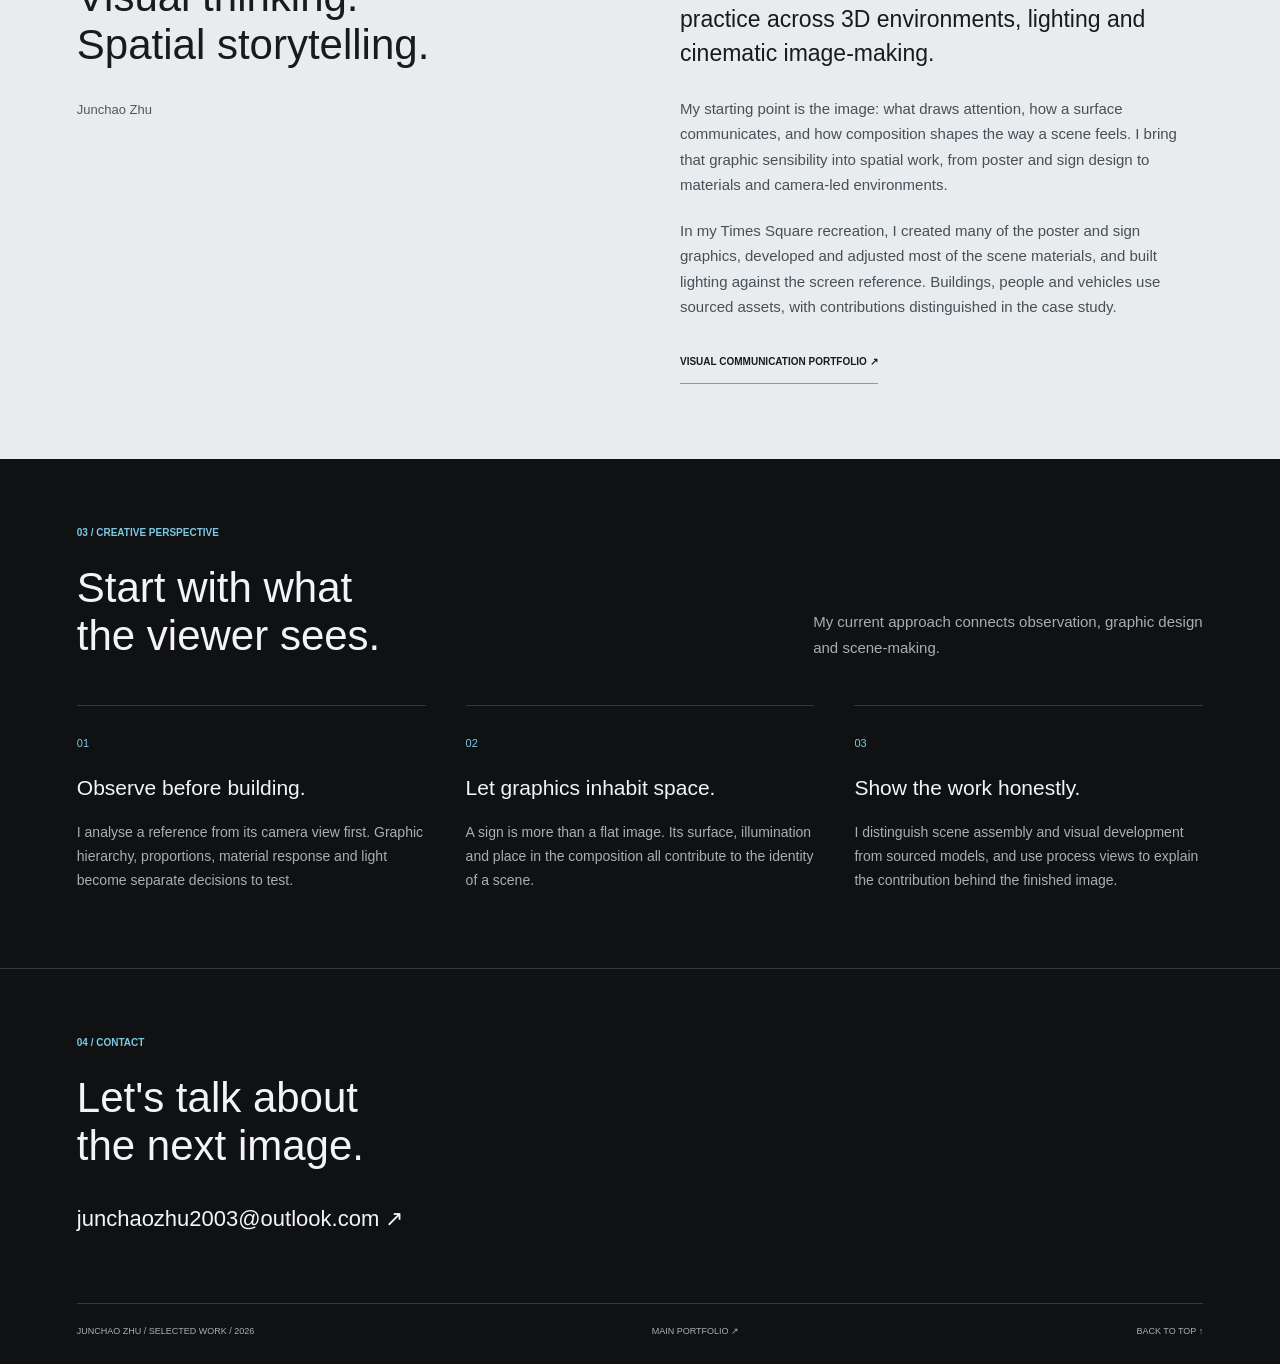
==== commit 21ca23a2: "Refine portfolio homepage and move mascot breakdown into dedicated case" ====
--- a/index.html
+++ b/index.html
@@ -1,338 +1,10 @@
-<!DOCTYPE html>
-<html lang="en">
-<head>
-  <meta charset="UTF-8" />
-  <meta name="viewport" content="width=device-width, initial-scale=1.0" />
-  <title>Junchao Zhu | VFX & 3D Visual Development</title>
-  <link rel="stylesheet" href="style.css" />
-</head>
-<body>
-  <div class="ambient ambient-one"></div>
-  <div class="ambient ambient-two"></div>
-
-  <header class="site-header" data-header>
-    <a class="brand" href="#top" aria-label="Junchao Zhu home">Junchao Zhu</a>
-    <nav class="site-nav" aria-label="Primary navigation">
-      <a href="#work">Work</a>
-      <a href="#breakdown">Breakdown</a>
-      <a href="#tools">Tools</a>
-      <a href="#about">About</a>
-      <a href="#contact">Contact</a>
-      <a href="https://junchaozhu2003.github.io/">Main Portfolio</a>
-    </nav>
-  </header>
-
-  <main id="top">
-    <section class="hero section-shell">
-      <div class="hero-copy">
-        <p class="eyebrow reveal reveal-delay-1">PORTFOLIO 2026 / VFX & 3D</p>
-        <h1 class="reveal reveal-delay-2">VFX & 3D Visual Development</h1>
-        <p class="hero-subtitle reveal reveal-delay-3">
-          Unreal Engine / Cinema 4D / Maya / Lighting / Rendering / Compositing
-        </p>
-        <p class="hero-intro reveal reveal-delay-4">
-          A cinematic portfolio framework exploring environment design, character rendering,
-          white-model development, wireframe views and production breakdowns.
-        </p>
-        <div class="hero-actions reveal reveal-delay-5">
-          <a class="button button-primary" href="#work">View Framework</a>
-          <a class="button button-secondary" href="https://junchaozhu2003.github.io/">Back to Main Portfolio</a>
-        </div>
-      </div>
-
-      <div class="hero-visual reveal reveal-delay-5" aria-label="Featured render placeholder">
-        <div class="visual-frame">
-          <span class="frame-label">FEATURED RENDER PLACEHOLDER</span>
-          <span class="frame-code">UE / C4D / MAYA</span>
-          <div class="scanline"></div>
-          <div class="focal-mark mark-one"></div>
-          <div class="focal-mark mark-two"></div>
-        </div>
-      </div>
-      <p class="background-title">RENDER / WIREFRAME / LIGHTING</p>
-    </section>
-
-    <section class="section-shell section-block reveal" id="work">
-      <div class="section-heading">
-        <p class="eyebrow">Selected Work Preview</p>
-        <h2>Selected VFX Directions</h2>
-      </div>
-
-      <div class="project-grid">
-        <a class="project-card reveal" href="shan-yi.html" style="text-decoration:none">
-          <div class="project-placeholder project-cover">
-            <img src="assets/shan-yi/environment.png" alt="Shan Yi ruined settlement and winged figure">
-            <span>Shan Yi / 山翼</span>
-            <small>A cinematic fantasy study</small>
-          </div>
-          <div class="project-body">
-            <p class="project-number">01</p>
-            <h3>Shan Yi / 山翼</h3>
-            <p class="project-tags">Environment / Character Staging / Cinematic</p>
-            <p>
-              A winged presence among weathered ruins. An atmospheric environment and character
-              sequence exploring silence, scale and emergence. Explore the project &rarr;
-            </p>
-          </div>
-        </a>
-
-        <a class="project-card reveal" href="#burger-mascot">
-          <div class="project-placeholder project-cover">
-            <img src="assets/images/burger-final-render.png" alt="Burger Mascot Character Render final render">
-            <span>Project preview</span>
-            <small>Character look development</small>
-          </div>
-          <div class="project-body">
-            <p class="project-number">02</p>
-            <h3>Character / Mascot Render</h3>
-            <p class="project-tags">Character Render / Clay Render / Look Development</p>
-            <p>
-              A complete stylised burger mascot render study covering final presentation,
-              form checks, lighting tests and material breakdowns.
-            </p>
-          </div>
-        </a>
-
-        <a class="project-card reveal" href="high-castle.html" style="text-decoration:none">
-          <div class="project-placeholder" style="background:url('assets/high-castle/hero.jpg') center/cover;aspect-ratio:16/10">
-            <span>Unreal Engine recreation</span>
-            <small>Times Square / cinematic environment</small>
-          </div>
-          <div class="project-body">
-            <p class="project-number">03</p>
-            <h3>The Man in the High Castle</h3>
-            <p class="project-tags">Environment / Lighting / Cinematic</p>
-            <p>
-              Reconstructing a cinematic Times Square through scene assembly, illuminated signage,
-              street activity and two-shot composition. Explore the case study &rarr;
-            </p>
-          </div>
-        </a>
-      </div>
-    </section>
-
-    <section class="section-shell section-block burger-project reveal" id="burger-mascot">
-      <div class="section-heading split-heading">
-        <div>
-          <p class="eyebrow">PROJECT 02 / CHARACTER RENDER</p>
-          <h2>Burger Mascot Character Render</h2>
-        </div>
-        <p>
-          A stylised burger mascot render study exploring playful proportions, glossy
-          materials, clay form checking, lighting tests, wireframe structure and material
-          surface breakdown.
-        </p>
-      </div>
-
-      <p class="project-tags burger-subtitle">Stylised 3D Character / Lighting / Material Breakdown</p>
-
-      <figure class="vfx-feature-image reveal">
-        <img src="assets/images/burger-final-render.png" alt="Final stylised Burger Mascot Character Render">
-        <figcaption>
-          <strong>Final Character Render</strong>
-          Final stylised character render showing the complete colour, material and lighting direction.
-        </figcaption>
-      </figure>
-
-      <div class="vfx-breakdown-grid">
-        <figure class="vfx-breakdown-card reveal">
-          <img src="assets/images/burger-clay-render.png" alt="Burger Mascot clay render form check">
-          <figcaption>
-            <strong>Clay Render / Form Check</strong>
-            Clay render used to check the base form, proportions and silhouette.
-          </figcaption>
-        </figure>
-        <figure class="vfx-breakdown-card reveal">
-          <img src="assets/images/burger-lighting-tone-test.png" alt="Burger Mascot lighting and tone test">
-          <figcaption>
-            <strong>Lighting &amp; Tone Test</strong>
-            Grey tone lighting test for contrast, shadow depth and atmosphere.
-          </figcaption>
-        </figure>
-        <figure class="vfx-breakdown-card reveal">
-          <img src="assets/images/burger-wireframe-view.png" alt="Burger Mascot wireframe model structure">
-          <figcaption>
-            <strong>Wireframe View / Model Structure</strong>
-            Wireframe view showing the model structure, character layers and supporting props.
-          </figcaption>
-        </figure>
-        <figure class="vfx-breakdown-card reveal">
-          <img src="assets/images/burger-lighting-setup.png" alt="Burger Mascot lighting setup and camera view">
-          <figcaption>
-            <strong>Lighting Setup / Camera View</strong>
-            Viewport-style setup showing camera framing and light positions.
-          </figcaption>
-        </figure>
-        <figure class="vfx-breakdown-card vfx-breakdown-card-wide reveal">
-          <img src="assets/images/burger-material-breakdown.png" alt="Burger Mascot material and surface breakdown">
-          <figcaption>
-            <strong>Material &amp; Surface Breakdown</strong>
-            Material board showing glossy surfaces, gold glasses, plastic details, burger layers and props.
-          </figcaption>
-        </figure>
-      </div>
-    </section>
-
-    <section class="section-shell section-block reveal" id="breakdown">
-      <div class="section-heading split-heading">
-        <div>
-          <p class="eyebrow">Process Framework</p>
-          <h2>Production Breakdown Structure</h2>
-        </div>
-        <p>
-          A compact breakdown index connecting the Burger Mascot study to final render,
-          form check, wireframe and viewport-based production views.
-        </p>
-      </div>
-
-      <div class="breakdown-grid">
-        <article class="breakdown-panel reveal">
-          <p>01</p>
-          <h3>Final Render</h3>
-          <div class="mini-placeholder mini-image">
-            <img src="assets/images/burger-final-render.png" alt="Burger Mascot final render preview">
-            <span>Final character</span>
-            <small>Colour / material direction</small>
-          </div>
-        </article>
-        <article class="breakdown-panel reveal">
-          <p>02</p>
-          <h3>White Model</h3>
-          <div class="mini-placeholder mini-image">
-            <img src="assets/images/burger-clay-render.png" alt="Burger Mascot clay render preview">
-            <span>Clay render</span>
-            <small>Form / proportion check</small>
-          </div>
-        </article>
-        <article class="breakdown-panel reveal">
-          <p>03</p>
-          <h3>Wireframe View</h3>
-          <div class="mini-placeholder mini-image">
-            <img src="assets/images/burger-wireframe-view.png" alt="Burger Mascot wireframe preview">
-            <span>Model structure</span>
-            <small>Wireframe / layers</small>
-          </div>
-        </article>
-        <article class="breakdown-panel reveal">
-          <p>04</p>
-          <h3>Process / Viewport</h3>
-          <div class="mini-placeholder mini-image">
-            <img src="assets/images/burger-lighting-setup.png" alt="Burger Mascot lighting setup preview">
-            <span>Viewport setup</span>
-            <small>Camera / light positions</small>
-          </div>
-        </article>
-      </div>
-    </section>
-
-    <section class="section-shell section-block reveal" id="tools">
-      <div class="section-heading">
-        <p class="eyebrow">Pipeline Language</p>
-        <h2>Software Proficiency</h2>
-      </div>
-
-      <div class="software-panel">
-        <div class="software-grid" aria-label="Core software proficiency">
-          <div class="software-item reveal">
-            <span class="software-badge">
-              <img src="assets/icons/unreal-engine.png" alt="Unreal Engine icon">
-              <span class="badge-fallback">UE</span>
-            </span>
-            <span class="software-name">Unreal Engine</span>
-          </div>
-          <div class="software-item reveal">
-            <span class="software-badge">
-              <img src="assets/icons/cinema-4d.png" alt="Cinema 4D icon">
-              <span class="badge-fallback">C4D</span>
-            </span>
-            <span class="software-name">Cinema 4D</span>
-          </div>
-          <div class="software-item reveal">
-            <span class="software-badge">
-              <img src="assets/icons/maya.png" alt="Maya icon">
-              <span class="badge-fallback">Maya</span>
-            </span>
-            <span class="software-name">Maya</span>
-          </div>
-          <div class="software-item reveal">
-            <span class="software-badge">
-              <img src="assets/icons/3ds-max.png" alt="3ds Max icon">
-              <span class="badge-fallback">3ds</span>
-            </span>
-            <span class="software-name">3ds Max</span>
-          </div>
-          <div class="software-item reveal">
-            <span class="software-badge">
-              <img src="assets/icons/photoshop.png" alt="Adobe Photoshop icon">
-              <span class="badge-fallback">Ps</span>
-            </span>
-            <span class="software-name">Adobe Photoshop</span>
-          </div>
-          <div class="software-item reveal">
-            <span class="software-badge">
-              <img src="assets/icons/after-effects.png" alt="After Effects icon">
-              <span class="badge-fallback">Ae</span>
-            </span>
-            <span class="software-name">After Effects</span>
-          </div>
-        </div>
-
-        <div class="exploring-panel reveal">
-          <p class="eyebrow">Currently Exploring</p>
-          <div class="exploring-list" aria-label="Currently exploring software">
-            <span>Substance 3D Painter</span>
-            <span>ZBrush</span>
-            <span>Marmoset Toolbag</span>
-          </div>
-        </div>
-      </div>
-
-      <div class="workflow-skills" aria-label="Workflow skills">
-        <p class="eyebrow">Workflow Skills</p>
-        <div class="tool-cloud">
-          <span>Lighting</span>
-          <span>Rendering</span>
-          <span>Compositing</span>
-          <span>Wireframe</span>
-          <span>White Model</span>
-          <span>Scene Organisation</span>
-          <span>Look Development</span>
-          <span>Material Breakdown</span>
-        </div>
-      </div>
-    </section>
-
-    <section class="section-shell section-block about-section reveal" id="about">
-      <div class="section-heading">
-        <p class="eyebrow">Current Build</p>
-        <h2>About This VFX Portfolio</h2>
-      </div>
-      <div class="about-copy">
-        <p>
-          This page is designed as a focused VFX and 3D visual development portfolio. It
-          will later include selected renders, clay models, wireframe views and process
-          breakdowns, showing both final outcomes and the production thinking behind them.
-        </p>
-        <p>
-          The current version is a structural framework. Final project images and case
-          studies will be added after the work is organised.
-        </p>
-      </div>
-    </section>
-  </main>
-
-  <footer class="site-footer section-shell" id="contact">
-    <div>
-      <p class="eyebrow">Contact</p>
-      <a href="mailto:junchaozhu2003@outlook.com">junchaozhu2003@outlook.com</a>
-    </div>
-    <div>
-      <p class="eyebrow">Archive</p>
-      <a href="https://junchaozhu2003.github.io/">Back to Main Portfolio</a>
-    </div>
-    <p class="footer-note">© 2026 Junchao Zhu · VFX & 3D Visual Development</p>
-  </footer>
-
-  <script src="script.js"></script>
-</body>
-</html>
+<!doctype html><html lang="en"><head><meta charset="utf-8"><meta name="viewport" content="width=device-width,initial-scale=1"><title>Junchao Zhu | Visual Stories & Cinematic Worlds</title><meta name="description" content="Selected environments, lighting and character studies by Junchao Zhu, a visual communication graduate developing a cinematic 3D practice."><link rel="stylesheet" href="portfolio.css"></head><body>
+<header><a class="brand" href="#top">JUNCHAO ZHU<small>VISUAL COMMUNICATION / 3D</small></a><nav aria-label="Main navigation"><a href="#work">Selected work</a><a href="#about">About</a><a href="#perspective">Perspective</a><a href="mailto:junchaozhu2003@outlook.com">Contact &nearr;</a></nav></header><main id="top">
+<section class="cover"><img src="assets/shan-yi/environment.png" alt="Shan Yi cinematic ruin environment"><div class="cover-copy"><p class="eyebrow">JUNCHAO ZHU / SELECTED WORK</p><h1>Environments.<br>Light.<br>Visual stories.</h1><p>From visual communication to cinematic worlds.<br>Exploring how images, materials and atmosphere tell a story.</p><a class="text-link" href="#work">EXPLORE THE WORK &#8595;</a></div><div class="credit">FEATURED / SHAN YI <a href="shan-yi.html">VIEW PROJECT &nearr;</a></div></section>
+<section id="work" class="shell section"><div class="section-top"><div><p class="eyebrow">01 / PORTFOLIO</p><h2>Three studies.<br>Different worlds.</h2></div><p>Atmospheric environments, stylised character presentation and reference-led scene recreation.</p></div><div class="projects">
+<a class="project" href="shan-yi.html"><div class="image"><img src="assets/shan-yi/environment.png" alt="Shan Yi ruined settlement and winged figure"><span>&nearr;</span></div><p class="meta">01 / CINEMATIC ENVIRONMENT</p><h3>Shan Yi / 山翼</h3><p>A quiet ruin. A winged presence. A study in scale, atmosphere and emergence.</p><p class="tags">ENVIRONMENT / CHARACTER STAGING / FILM</p></a>
+<a class="project" href="burger.html"><div class="image burger"><img loading="lazy" src="assets/images/burger-final-render.png" alt="Stylised burger mascot character render"><span>&nearr;</span></div><p class="meta">02 / CHARACTER PRESENTATION</p><h3>Burger Mascot</h3><p>Playful form and glossy surfaces, explored through final renders and production views.</p><p class="tags">LOOK DEVELOPMENT / LIGHTING / BREAKDOWN</p></a>
+<a class="project" href="high-castle.html"><div class="image"><img loading="lazy" src="assets/high-castle/hero.jpg" alt="Times Square film scene recreation"><span>&nearr;</span></div><p class="meta">03 / FILM SCENE RECREATION</p><h3>The Man in the High Castle</h3><p>Rebuilding the identity of a street through signage, materials, light and camera.</p><p class="tags">UNREAL ENGINE / GRAPHIC DESIGN / CINEMATIC</p></a></div></section>
+<section class="about" id="about"><div class="shell split"><div><p class="eyebrow">02 / ABOUT ME</p><h2>Visual thinking.<br>Spatial storytelling.</h2><p class="name">Junchao Zhu</p></div><div><p class="lead">I am a Visual Communication graduate from the University for the Creative Arts, developing my practice across 3D environments, lighting and cinematic image-making.</p><p>My starting point is the image: what draws attention, how a surface communicates, and how composition shapes the way a scene feels. I bring that graphic sensibility into spatial work, from poster and sign design to materials and camera-led environments.</p><p>In my Times Square recreation, I created many of the poster and sign graphics, developed and adjusted most of the scene materials, and built lighting against the screen reference. Buildings, people and vehicles use sourced assets, with contributions distinguished in the case study.</p><a class="text-link" href="https://junchaozhu2003.github.io/">VISUAL COMMUNICATION PORTFOLIO &nearr;</a></div></div></section>
+<section class="shell section" id="perspective"><div class="section-top"><div><p class="eyebrow">03 / CREATIVE PERSPECTIVE</p><h2>Start with what<br>the viewer sees.</h2></div><p>My current approach connects observation, graphic design and scene-making.</p></div><div class="principles"><article><span>01</span><h3>Observe before building.</h3><p>I analyse a reference from its camera view first. Graphic hierarchy, proportions, material response and light become separate decisions to test.</p></article><article><span>02</span><h3>Let graphics inhabit space.</h3><p>A sign is more than a flat image. Its surface, illumination and place in the composition all contribute to the identity of a scene.</p></article><article><span>03</span><h3>Show the work honestly.</h3><p>I distinguish scene assembly and visual development from sourced models, and use process views to explain the contribution behind the finished image.</p></article></div></section>
+<footer><div class="shell"><p class="eyebrow">04 / CONTACT</p><h2>Let's talk about<br>the next image.</h2><a class="email" href="mailto:junchaozhu2003@outlook.com">junchaozhu2003@outlook.com &nearr;</a><div class="footer-line"><span>JUNCHAO ZHU / SELECTED WORK / 2026</span><a href="https://junchaozhu2003.github.io/">MAIN PORTFOLIO &nearr;</a><a href="#top">BACK TO TOP &#8593;</a></div></div></footer></main></body></html>
--- a/portfolio.css
+++ b/portfolio.css
@@ -0,0 +1 @@
+:root{color-scheme:dark;--bg:#101113;--text:#f3f4f5;--muted:#aaaeb2;--accent:#7cc9e2;--line:#353739}*{box-sizing:border-box}html{scroll-behavior:smooth;scroll-padding-top:25px}body{margin:0;background:var(--bg);color:var(--text);font:16px/1.7 Arial,Helvetica,sans-serif;letter-spacing:0}a{color:inherit;text-decoration:none}a:hover{color:var(--accent)}a:focus-visible{outline:2px solid var(--accent);outline-offset:5px}p,h1,h2,h3{margin:0}header{min-height:85px;padding:20px 5%;display:flex;justify-content:space-between;align-items:center;gap:25px;border-bottom:1px solid var(--line)}.brand{font-size:15px;font-weight:800;line-height:1.4}.brand small{display:block;font-size:9px;color:var(--muted);font-weight:400;margin-top:5px}nav{display:flex;gap:28px;font-size:12px}.cover{height:580px;position:relative;overflow:hidden}.cover>img{width:100%;height:100%;object-fit:cover}.cover:after{content:"";position:absolute;inset:0;background:linear-gradient(90deg,#080a0de8,transparent 85%),linear-gradient(0deg,#080a0db0,transparent 55%)}.cover-copy{position:absolute;top:50px;left:6%;right:6%;z-index:1}.eyebrow{font-size:10px;color:var(--accent);font-weight:700;margin-bottom:23px}h1{font-size:68px;font-weight:500;line-height:1.04}.cover-copy>p:not(.eyebrow){margin-top:25px;font-size:16px;color:#d5d8da;max-width:580px}.text-link{display:inline-block;font-size:10px;font-weight:700;border-bottom:1px solid #93999c;padding:13px 0;margin-top:20px}.credit{position:absolute;right:5%;bottom:25px;z-index:1;display:flex;gap:30px;font-size:9px}.shell{width:min(1280px,88%);margin:auto}.section{padding-top:65px;padding-bottom:75px}.section-top,.split{display:grid;grid-template-columns:1fr 1fr;gap:80px}.section-top{align-items:end;margin-bottom:38px}h2{font-size:42px;font-weight:500;line-height:1.15}.section-top>p{justify-self:end;color:var(--muted);max-width:390px;font-size:15px}.projects{display:grid;grid-template-columns:repeat(3,minmax(0,1fr));gap:28px}.project{min-width:0}.image{position:relative;aspect-ratio:4/3;overflow:hidden;background:#202225}.image img{display:block;width:100%;height:100%;object-fit:cover;transition:transform .35s}.image.burger img{object-fit:contain}.project:hover img{transform:scale(1.025)}.image span{position:absolute;right:12px;bottom:12px;width:30px;height:30px;display:grid;place-items:center;background:#111c;color:#fff}.project .meta{font-size:9px;color:var(--accent);margin-top:18px;margin-bottom:10px}.project h3{font-size:24px;font-weight:500;line-height:1.25;min-height:60px}.project>p:not(.meta):not(.tags){font-size:14px;color:var(--muted);margin:12px 0 20px}.project .tags{border-top:1px solid var(--line);padding-top:13px;font-size:8px;color:var(--muted)}.about{background:#e9ecee;color:#171b1d;padding:75px 0}.about .eyebrow{color:#316b7b}.name{font-size:13px;margin-top:30px;color:#50585d}.about .lead{font-size:23px;line-height:1.5;margin-bottom:25px}.about p+p{margin-top:20px}.about .split>div:last-child>p:not(.lead){color:#465057;font-size:15px}.principles{display:grid;grid-template-columns:repeat(3,minmax(0,1fr));gap:40px;margin-top:45px}.principles article{border-top:1px solid var(--line);padding-top:22px}.principles span{font-size:11px;color:var(--accent)}.principles h3{font-size:21px;font-weight:500;margin:15px 0}.principles p{font-size:14px;color:var(--muted)}footer{border-top:1px solid var(--line);padding:65px 0 25px}.email{display:inline-block;font-size:22px;margin:30px 0 65px;overflow-wrap:anywhere}.footer-line{border-top:1px solid var(--line);padding-top:20px;display:flex;justify-content:space-between;flex-wrap:wrap;gap:20px;font-size:9px;color:var(--muted)}@media(max-width:900px){.projects{gap:18px}.section-top,.split{gap:35px}.project h3{font-size:21px}nav{gap:16px}}@media(max-width:650px){header{align-items:flex-start;flex-direction:column;gap:16px;padding:18px 6%}nav{font-size:11px;gap:17px;flex-wrap:wrap}.cover{height:580px}.cover-copy{top:45px}h1{font-size:50px}.cover-copy>p:not(.eyebrow){font-size:14px}.credit{left:6%;right:6%;justify-content:space-between;font-size:8px}.section-top,.split{grid-template-columns:1fr;gap:25px}.section-top>p{justify-self:start}h2{font-size:34px}.projects,.principles{grid-template-columns:1fr}.projects{gap:40px}.project h3{min-height:0;font-size:26px}.project .tags{font-size:9px}.about{padding:50px 0}.about .lead{font-size:21px}.section{padding:48px 0}.principles{gap:30px}.email{font-size:19px}.cover>img{object-position:55% center}}@media(prefers-reduced-motion:reduce){html{scroll-behavior:auto}.image img{transition:none}}
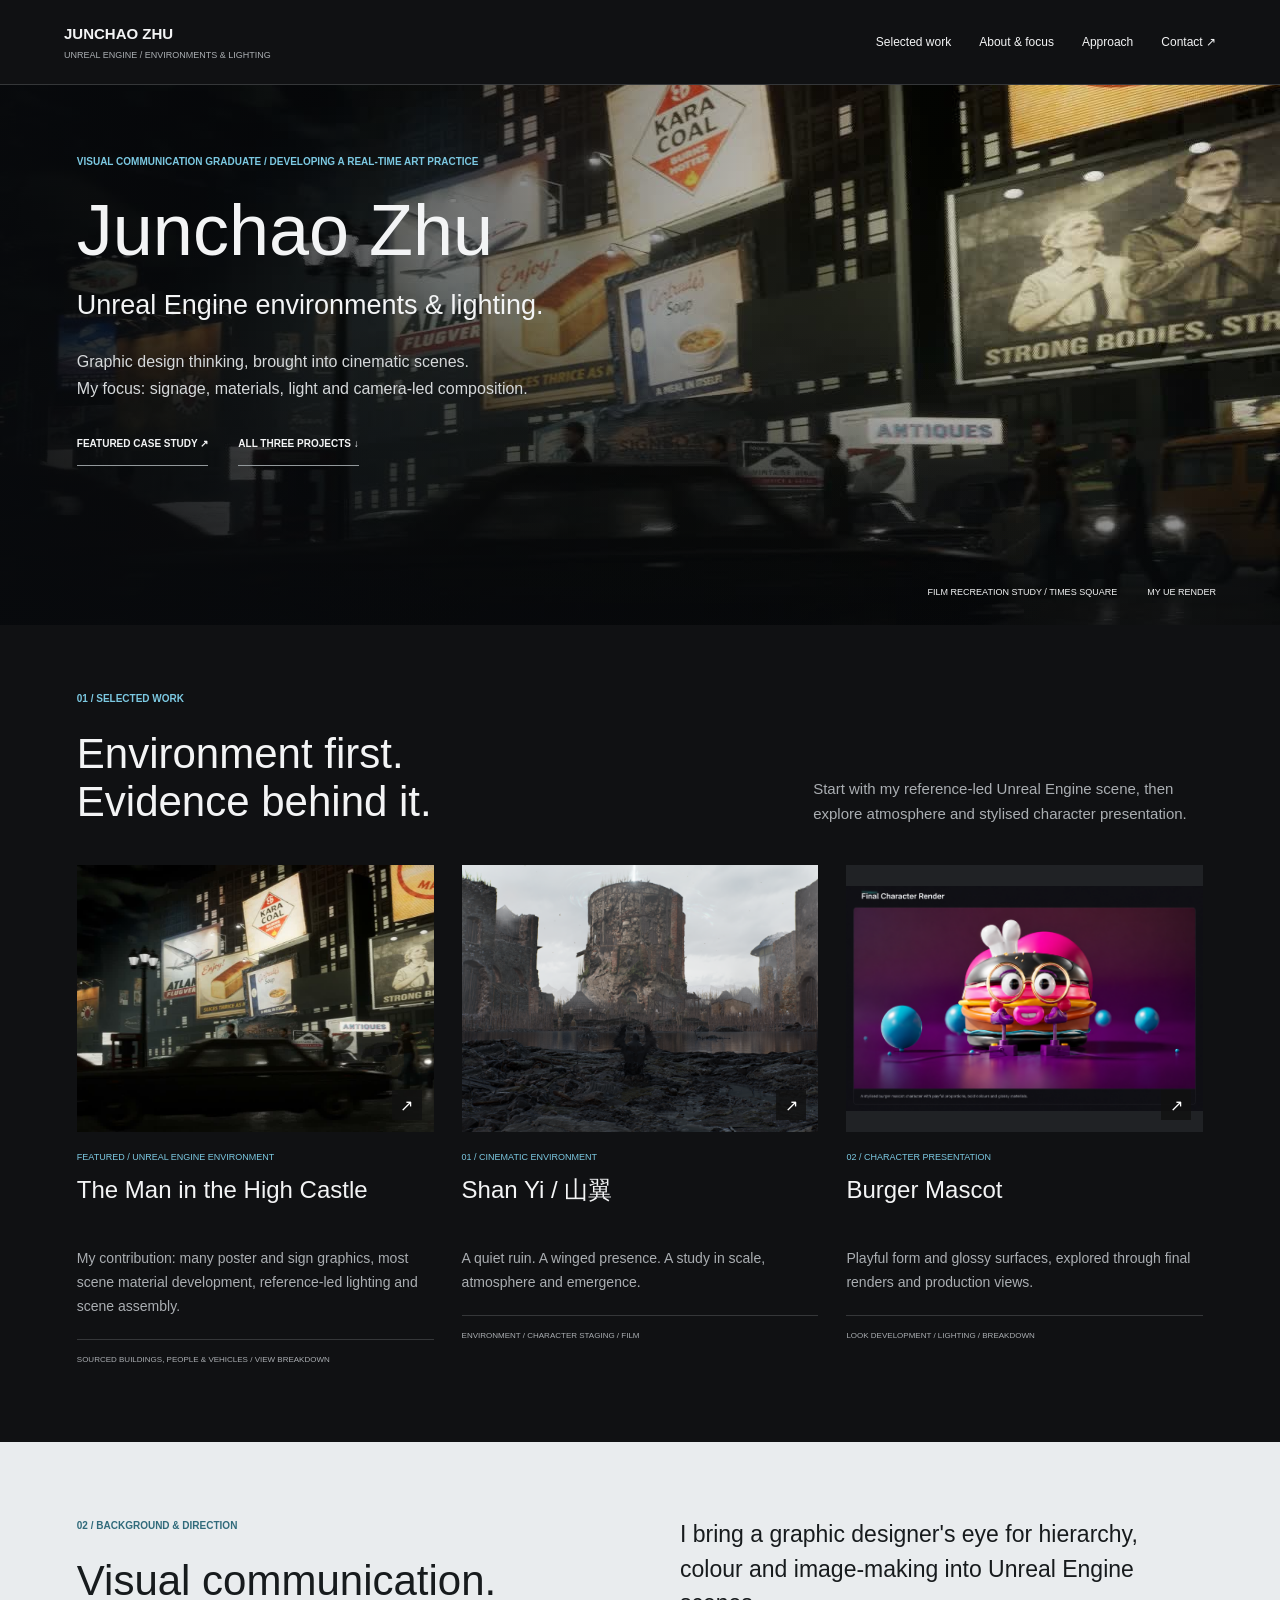
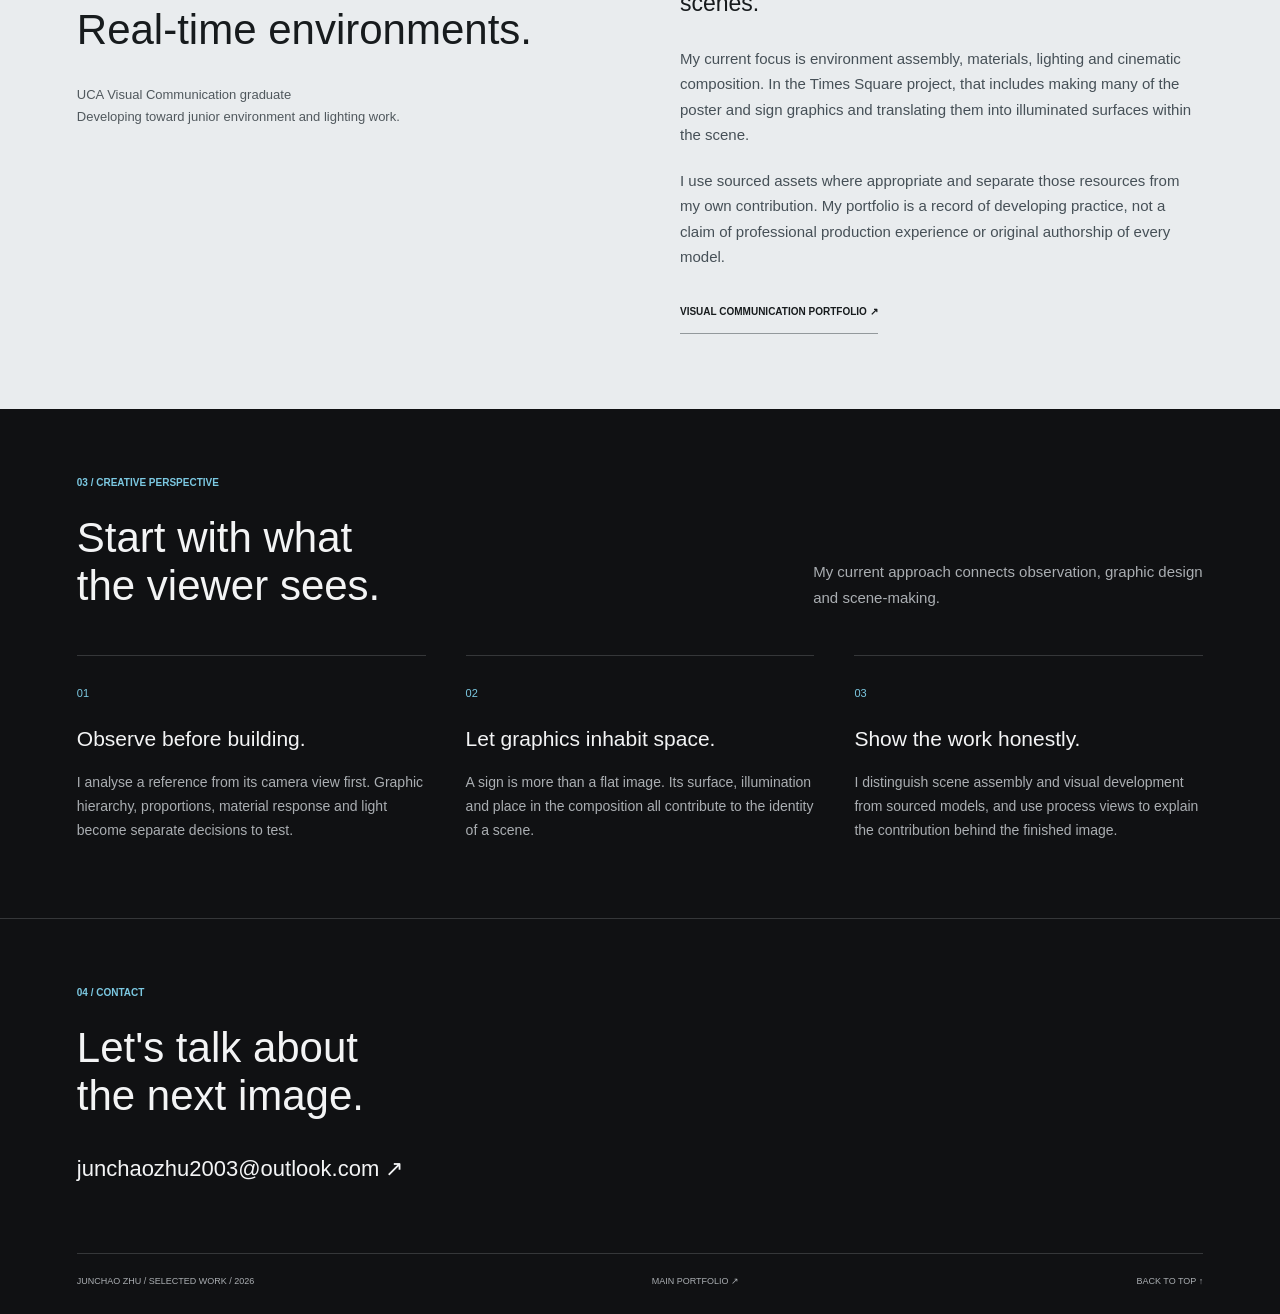
==== commit 903568d5: "Publish approved recruitment-focused portfolio revision" ====
--- a/index.html
+++ b/index.html
@@ -1,10 +1,13 @@
-<!doctype html><html lang="en"><head><meta charset="utf-8"><meta name="viewport" content="width=device-width,initial-scale=1"><title>Junchao Zhu | Visual Stories & Cinematic Worlds</title><meta name="description" content="Selected environments, lighting and character studies by Junchao Zhu, a visual communication graduate developing a cinematic 3D practice."><link rel="stylesheet" href="portfolio.css"></head><body>
-<header><a class="brand" href="#top">JUNCHAO ZHU<small>VISUAL COMMUNICATION / 3D</small></a><nav aria-label="Main navigation"><a href="#work">Selected work</a><a href="#about">About</a><a href="#perspective">Perspective</a><a href="mailto:junchaozhu2003@outlook.com">Contact &nearr;</a></nav></header><main id="top">
-<section class="cover"><img src="assets/shan-yi/environment.png" alt="Shan Yi cinematic ruin environment"><div class="cover-copy"><p class="eyebrow">JUNCHAO ZHU / SELECTED WORK</p><h1>Environments.<br>Light.<br>Visual stories.</h1><p>From visual communication to cinematic worlds.<br>Exploring how images, materials and atmosphere tell a story.</p><a class="text-link" href="#work">EXPLORE THE WORK &#8595;</a></div><div class="credit">FEATURED / SHAN YI <a href="shan-yi.html">VIEW PROJECT &nearr;</a></div></section>
-<section id="work" class="shell section"><div class="section-top"><div><p class="eyebrow">01 / PORTFOLIO</p><h2>Three studies.<br>Different worlds.</h2></div><p>Atmospheric environments, stylised character presentation and reference-led scene recreation.</p></div><div class="projects">
-<a class="project" href="shan-yi.html"><div class="image"><img src="assets/shan-yi/environment.png" alt="Shan Yi ruined settlement and winged figure"><span>&nearr;</span></div><p class="meta">01 / CINEMATIC ENVIRONMENT</p><h3>Shan Yi / 山翼</h3><p>A quiet ruin. A winged presence. A study in scale, atmosphere and emergence.</p><p class="tags">ENVIRONMENT / CHARACTER STAGING / FILM</p></a>
-<a class="project" href="burger.html"><div class="image burger"><img loading="lazy" src="assets/images/burger-final-render.png" alt="Stylised burger mascot character render"><span>&nearr;</span></div><p class="meta">02 / CHARACTER PRESENTATION</p><h3>Burger Mascot</h3><p>Playful form and glossy surfaces, explored through final renders and production views.</p><p class="tags">LOOK DEVELOPMENT / LIGHTING / BREAKDOWN</p></a>
-<a class="project" href="high-castle.html"><div class="image"><img loading="lazy" src="assets/high-castle/hero.jpg" alt="Times Square film scene recreation"><span>&nearr;</span></div><p class="meta">03 / FILM SCENE RECREATION</p><h3>The Man in the High Castle</h3><p>Rebuilding the identity of a street through signage, materials, light and camera.</p><p class="tags">UNREAL ENGINE / GRAPHIC DESIGN / CINEMATIC</p></a></div></section>
-<section class="about" id="about"><div class="shell split"><div><p class="eyebrow">02 / ABOUT ME</p><h2>Visual thinking.<br>Spatial storytelling.</h2><p class="name">Junchao Zhu</p></div><div><p class="lead">I am a Visual Communication graduate from the University for the Creative Arts, developing my practice across 3D environments, lighting and cinematic image-making.</p><p>My starting point is the image: what draws attention, how a surface communicates, and how composition shapes the way a scene feels. I bring that graphic sensibility into spatial work, from poster and sign design to materials and camera-led environments.</p><p>In my Times Square recreation, I created many of the poster and sign graphics, developed and adjusted most of the scene materials, and built lighting against the screen reference. Buildings, people and vehicles use sourced assets, with contributions distinguished in the case study.</p><a class="text-link" href="https://junchaozhu2003.github.io/">VISUAL COMMUNICATION PORTFOLIO &nearr;</a></div></div></section>
+<!doctype html>
+<html lang="en"><head><meta charset="utf-8"><meta name="viewport" content="width=device-width,initial-scale=1"><title>Junchao Zhu | Visual Stories &amp; Cinematic Worlds</title><meta name="description" content="Selected environments, lighting and character studies by Junchao Zhu, a visual communication graduate developing a cinematic 3D practice."><link rel="stylesheet" href="portfolio.css"><link rel="stylesheet" href="recruiter.css"></head><body>
+<header><a class="brand" href="#top">JUNCHAO ZHU<small>UNREAL ENGINE / ENVIRONMENTS &amp; LIGHTING</small></a><nav aria-label="Main navigation"><a href="#work">Selected work</a><a href="#about">About &amp; focus</a><a href="#perspective">Approach</a><a href="mailto:junchaozhu2003@outlook.com">Contact ↗</a></nav></header><main id="top">
+<section class="cover recruiter-cover"><img src="assets/high-castle/street.jpg" alt="Street-level Unreal Engine recreation with illuminated signs and passing traffic"><div class="cover-copy"><p class="eyebrow">VISUAL COMMUNICATION GRADUATE / DEVELOPING A REAL-TIME ART PRACTICE</p><h1>Junchao Zhu</h1><p class="role">Unreal Engine environments &amp; lighting.</p><p>Graphic design thinking, brought into cinematic scenes.<br>My focus: signage, materials, light and camera-led composition.</p><div class="hero-actions"><a class="text-link" href="high-castle.html">FEATURED CASE STUDY ↗</a><a class="text-link" href="#work">ALL THREE PROJECTS ↓</a></div></div><div class="credit">FILM RECREATION STUDY / TIMES SQUARE <span>MY UE RENDER</span></div></section>
+<section id="work" class="shell section"><div class="section-top"><div><p class="eyebrow">01 / SELECTED WORK</p><h2>Environment first.<br>Evidence behind it.</h2></div><p>Start with my reference-led Unreal Engine scene, then explore atmosphere and stylised character presentation.</p></div><div class="projects">
+<a class="project featured-project" href="high-castle.html"><div class="image"><img src="assets/high-castle/street.jpg" alt="Street-level Times Square recreation with vehicle traffic and illuminated posters"><span>↗</span></div><p class="meta">FEATURED / UNREAL ENGINE ENVIRONMENT</p><h3>The Man in the High Castle</h3><p>My contribution: many poster and sign graphics, most scene material development, reference-led lighting and scene assembly.</p><p class="tags">SOURCED BUILDINGS, PEOPLE &amp; VEHICLES / VIEW BREAKDOWN</p></a>
+<a class="project" href="shan-yi.html"><div class="image"><img src="assets/shan-yi/environment.png" alt="Shan Yi ruined settlement and winged figure"><span>↗</span></div><p class="meta">01 / CINEMATIC ENVIRONMENT</p><h3>Shan Yi / 山翼</h3><p>A quiet ruin. A winged presence. A study in scale, atmosphere and emergence.</p><p class="tags">ENVIRONMENT / CHARACTER STAGING / FILM</p></a>
+<a class="project" href="burger.html"><div class="image burger"><img loading="lazy" src="assets/images/burger-final-render.png" alt="Stylised burger mascot character render"><span>↗</span></div><p class="meta">02 / CHARACTER PRESENTATION</p><h3>Burger Mascot</h3><p>Playful form and glossy surfaces, explored through final renders and production views.</p><p class="tags">LOOK DEVELOPMENT / LIGHTING / BREAKDOWN</p></a>
+</div></section>
+<section class="about" id="about"><div class="shell split"><div><p class="eyebrow">02 / BACKGROUND &amp; DIRECTION</p><h2>Visual communication.<br>Real-time environments.</h2><p class="name">UCA Visual Communication graduate<br>Developing toward junior environment and lighting work.</p></div><div><p class="lead">I bring a graphic designer's eye for hierarchy, colour and image-making into Unreal Engine scenes.</p><p>My current focus is environment assembly, materials, lighting and cinematic composition. In the Times Square project, that includes making many of the poster and sign graphics and translating them into illuminated surfaces within the scene.</p><p>I use sourced assets where appropriate and separate those resources from my own contribution. My portfolio is a record of developing practice, not a claim of professional production experience or original authorship of every model.</p><a class="text-link" href="https://junchaozhu2003.github.io/">VISUAL COMMUNICATION PORTFOLIO ↗</a></div></div></section>
 <section class="shell section" id="perspective"><div class="section-top"><div><p class="eyebrow">03 / CREATIVE PERSPECTIVE</p><h2>Start with what<br>the viewer sees.</h2></div><p>My current approach connects observation, graphic design and scene-making.</p></div><div class="principles"><article><span>01</span><h3>Observe before building.</h3><p>I analyse a reference from its camera view first. Graphic hierarchy, proportions, material response and light become separate decisions to test.</p></article><article><span>02</span><h3>Let graphics inhabit space.</h3><p>A sign is more than a flat image. Its surface, illumination and place in the composition all contribute to the identity of a scene.</p></article><article><span>03</span><h3>Show the work honestly.</h3><p>I distinguish scene assembly and visual development from sourced models, and use process views to explain the contribution behind the finished image.</p></article></div></section>
-<footer><div class="shell"><p class="eyebrow">04 / CONTACT</p><h2>Let's talk about<br>the next image.</h2><a class="email" href="mailto:junchaozhu2003@outlook.com">junchaozhu2003@outlook.com &nearr;</a><div class="footer-line"><span>JUNCHAO ZHU / SELECTED WORK / 2026</span><a href="https://junchaozhu2003.github.io/">MAIN PORTFOLIO &nearr;</a><a href="#top">BACK TO TOP &#8593;</a></div></div></footer></main></body></html>
+<footer><div class="shell"><p class="eyebrow">04 / CONTACT</p><h2>Let's talk about<br>the next image.</h2><a class="email" href="mailto:junchaozhu2003@outlook.com">junchaozhu2003@outlook.com ↗</a><div class="footer-line"><span>JUNCHAO ZHU / SELECTED WORK / 2026</span><a href="https://junchaozhu2003.github.io/">MAIN PORTFOLIO ↗</a><a href="#top">BACK TO TOP ↑</a></div></div></footer></main>
+</body></html>
--- a/recruiter.css
+++ b/recruiter.css
@@ -0,0 +1 @@
+.recruiter-cover{height:540px}.recruiter-cover .cover-copy{top:68px;max-width:820px}.recruiter-cover h1{font-size:72px}.recruiter-cover .cover-copy .role{font-size:27px;color:#f3f4f5;line-height:1.3;margin-top:20px}.hero-actions{display:flex;gap:30px;flex-wrap:wrap}.recruiter-cover .eyebrow{max-width:620px}.contribution{display:grid;grid-template-columns:repeat(3,minmax(0,1fr));gap:25px;border-top:1px solid var(--line);padding:25px 0;margin-top:30px}.contribution dt{font-size:10px;color:var(--accent);margin-bottom:9px}.contribution dd{margin:0;font-size:14px;line-height:1.7;color:var(--muted)}.project .tags{line-height:1.8}.source-note{font-size:12px;color:var(--muted);margin-top:20px}@media(max-width:650px){.recruiter-cover{height:570px}.recruiter-cover .cover-copy{top:45px}.recruiter-cover h1{font-size:48px}.recruiter-cover .cover-copy .role{font-size:24px}.contribution{grid-template-columns:1fr;gap:20px}.hero-actions{gap:15px}.recruiter-cover .credit{flex-wrap:wrap}}
